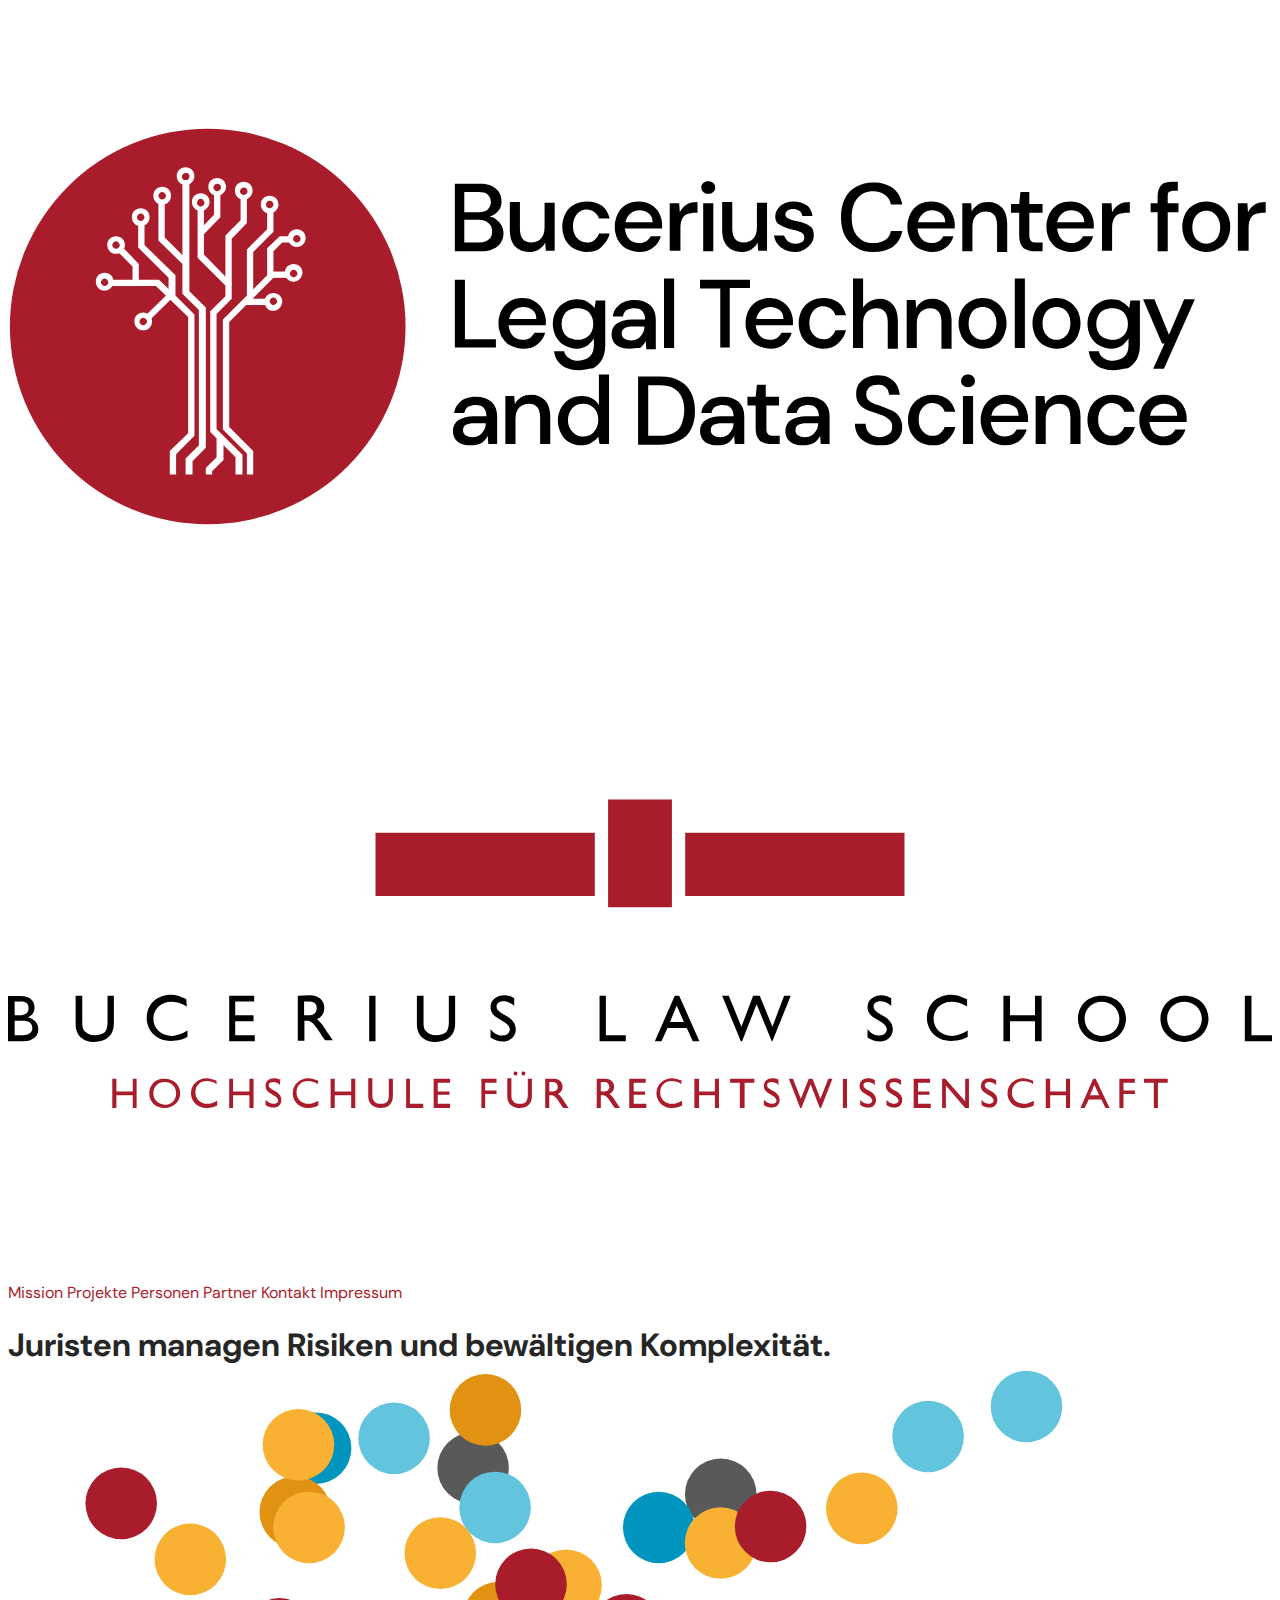
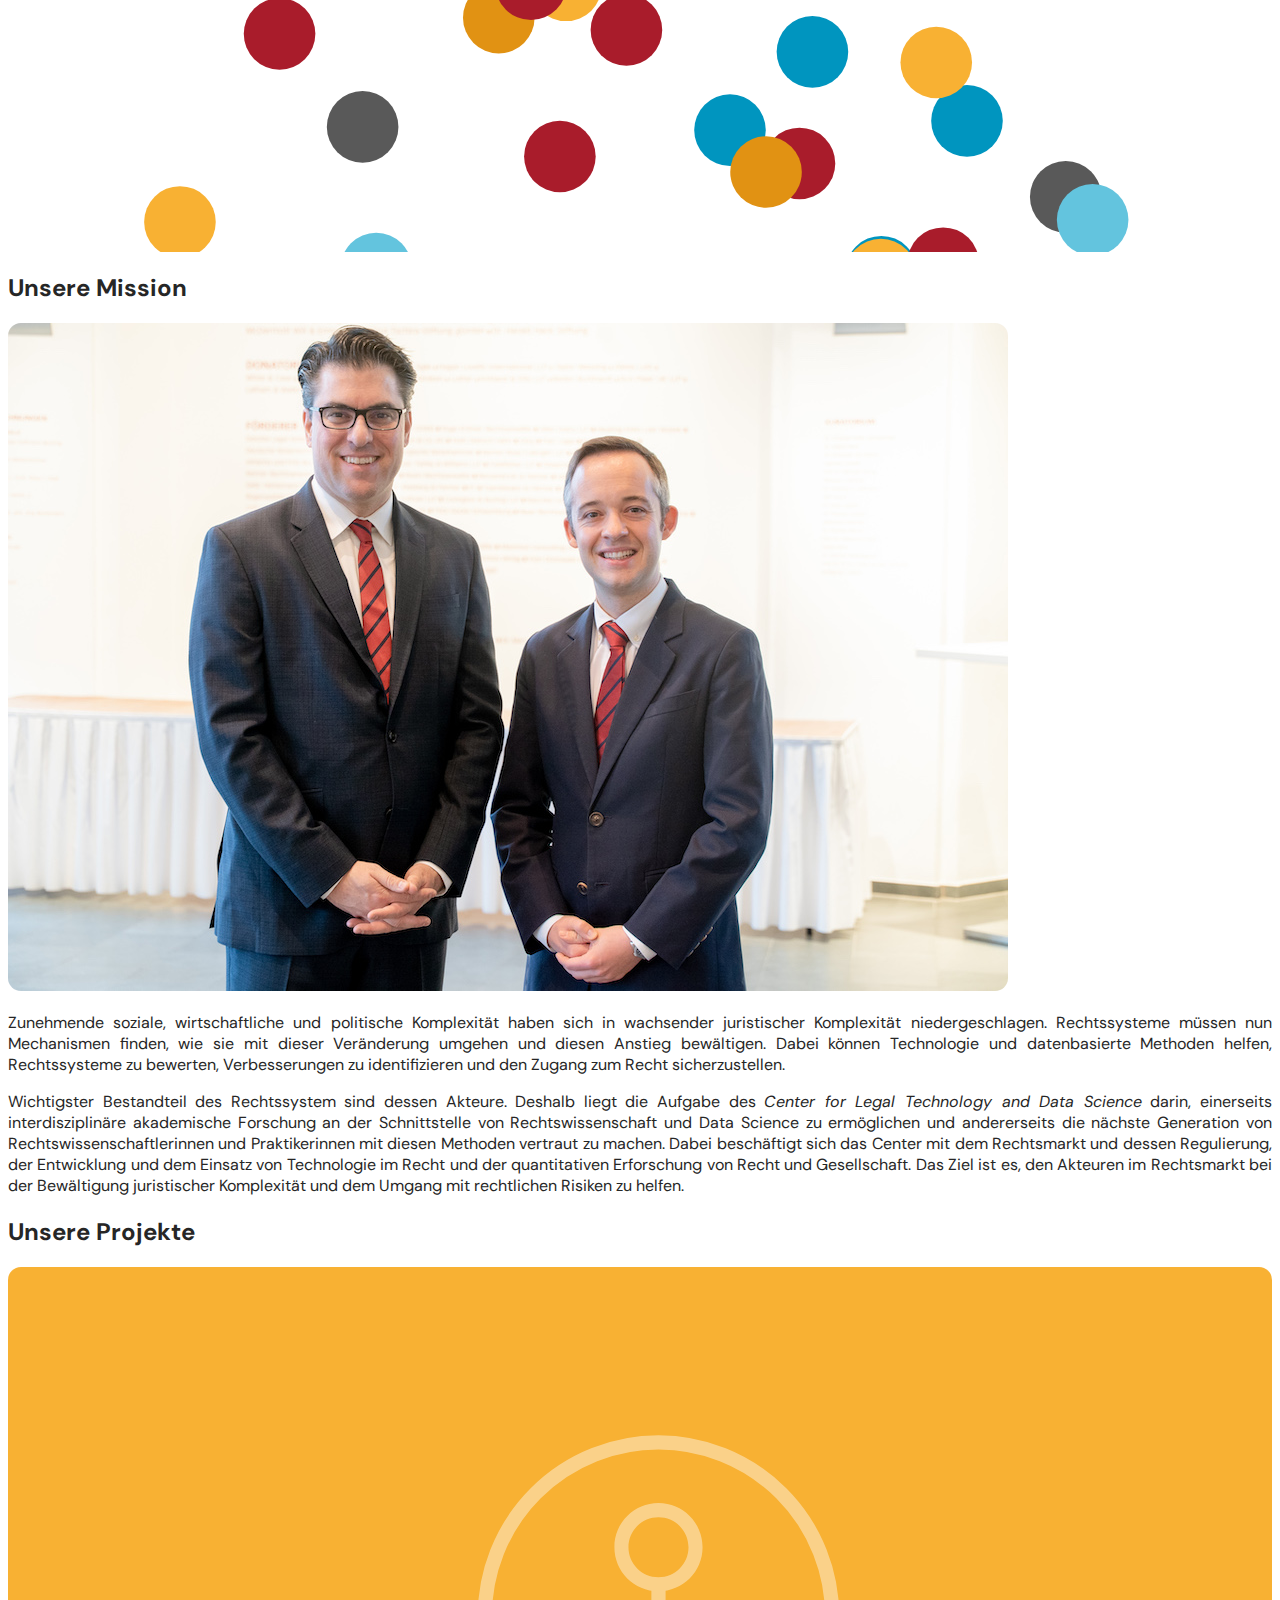
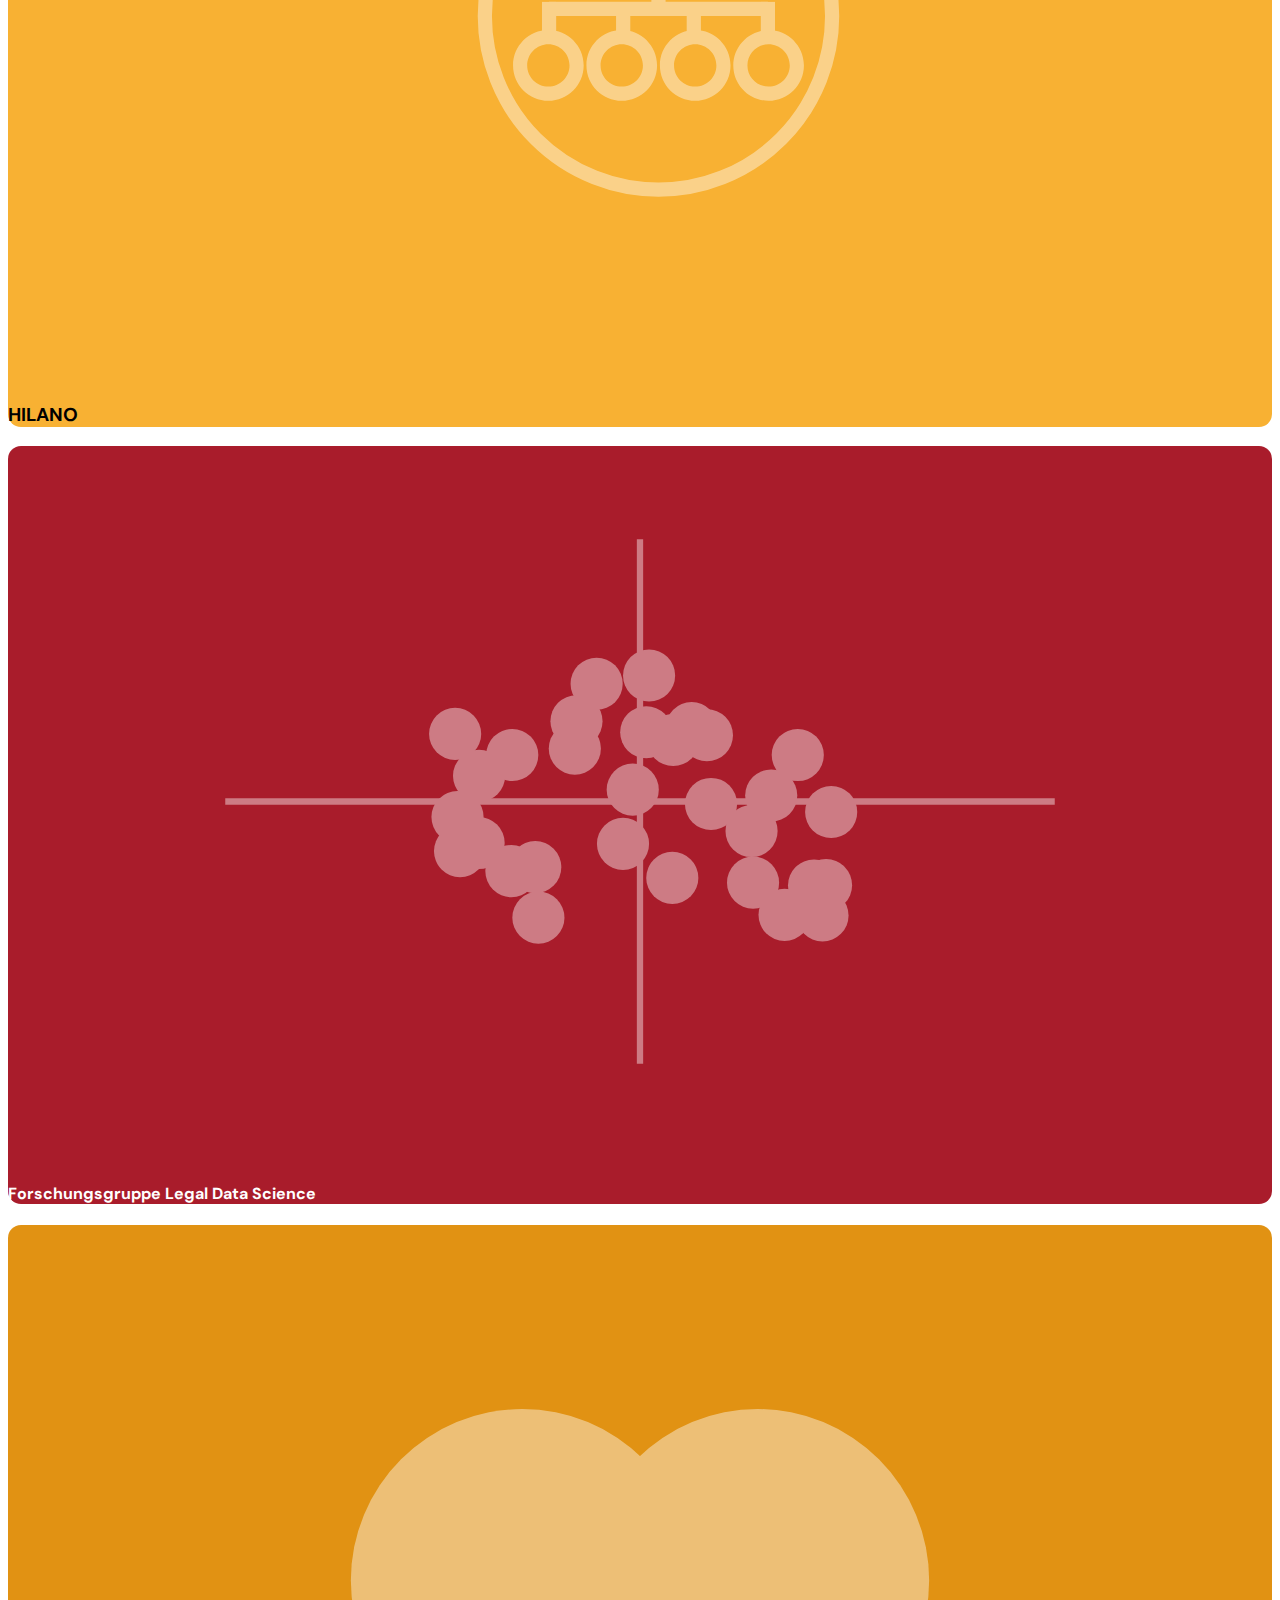
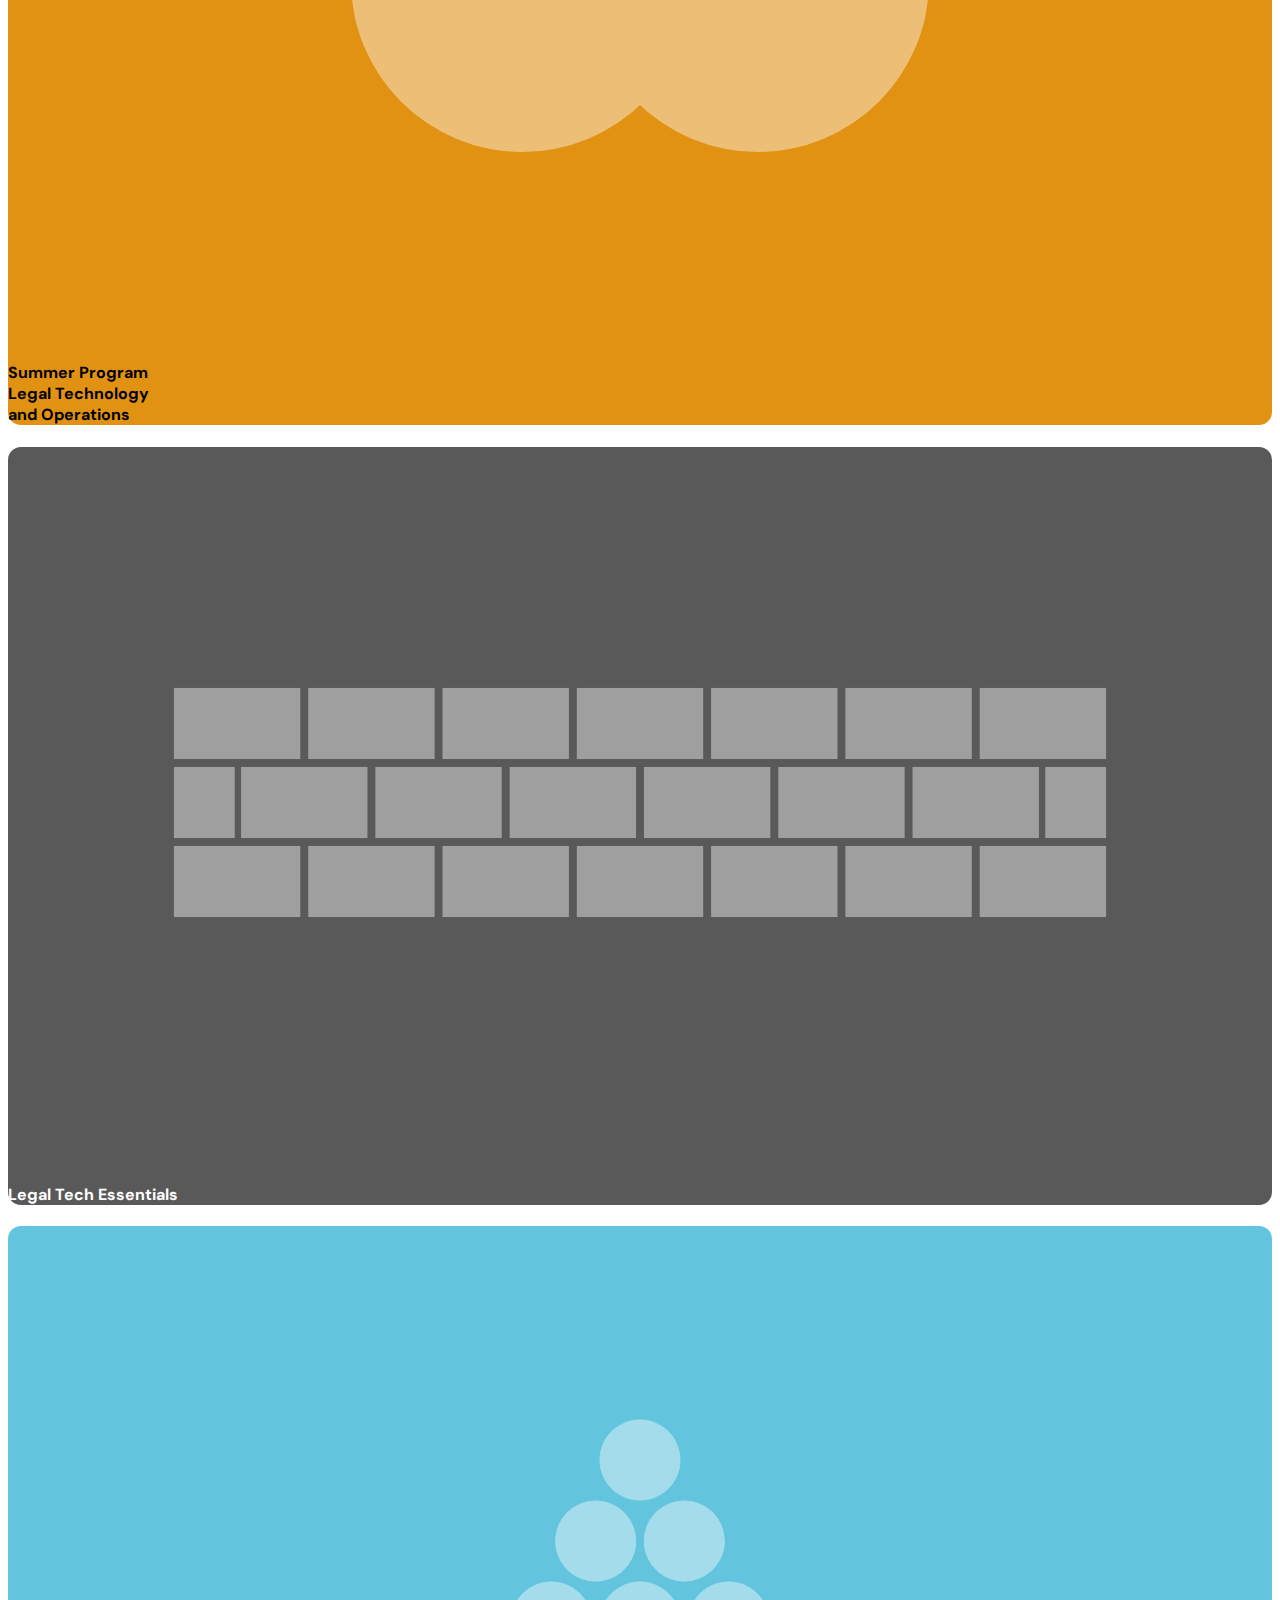
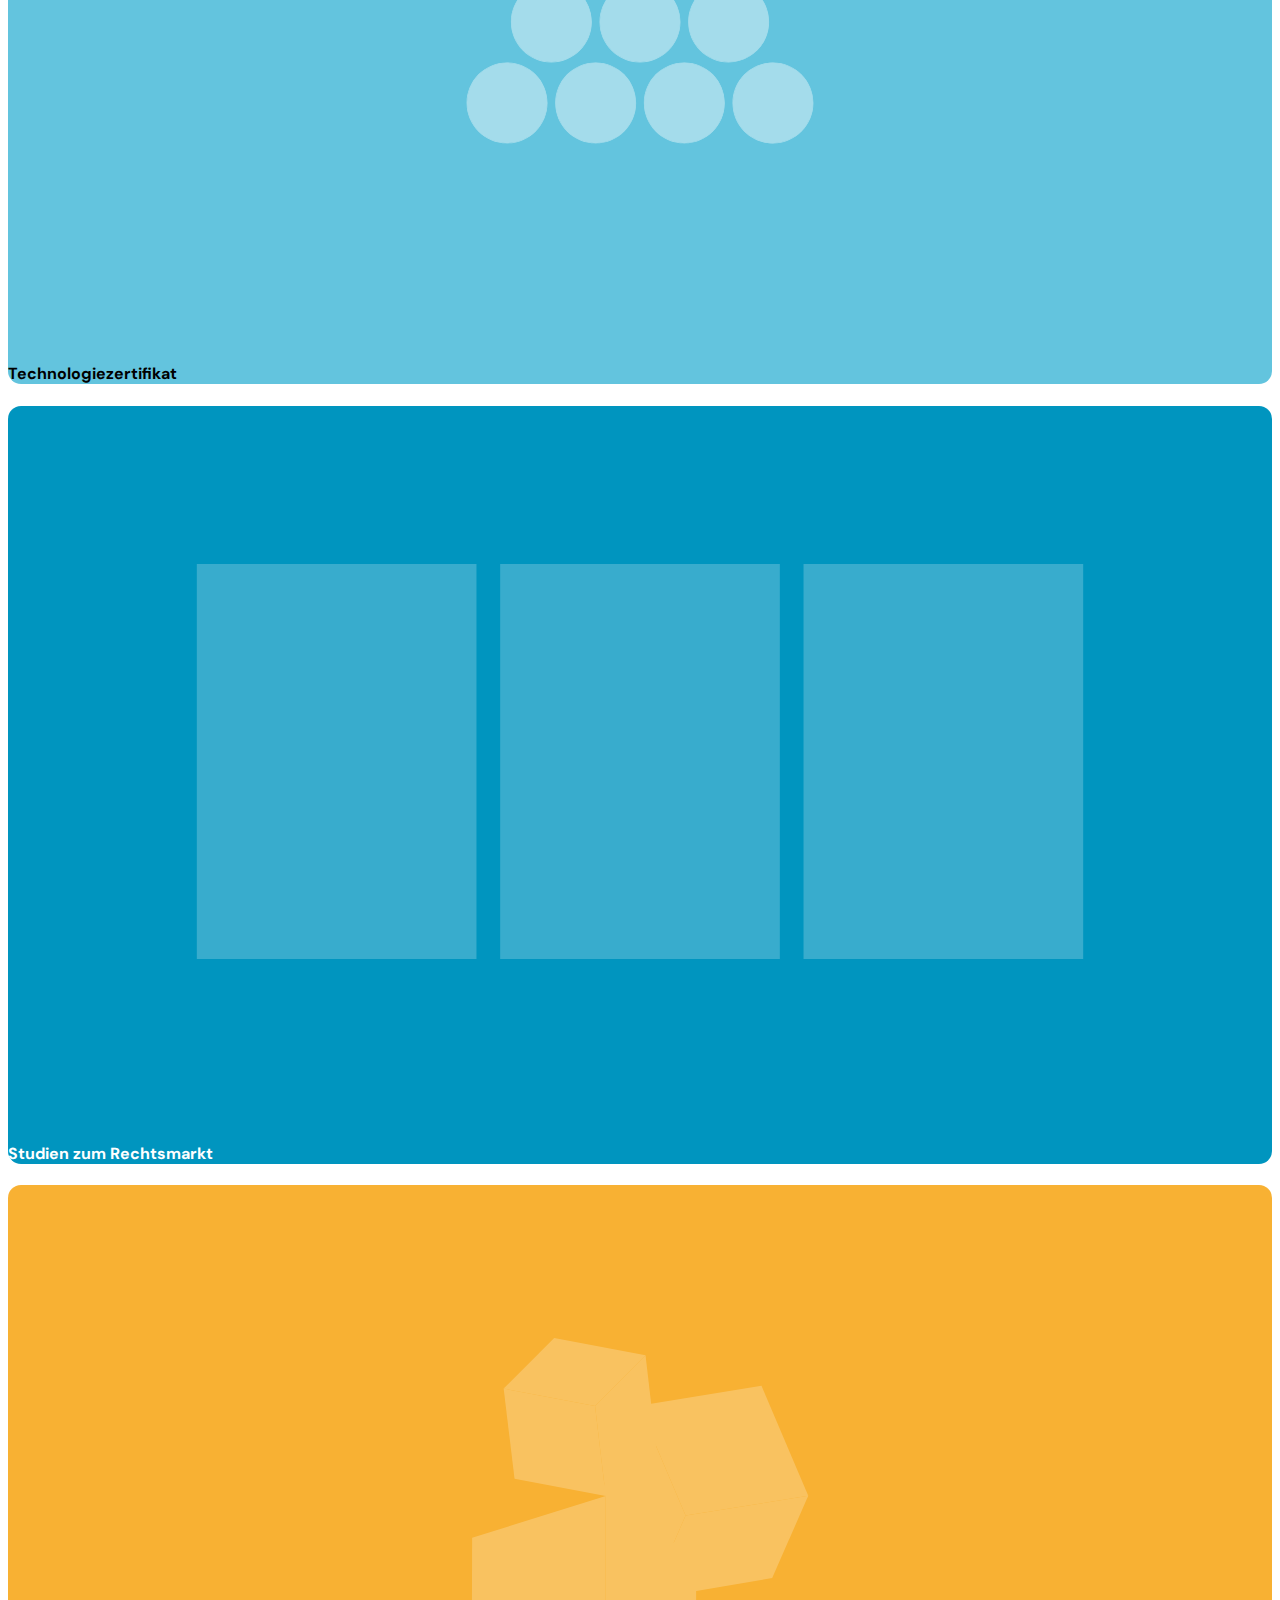
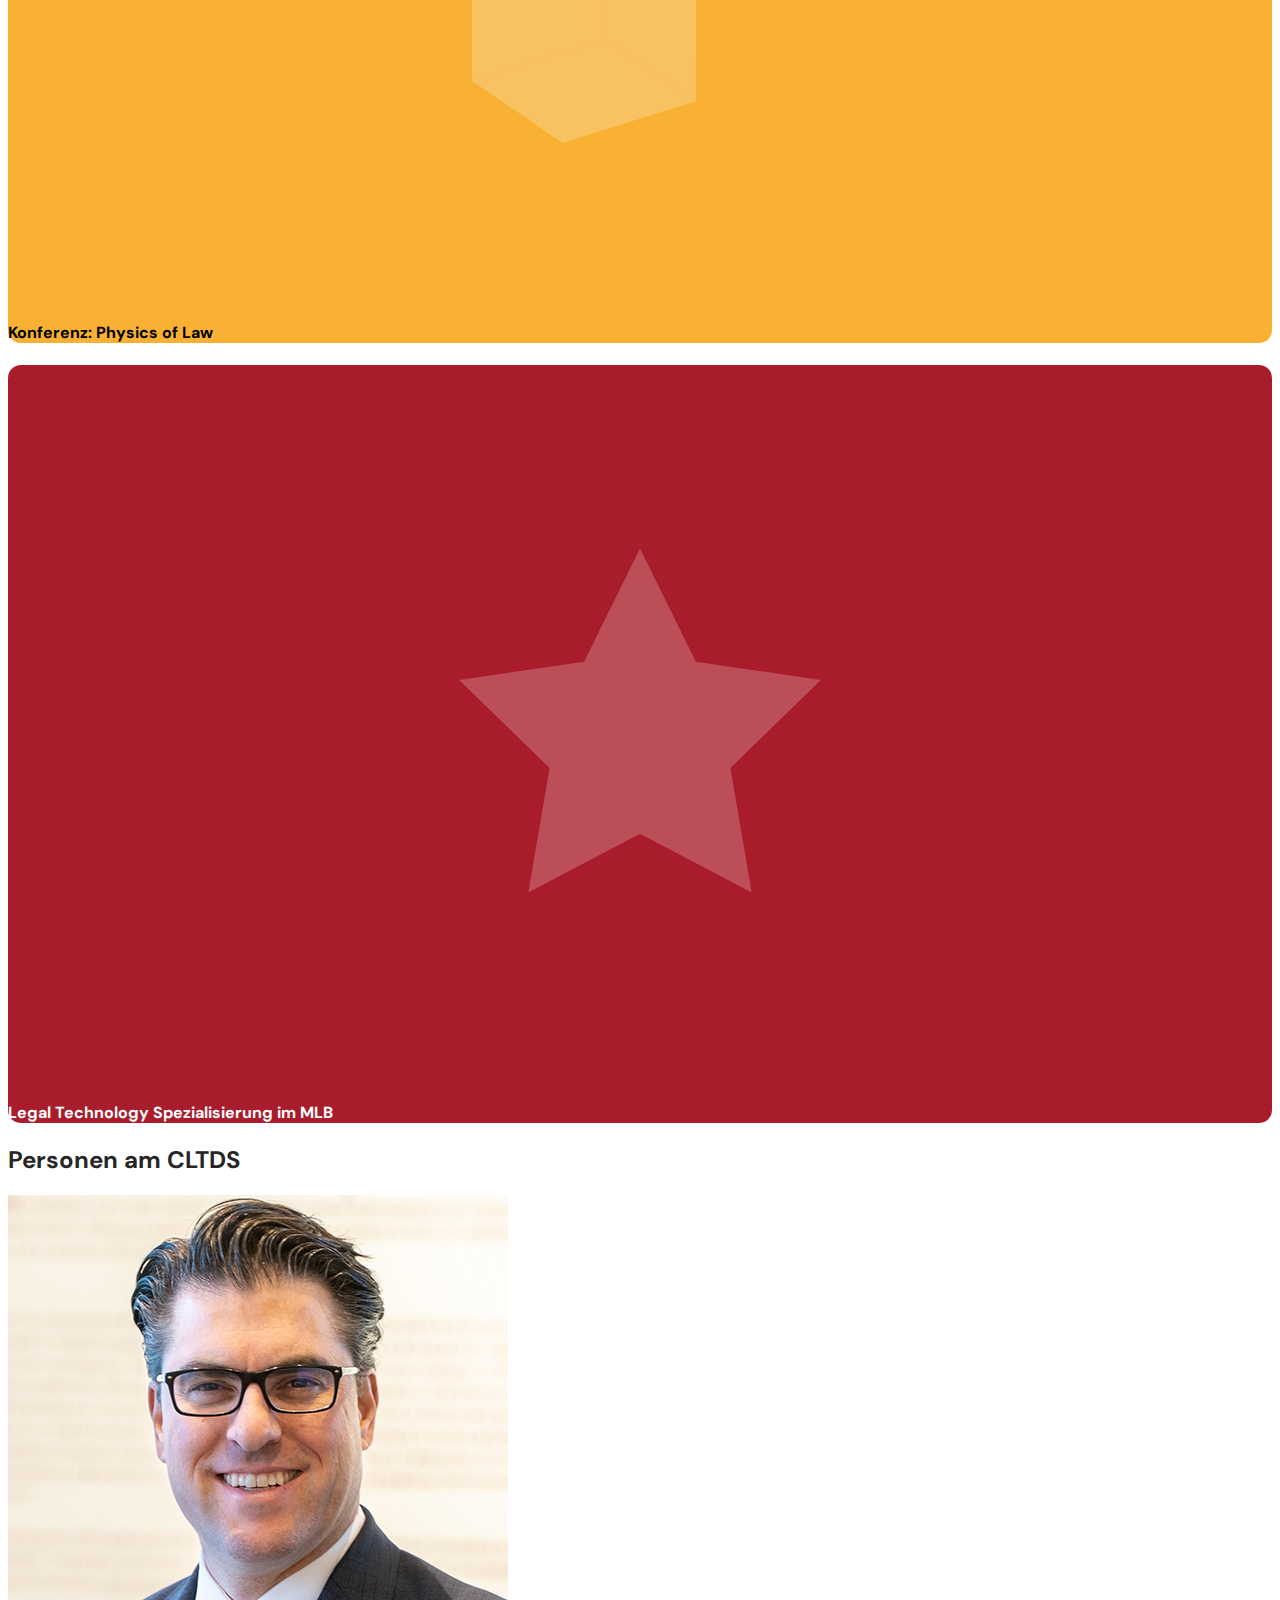
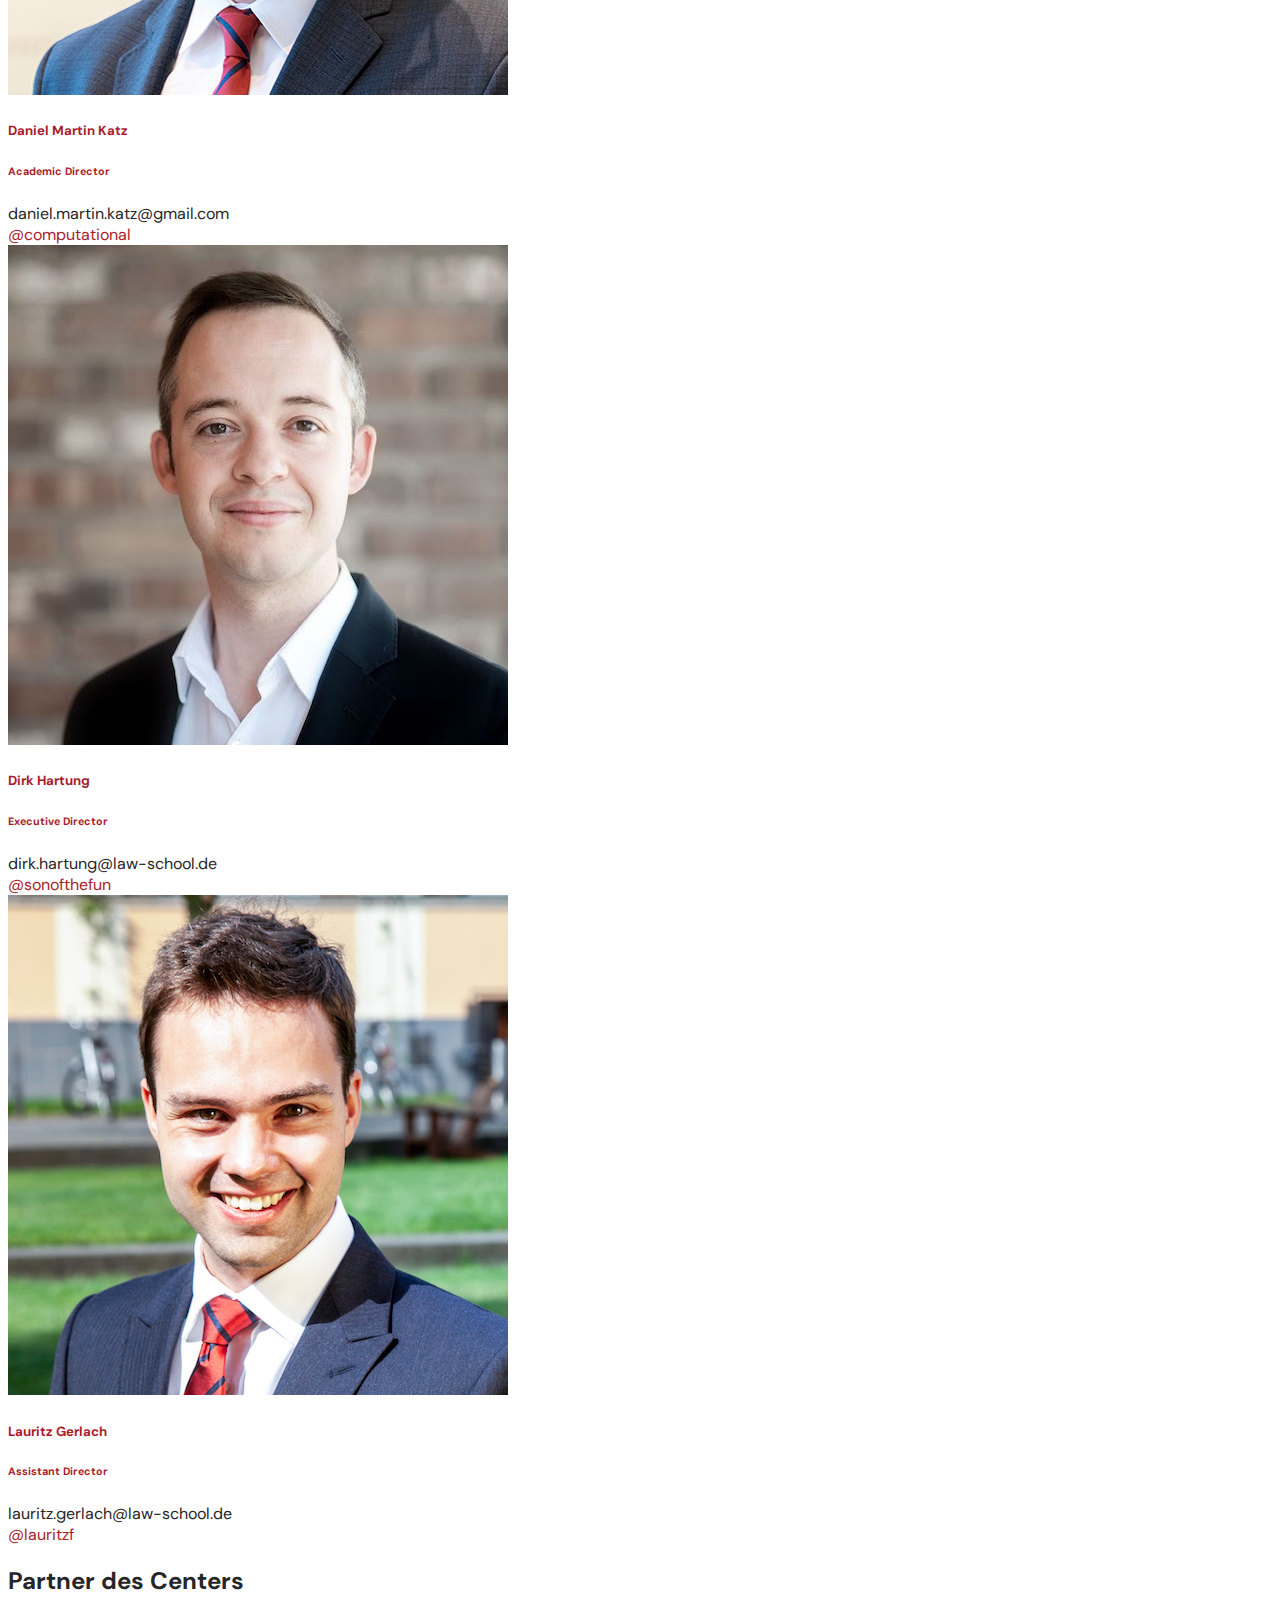
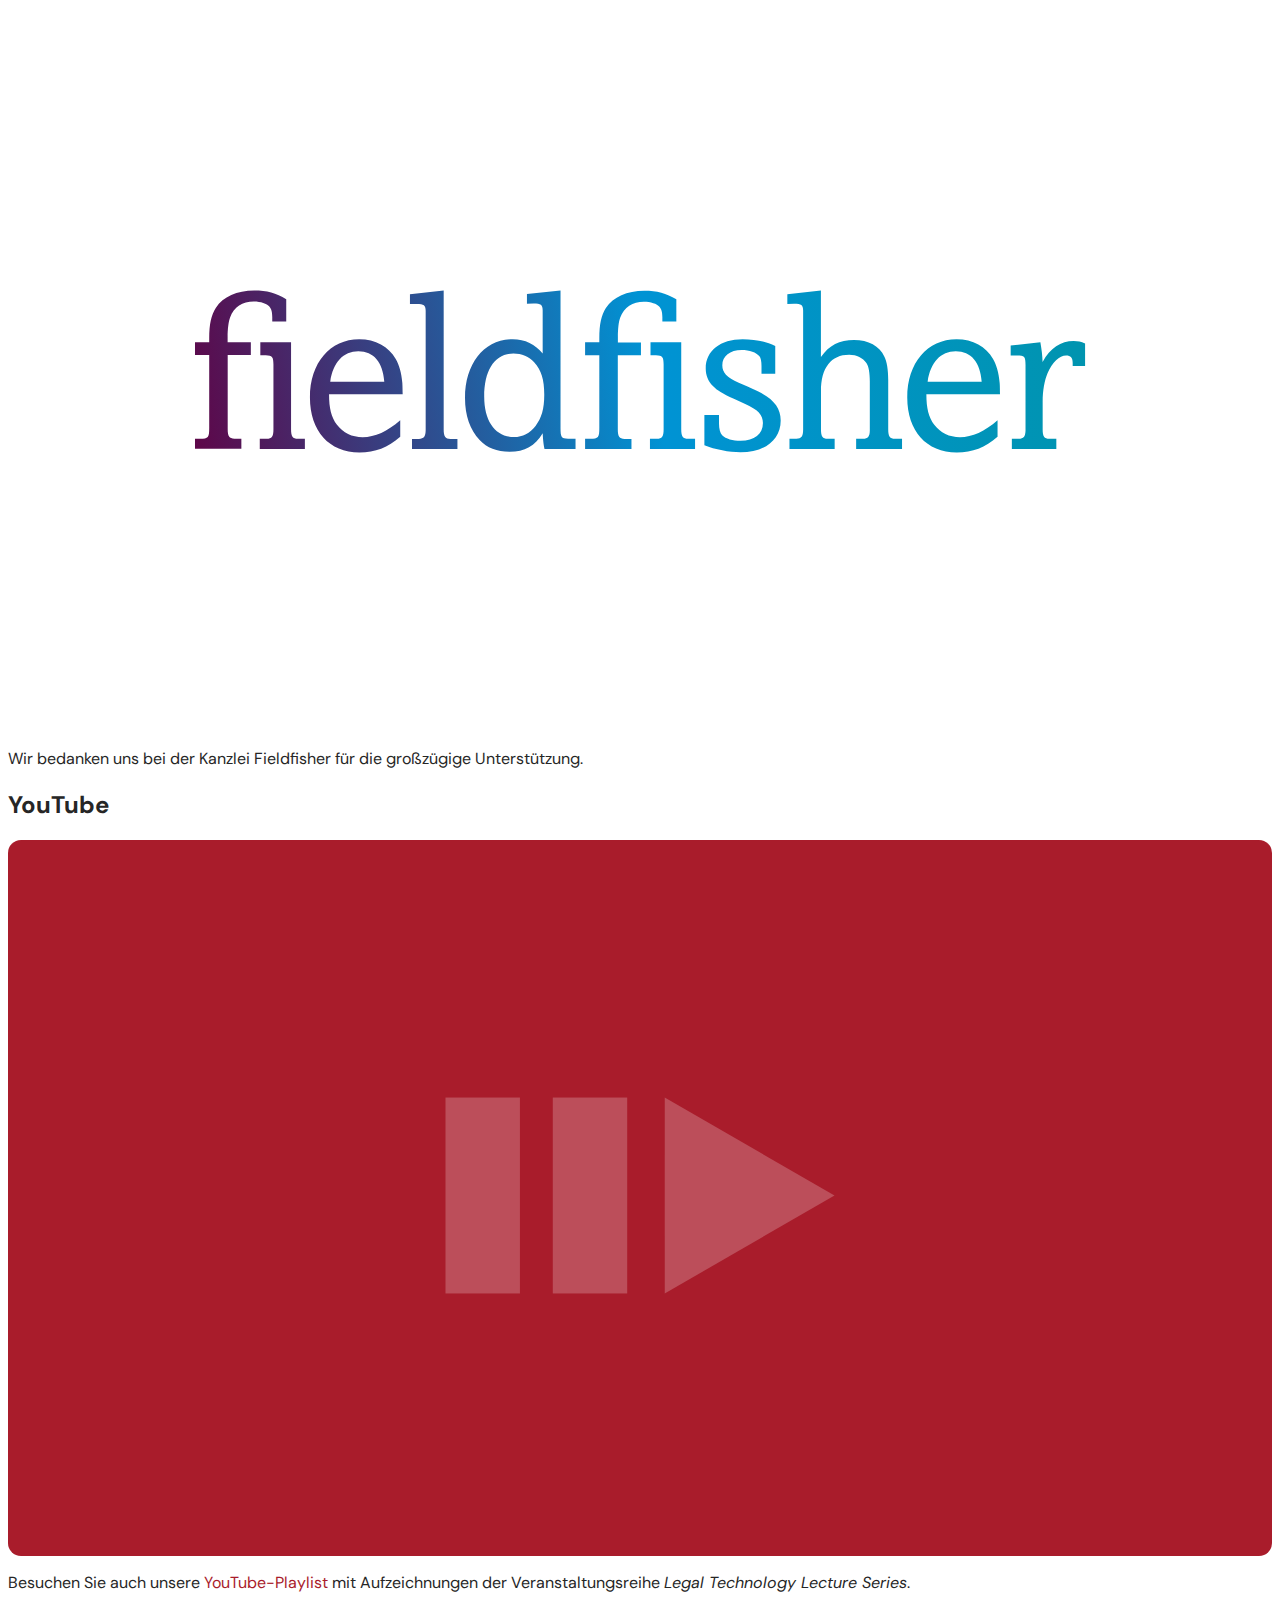
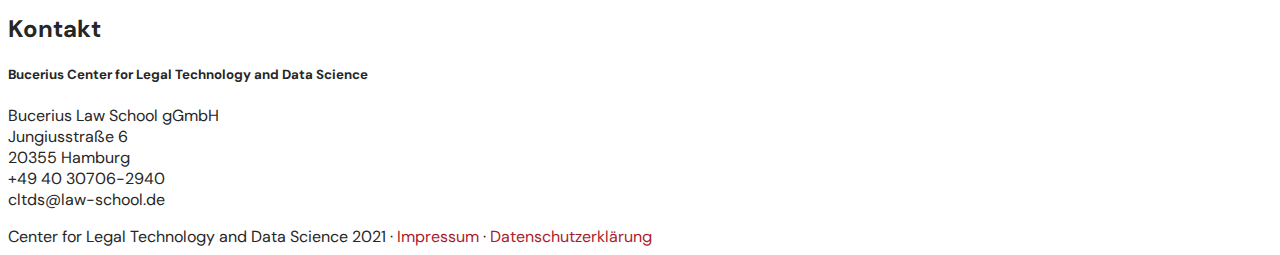
==== index.html @ e44668dc "Initial commit of website" ====
<!doctype html>
<html lang="de">
	<head>
		<!-- Required meta tags -->
		<meta charset="utf-8">
		<meta name="viewport" content="width=device-width, initial-scale=1">

		<!-- Bootstrap CSS -->
		<link href="https://cdn.jsdelivr.net/npm/bootstrap@5.0.0-beta1/dist/css/bootstrap.min.css" rel="stylesheet" integrity="sha384-giJF6kkoqNQ00vy+HMDP7azOuL0xtbfIcaT9wjKHr8RbDVddVHyTfAAsrekwKmP1" crossorigin="anonymous">
		<link rel="stylesheet" href="https://cdn.jsdelivr.net/npm/bootstrap-icons@1.3.0/font/bootstrap-icons.css">
		
		<!-- Google Fonts -->
		<link rel="preconnect" href="https://fonts.gstatic.com"> 
		<link href="https://fonts.googleapis.com/css2?family=DM+Sans:ital,wght@0,400;0,500;0,700;1,400&display=swap" rel="stylesheet">

		<!-- Bucerius CSS -->
		<link href="css/style.css" rel="stylesheet">
		<style type="text/css">
			.card
			{
				border:0px;
			}
		</style>

		<title>Bucerius Center for Legal Technology and Data Science</title>
	</head>
	<body>
	<div class="container">
		<div class="row">
			<div class="col-xl-2 col-md-3 col-4">
				<a href="index.html">
					<img src="svg/logo-text.svg" alt="CLTDS logo">
				</a>
			</div>
			<div class="col-xl-2 col-md-3 col-4">
				<a href="https://www.law-school.de" target="_blank">
					<img src="svg/bucerius.svg" alt="Bucerius Law School gGmbH logo">
				</a>
			</div>
			<div class="col-xl-8 col-md-6 col-12 mt-4">
				<nav class="nav justify-content-end">
					<a class="nav-link" href="#purpose">Mission</a>
					<a class="nav-link" href="#projects">Projekte</a>
					<a class="nav-link" href="#people">Personen</a>
					<a class="nav-link" href="#partner">Partner</a>
					<a class="nav-link" href="#pigeon-carrier">Kontakt</a>
					<a class="nav-link" href="https://www.law-school.de/rechtliches/impressum">Impressum</a>
				</nav>
			</div>
		</div>
		<div class="row" style="height:33em; background-size:cover; background-image: url(svg/random.svg); background-repeat:no-repeat;">
			<div class="col-4 align-self-center">
				<h1>Juristen managen Risiken und bew&auml;ltigen Komplexit&auml;t.</h1>
			</div>
		</div>
	</div>
	<!-- Problem-->
	<div class="container" id="purpose">
		<h2 class="mt-5 mb-3">Unsere Mission</h2>
		<div class="row">
			<div class="col-lg-5 col-xl-4">
				<img src="img/directors.jpg" class="img-fluid rounded-x" alt="Dan Katz und Dirk Hartung, 2019." title="Dan Katz und Dirk Hartung, 2019">
			</div>
			<div class="col-lg-7 col-xl-8 mt-4 mt-lg-0">
				<p>Zunehmende soziale, wirtschaftliche und politische Komplexität haben sich in wachsender juristischer Komplexität niedergeschlagen. Rechtssysteme müssen nun Mechanismen finden, wie sie mit dieser Veränderung umgehen und diesen Anstieg bewältigen. Dabei können Technologie und datenbasierte Methoden helfen, Rechtssysteme zu bewerten, Verbesserungen zu identifizieren und den Zugang zum Recht sicherzustellen.</p> 
				<p>Wichtigster Bestandteil des Rechtssystem sind dessen Akteure. Deshalb liegt die Aufgabe des <em>Center for Legal Technology and Data Science</em> darin, einerseits interdisziplinäre akademische Forschung an der Schnittstelle von Rechtswissenschaft und Data Science zu ermöglichen und andererseits die nächste Generation von Rechtswissenschaftlerinnen und Praktikerinnen mit diesen Methoden vertraut zu machen. Dabei beschäftigt sich das Center mit dem Rechtsmarkt und dessen Regulierung, der Entwicklung und dem Einsatz von Technologie im Recht und der quantitativen Erforschung von Recht und Gesellschaft. Das Ziel ist es, den Akteuren im Rechtsmarkt bei der Bewältigung juristischer Komplexität und dem Umgang mit rechtlichen Risiken zu helfen.</p>
			</div>
		</div>
	</div>
	<div class="container" id="projects">
		<h2 class="mt-5 mb-3">Unsere Projekte</h1>
		<div class="row row-cols-xl-4 row-cols-md-2 row-cols-1">
			<div class="col my-3">
				<a href="https://www.hilano.de/" target="_blank">
					<div class="card bg-bls-yellow rounded-x">
						<img class="card-img rounded-x" src="svg/hilano.svg" alt="HILANO" title="HILANO" style="opacity:42%;">
						<div class="card-img-overlay btext">
							<h3>HILANO</h3>
						</div>
					</div>
				</a>
			</div>
			<div class="col my-3">
				<a href="de/legal-data-science.html">
					<div class="card bg-bls-red rounded-x">
							<img class="card-img rounded-x" src="svg/legal-data-science.svg" alt="Legal Data Science" title="Legal Data Science" style="opacity:42%;">
						<div class="card-img-overlay wtext">
							<h4>Forschungs&shy;gruppe Legal Data Science</h4>
						</div>
					</div>
				</a>
			</div>
			<div class="col my-3">
				<a href="https://www.law-school.de/international/education/bucerius-summer-programs/legal-technology-and-operations" target="_blank">
					<div class="card bg-bls-dyellow rounded-x">
						<img class="card-img rounded-x" src="svg/bsplto.svg" alt="Summer Program Legal Technology and Operations" title="Summer Program Legal Technology and Operations" style="opacity:42%;">
						<div class="card-img-overlay btext">
							<h4>Summer Program <br>Legal Technology <br>and Operations</h4>
						</div>
					</div>
				</a>
			</div>
			<div class="col my-3">
				<a href="https://techsummer.law-school.de" target="_blank">
					<div class="card bg-bls-graphite rounded-x">
							<img class="card-img rounded-x" src="svg/blte.svg" alt="Legal Tech Essentials" title="Bucerius Legal Tech Essentials" style="opacity:42%;">
						<div class="card-img-overlay wtext">
						<h4>Legal Tech Essentials</h4>
						</div>
					</div>
				</a>
			</div>
			<div class="col my-3">
				<a href="https://www.law-school.de/studium/jurastudium/ueber-das-studium/zusatzzertifikate#c20150" target="_blank">
					<div class="card bg-bls-blue rounded-x">
							<img class="card-img rounded-x" src="svg/tech-certificate.svg" alt="Technologiezertifikat" title="Bucerius Technologiezertifikat" style="opacity:42%;">
						<div class="card-img-overlay btext">
							<h4>Technologie&shy;zertifikat</h4>
						</div>
					</div>
				</a>
			</div>
			<div class="col my-3">
				<a href="de/studies.html" target="_blank">
					<div class="card bg-bls-dblue rounded-x">
							<img class="card-img rounded-x" src="svg/studies.svg" alt="Studien zum Rechtsmarkt" title="Studien zum Rechtsmarkt" style="opacity:22%;">
						<div class="card-img-overlay wtext">
							<h4>Studien zum Rechtsmarkt</h4>
						</div>
					</div>
				</a>
			</div>
			<div class="col my-3">
				<a href="https://www.physicsoflaw.com" target="_blank">
					<div class="card bg-bls-yellow rounded-x">
							<img class="card-img rounded-x" src="svg/physics-of-law.svg" alt="Konferenz Physics of Law" title="Konferenz Physics of Law" style="opacity:22%;">
						<div class="card-img-overlay btext">
							<h4>Konferenz: Physics of Law</h4>
						</div>
					</div>
				</a>
			</div>
			<div class="col my-3">
				<a href="https://www.law-school.de/international/education/master-of-law-and-business/academics/specializations/legal-technology-and-operations" target="_blank">
					<div class="card bg-bls-red rounded-x">
							<img class="card-img rounded-x" src="svg/mlb-specialization.svg" alt="Spezialisierung im MLB" title="Spezialisierung im MLB" style="opacity:22%;">
						<div class="card-img-overlay wtext">
							<h4>Legal Technology Spezialisierung im MLB</h4>
						</div>
					</div>
				</a>
			</div>
		</div>
	</div>
	
	<!-- Team -->
	<div class="container" id="people">
		<h2 class="mt-5 mb-3">Personen am CLTDS</h2>
		<div class="row row-cols-md-3 row-cols-1 m-xl-5">
			<div class="col mb-3">
				
					<div class="card bg-light rounded-x h-100 m-xl-3 p-2">
						<a href="de/people/dan.html">
							<img src="img/dan-katz.jpg" class="card-img-top rounded-circle img-fluid" alt="Daniel Martin Katz">
						</a>
						<div class="card-body">
							<a href="de/people/dan.html">
								<h5 class="card-title">Daniel Martin Katz</h5>
								<h6 class="text-muted">Academic Director</h6>
							</a>
							&#x64;&#x61;&#x6E;&#x69;&#x65;<!--&#x40;-->&#x6C;&#x2E;&#x6D;&#x61;<!--.com-->&#x72;&#x74;&#x69;<!--&#x40;-->&#x6E;&#x2E;&#x6B;&#x61;&#x74;&#x7A;&#x40;<wbr><!--.com-->&#x67;<!--&#x40;-->&#x6D;&#x61;&#x69;&#x6C;&#x2E;&#x63;<!--&#x40;-->&#x6F;&#x6D;<br>
							<a href="https://twitter.com/computational">@computational</a>
						</div>
					</div>
			</div>
			<div class="col mb-3">
					<div class="card bg-light rounded-x h-100 m-xl-3 p-2">
						<a href="de/people/dirk.html">
							<img src="img/dirk-hartung.jpg" class="card-img-top rounded-circle img-fluid" alt="Dirk Hartung">
						</a>
						<div class="card-body">
							<a href="de/people/dirk.html">
								<h5 class="card-title">Dirk Hartung</h5>
								<h6 class="text-muted">Executive Director</h6>
							</a>
							&#x64;&#x69;<!--&#x40;-->&#x72;&#x6B;&#x2E;&#x68;&#x61;&#x72;&#x74;&#x75;&#x6E;&#x67;&#x40;&#x6C;<!--.com-->&#x61;&#x77;<!--&#x40;-->&#x2D;&#x73;&#x63;&#x68;&#x6F;&#x6F;<!--&#x40;-->&#x6C;&#x2E;&#x64;&#x65;<br>
							<a href="https://twitter.com/sonofthefun">@sonofthefun</a>
						</div>
					</div>
			</div>
			<div class="col mb-3">
				
					<div class="card bg-light rounded-x h-100 m-xl-3 p-2">
						<a href="de/people/lauritz.html">
						<img src="img/lauritz-gerlach.jpg" class="card-img-top rounded-circle img-fluid" alt="Lauritz Gerlach">
						</a>
						<div class="card-body">
							<a href="de/people/lauritz.html">
								<h5 class="card-title">Lauritz Gerlach</h5>
								<h6 class="text-muted">Assistant Director</h6>	
							</a>
							<span class="">&#x6C;&#x61;<!--&#x40;-->&#x75;&#x72;&#x69;&#x74;&#x7A;&#x2E;&#x67;&#x65;&#x72;&#x6C;&#x61;&#x63;&#x68;&#x40;<!--.com-->&#x6C;&#x61;&#x77;&#x2D;<!--.com-->&#x73;&#x63;&#x68;&#x6F;&#x6F;&#x6C;&#x2E;<!--&#x40;-->&#x64;&#x65;</span><br>
							<a href="https://twitter.com/lauritzf">@lauritzf</a>
						</div>
					</div>
			</div>
		</div>	
		<div class="container my-5 h-100" id="partners">
			<div class="row">
				<div class="col-lg-6 col-12 h-100">
					<h2 class="mt-5 mb-3">Partner des Centers</h2>
					<a href="https://fieldfisher.com/" target="_blank">
						<div class="card"><img class="card-img rounded-x img-fluid" src="svg/fieldfisher.svg" alt="Fieldfisher">
						</div>
					</a>
					<p class="mt-3">Wir bedanken uns bei der Kanzlei Fieldfisher f&uuml;r die gro&szlig;z&uuml;gige Unterst&uuml;tzung.</p>
				</div>
				<div class="col-lg-6 col-12 h-100">
					<h2 class="mt-5 mb-3">YouTube</h2>
					<div class="card bg-bls-red rounded-x">
							<img class="card-img rounded-x" src="svg/lectures.svg" alt="Legal Technology Lecture Series" title="Legal Technology Lecture Series" style="opacity:22%;">
					</div>
					<p class="mt-3">Besuchen Sie auch unsere <a href="https://www.youtube.com/watch?v=nBeL6MBzSY8&list=PLPJgLCEwWmcPVEIVQadSn973cl4Dlo4eO&index=1" target="_blank">YouTube-Playlist</a> mit Aufzeichnungen der Veranstaltungsreihe <em>Legal Technology Lecture Series</em>.
				</div>
			</div>
		</div>
		<div class="container my-5 h-100" id="pigeon-carrier">
			<h2 class="mt-5 mb-5">Kontakt</h2>
			<h5>Bucerius Center for Legal Technology and Data Science</h5>
			<p>Bucerius Law School gGmbH<br>
			Jungiusstra&szlig;e 6<br>20355 Hamburg<br>
			+49 40 30706-2940<br>
			&#x63;&#x6C;&#x74;<!--&#x40;-->&#x64;&#x73;&#x40;<!--&#x40;-->&#x6C;&#x61;&#x77;&#x2D;&#x73;&#x63;&#x68;&#x6F;&#x6F;&#x6C;&#x2E;<!--&#x40;-->&#x64;&#x65;
		</div>
</div>
		<div class="footer container my-5 text-center" id="imprint">
			Center for Legal Technology and Data Science 2021 · 
			<a href="https://www.law-school.de/rechtliches/impressum" target="">Impressum</a> · <a href="https://www.law-school.de/datenschutzerklaerung">Datenschutzerkl&auml;rung</a>
		</div>
		
		<!-- Bootstrap JS -->
		<script src="https://cdn.jsdelivr.net/npm/bootstrap@5.0.0-beta1/dist/js/bootstrap.bundle.min.js" integrity="sha384-ygbV9kiqUc6oa4msXn9868pTtWMgiQaeYH7/t7LECLbyPA2x65Kgf80OJFdroafW" crossorigin="anonymous"></script>
	</body>
</html>
---- css/style.css ----
body {
	font-family: "DM Sans", sans-serif;
	font-feature-settings: "ss03";
	color:#262626;
}

p	{
	text-align:justify;
}

a	{
	text-decoration:none;
	color:#a91c2b;
}
a:hover	{
	color:#cd5d7d;
}

.card-text	{
	text-align:left;
}

.rounded-x {
	border-radius: 13px;	
}

.card {
	border:0px;
}

.bg-bls-red {
	background-color: #a91c2b;
}
.bg-bls-red:hover {
	opacity:90%;
	transition:0.2s;
}

.bg-bls-yellow {
	background-color: #f8b133;
}
.bg-bls-yellow:hover {
	opacity:90%;
	transition:0.2s;
}

.bg-bls-dyellow {
	background-color: #e19213;
}
.bg-bls-dyellow:hover {
	opacity:90%;
	transition:0.2s;
}

.bg-bls-dblue {
	background-color: #0095bf;
}
.bg-bls-dblue:hover {
	opacity:90%;
	transition:0.2s;
}

.bg-bls-blue {
	background-color: #63c4de;
}
.bg-bls-blue:hover {
	opacity:90%;
	transition:0.2s;
}

.bg-bls-graphite {
	background-color: #595959;
}
.bg-bls-graphite:hover {
	opacity:90%;
	transition:0.2s;
}

.btn-primary {
	background-color: #a91c2b;
	border:0px;
}
.btn-primary:hover {
	background-color: #cd5d7d;
	border:0px;
}

.dtext {
	color:#595959;
}

.btext {
	color:#000000;
}

.wtext {
	color:#ffffff;
}

.card-title {
	hyphens: manual;
}

.card-footer {
	border: 0px;
}

.card:hover {
	opacity:90%;
	transition:0.2s;
}

.btn-circle.btn-sm { 
            width: 30px; 
            height: 30px; 
            padding: 6px 0px; 
            border-radius: 15px; 
            font-size: 8px; 
            text-align: center; 
        } 
.btn-circle.btn-md { 
            width: 50px; 
            height: 50px; 
            padding: 7px 10px; 
            border-radius: 25px; 
            font-size: 10px; 
            text-align: center; 
        } 
.btn-circle.btn-xl { 
            width: 70px; 
            height: 70px; 
            padding: 10px 16px; 
            border-radius: 35px; 
            font-size: 12px; 
            text-align: center; 
        }
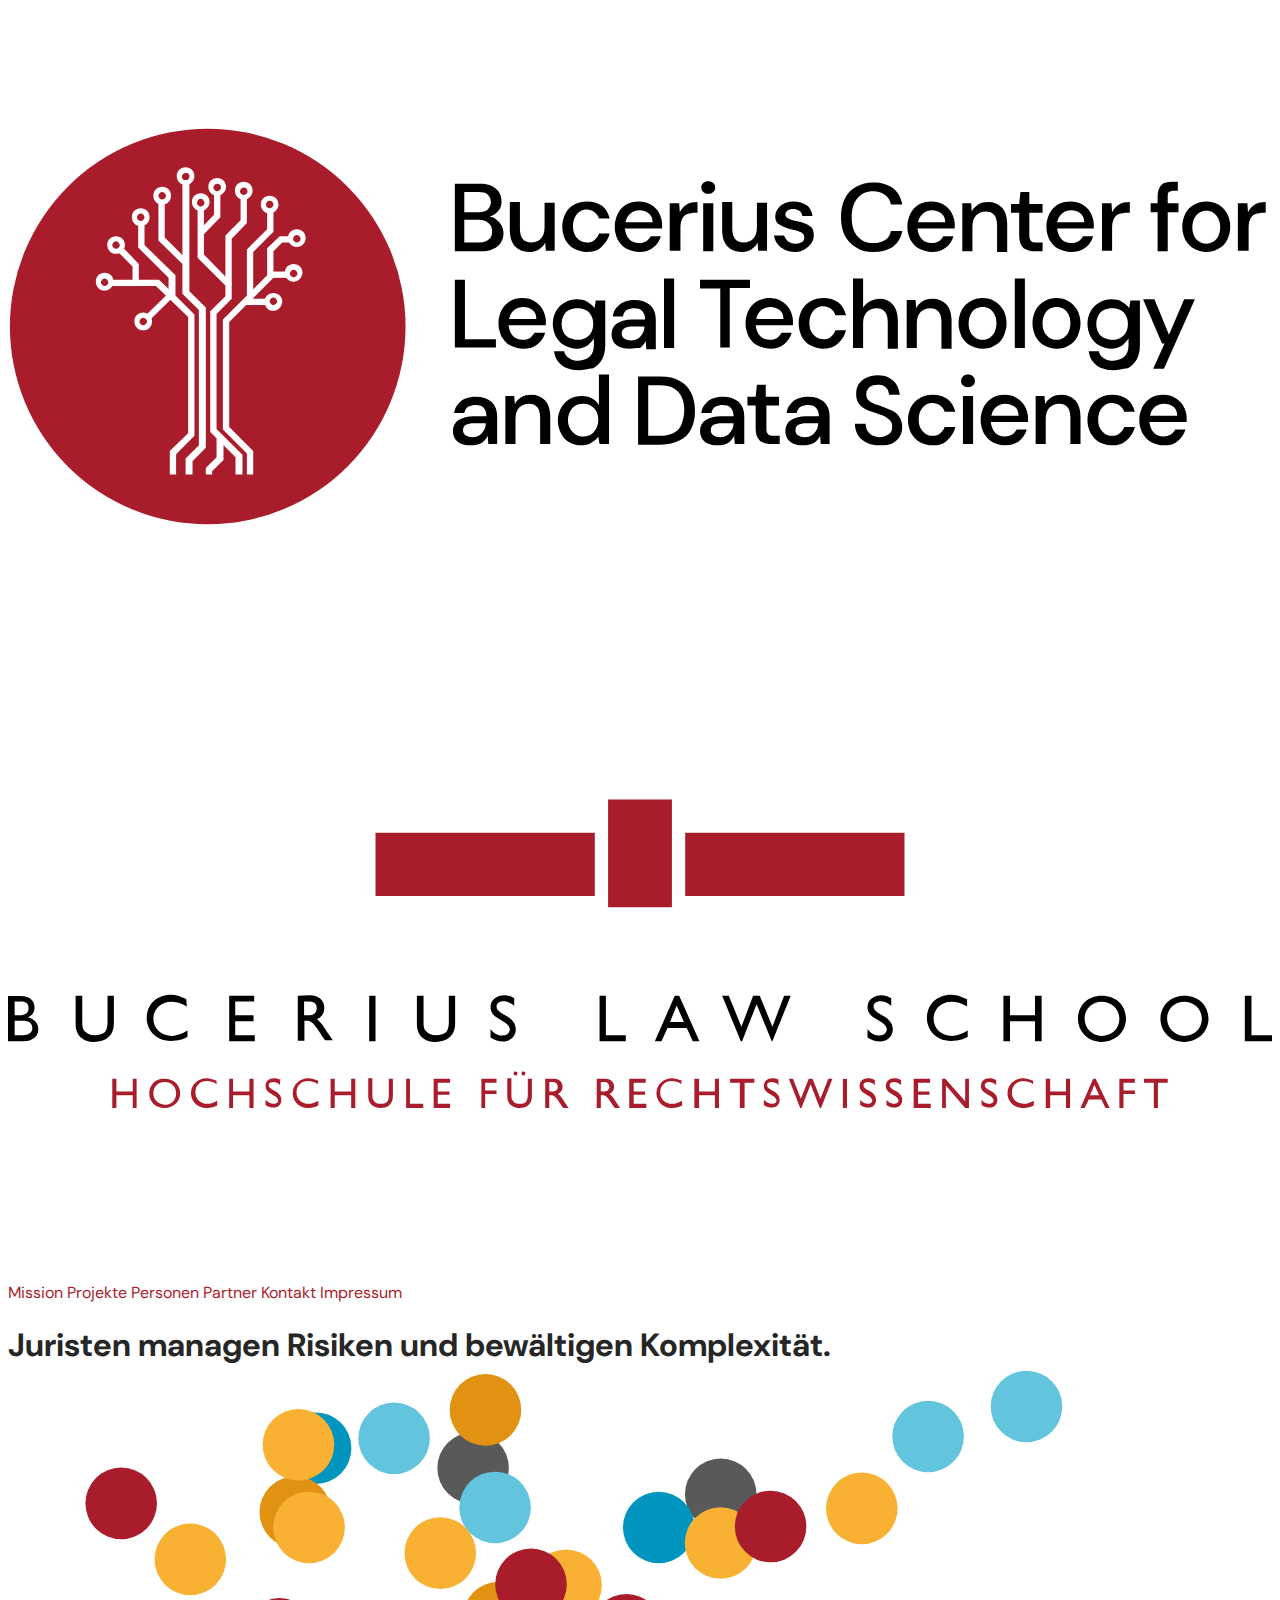
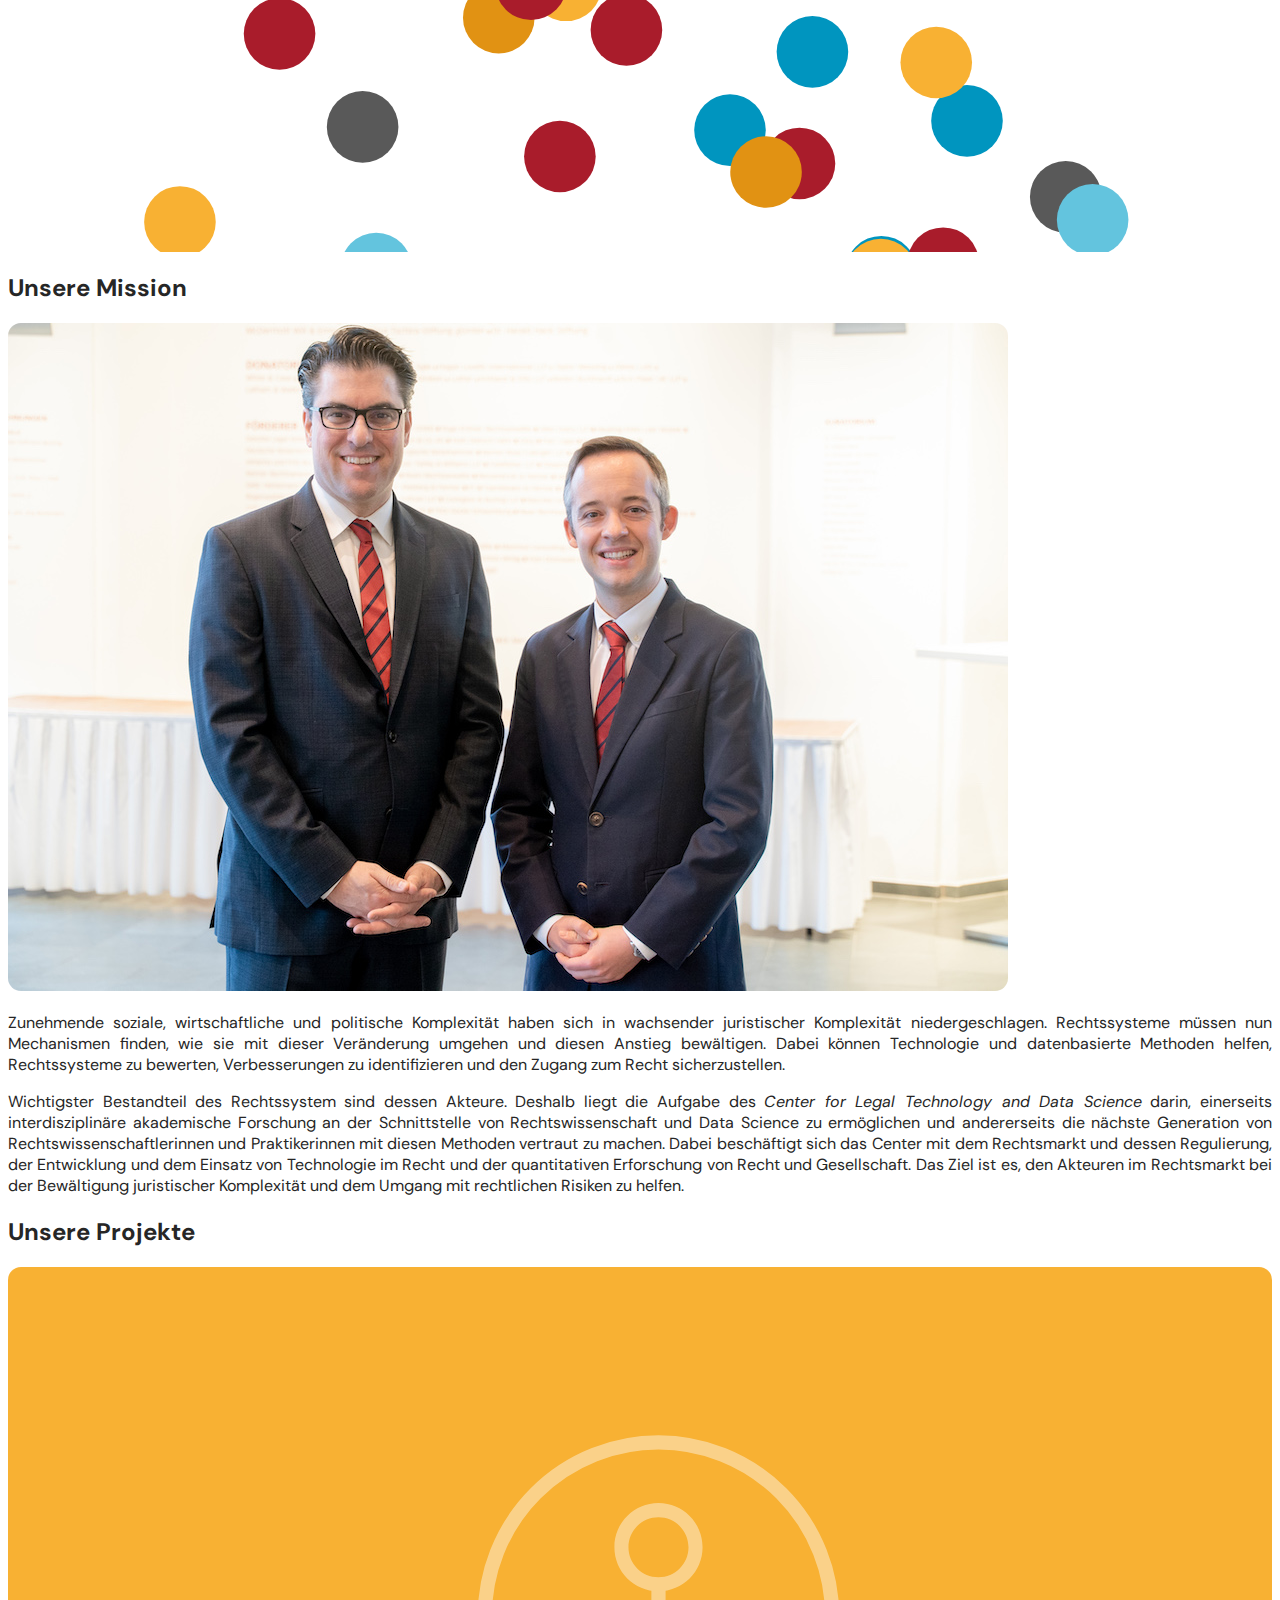
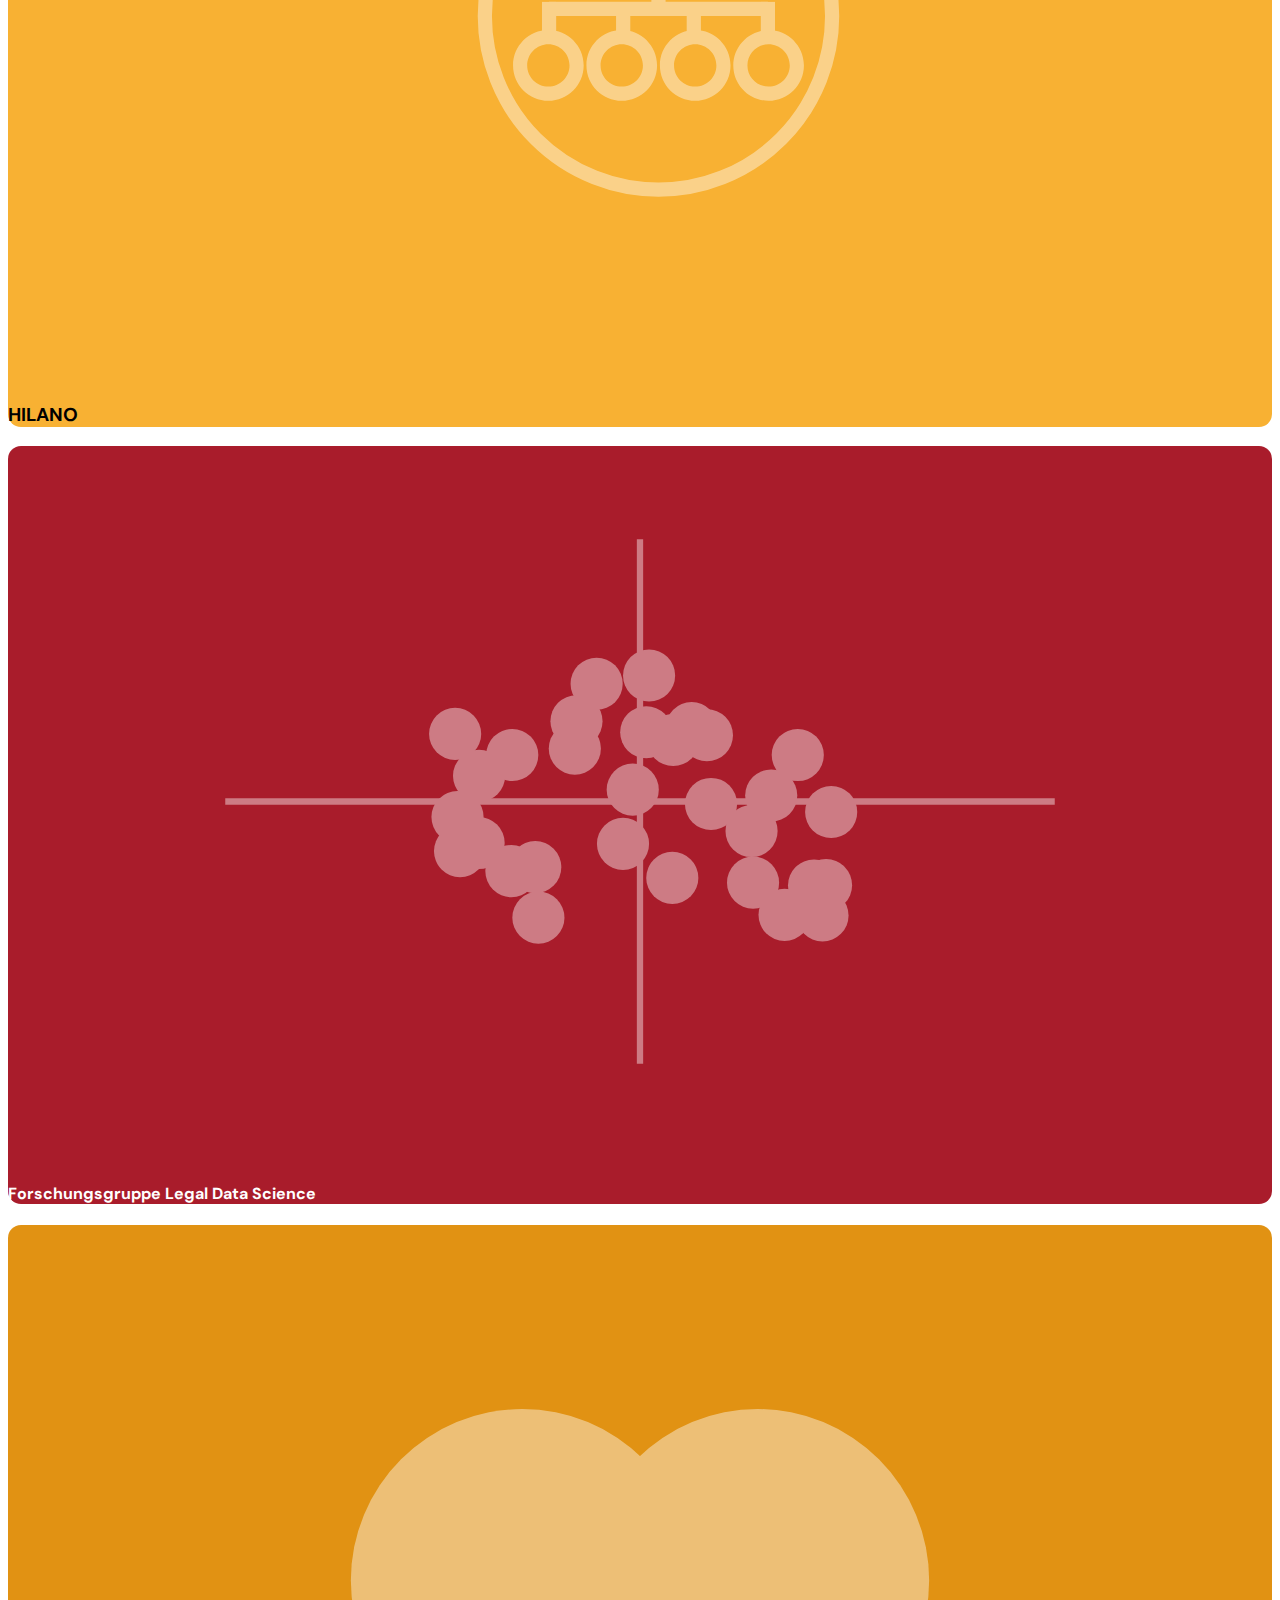
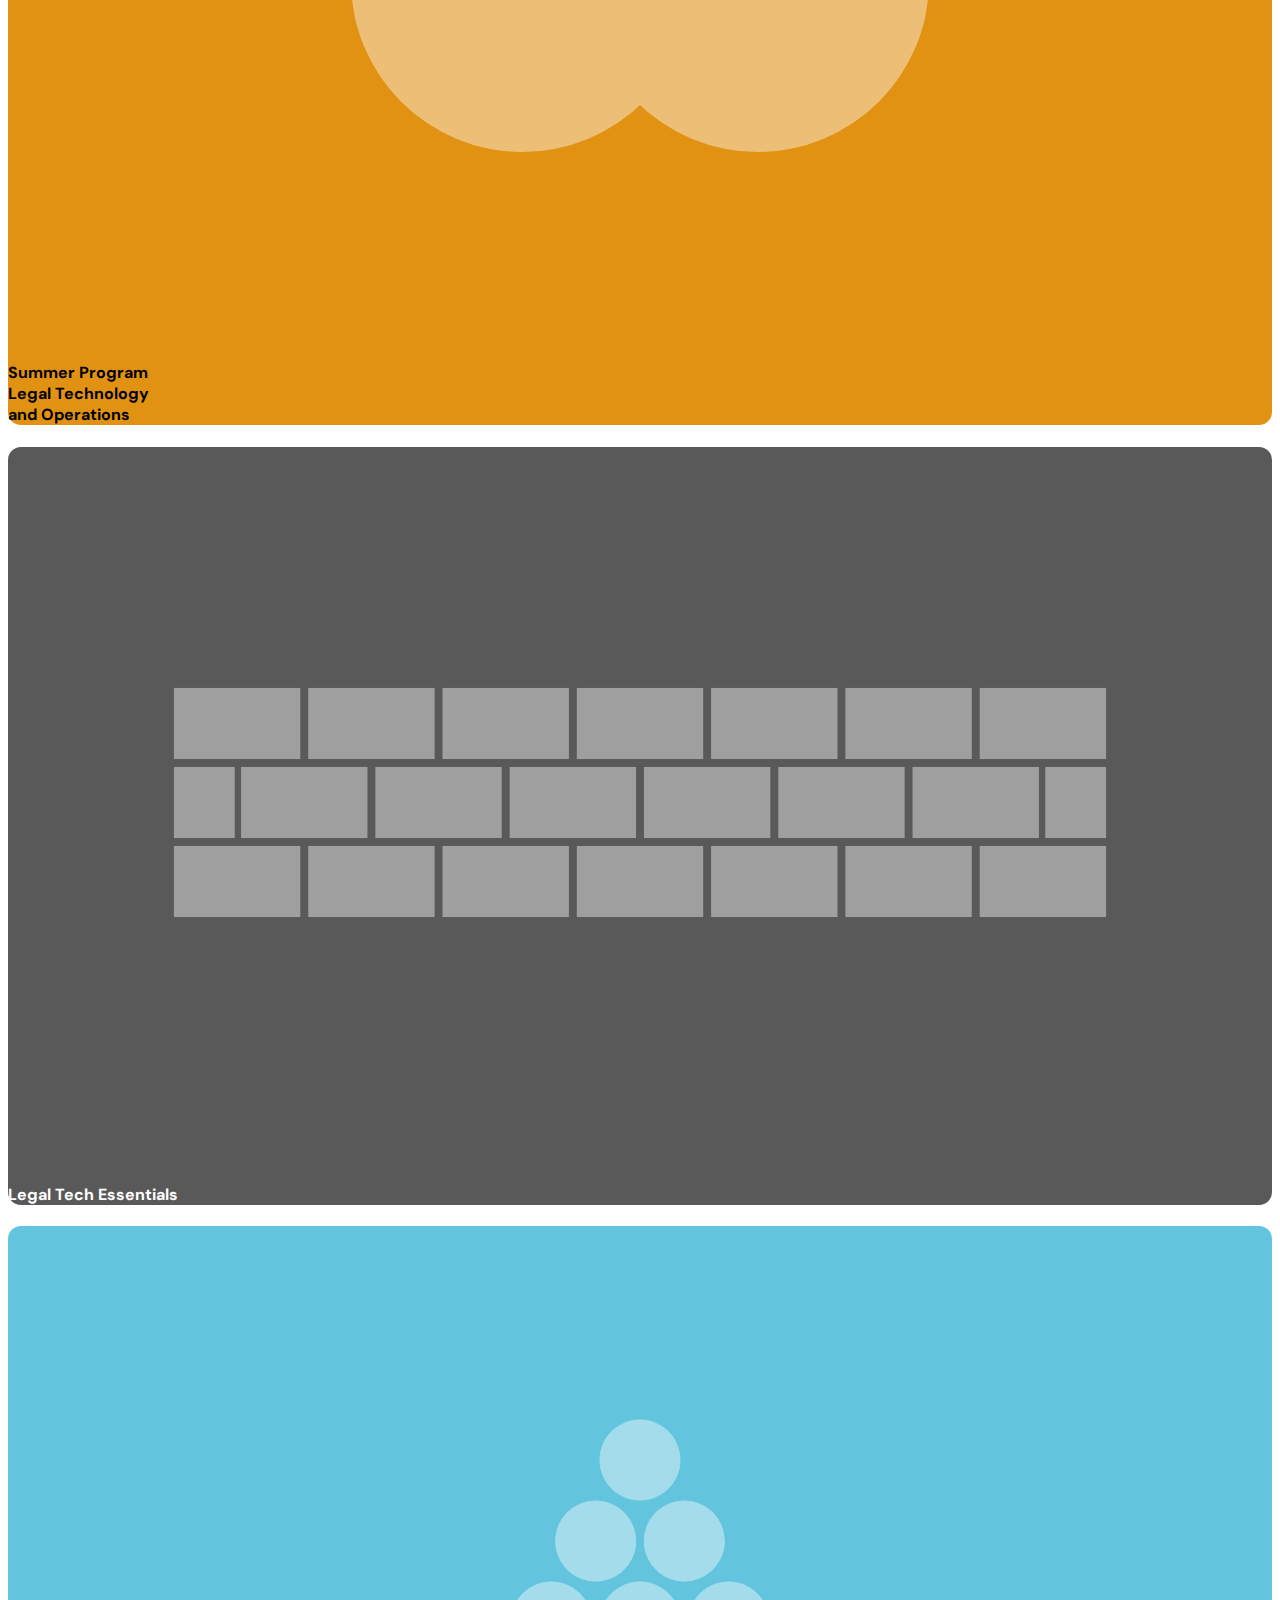
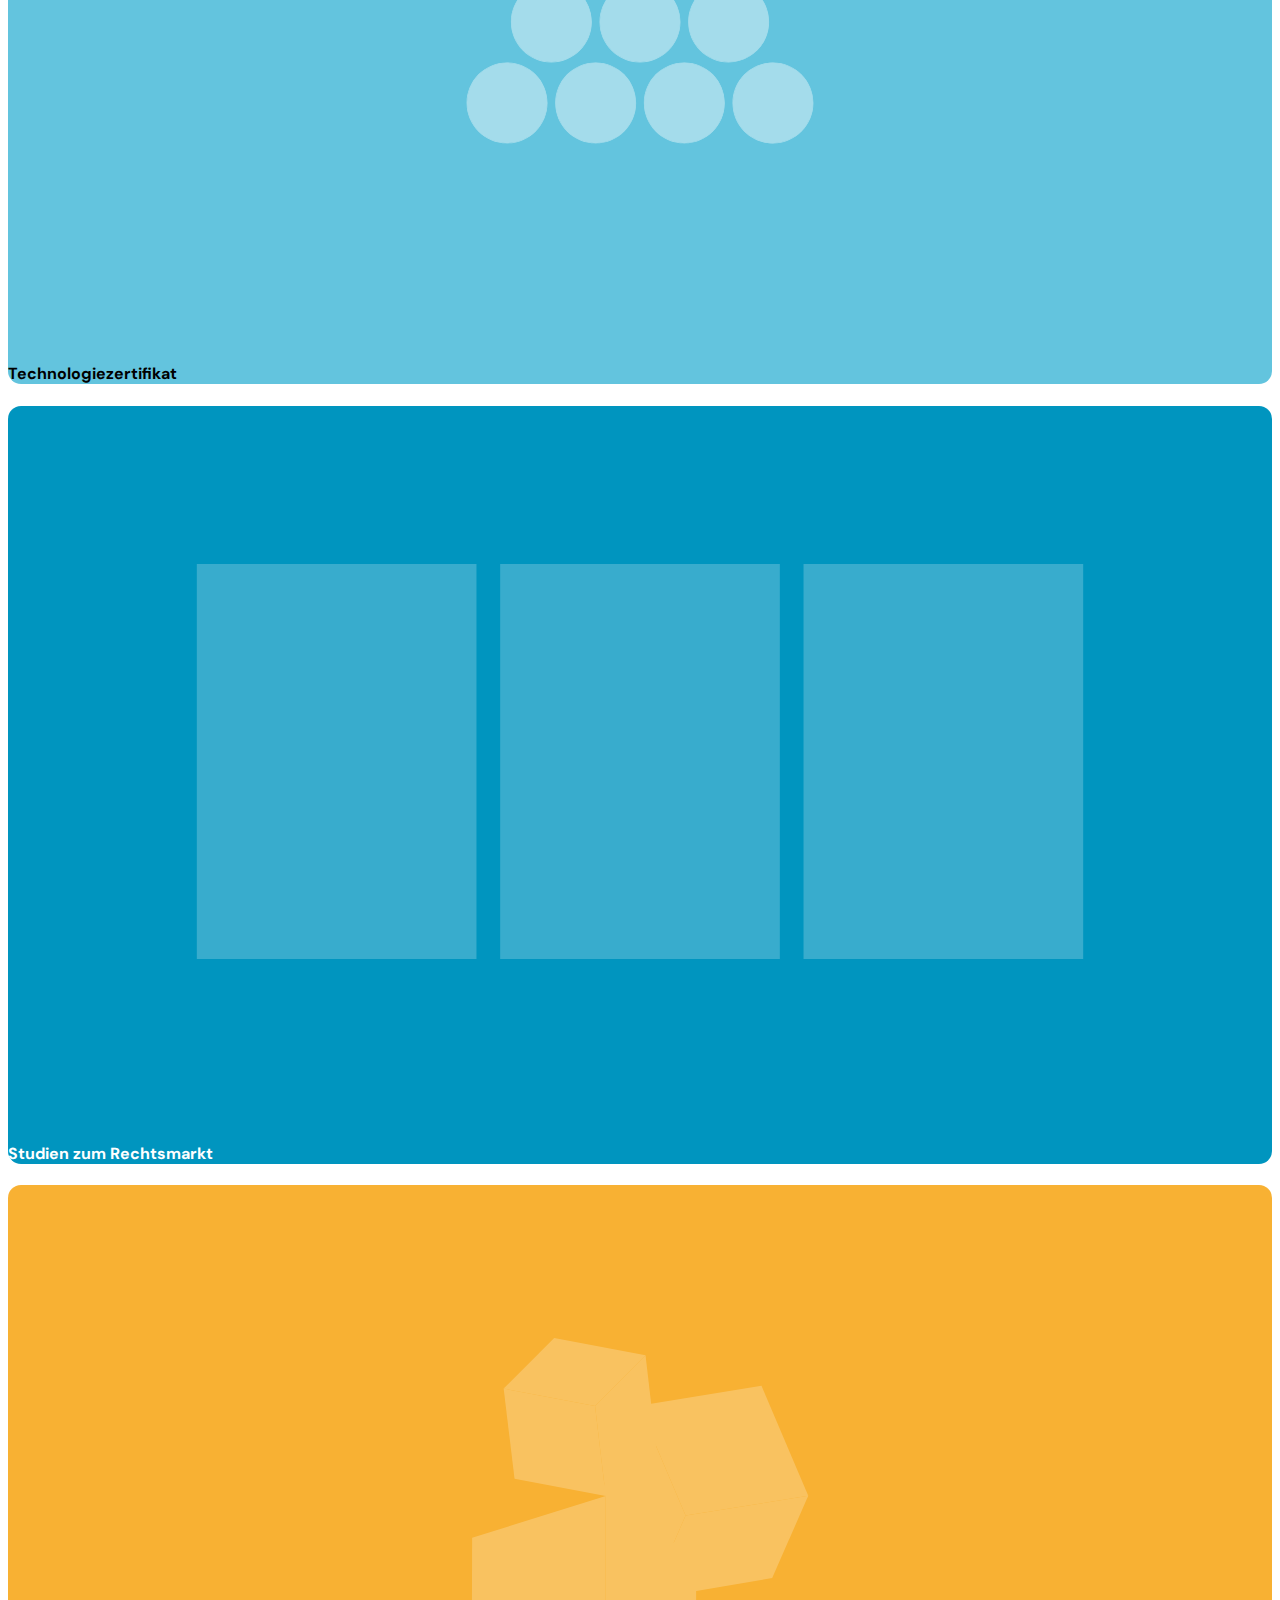
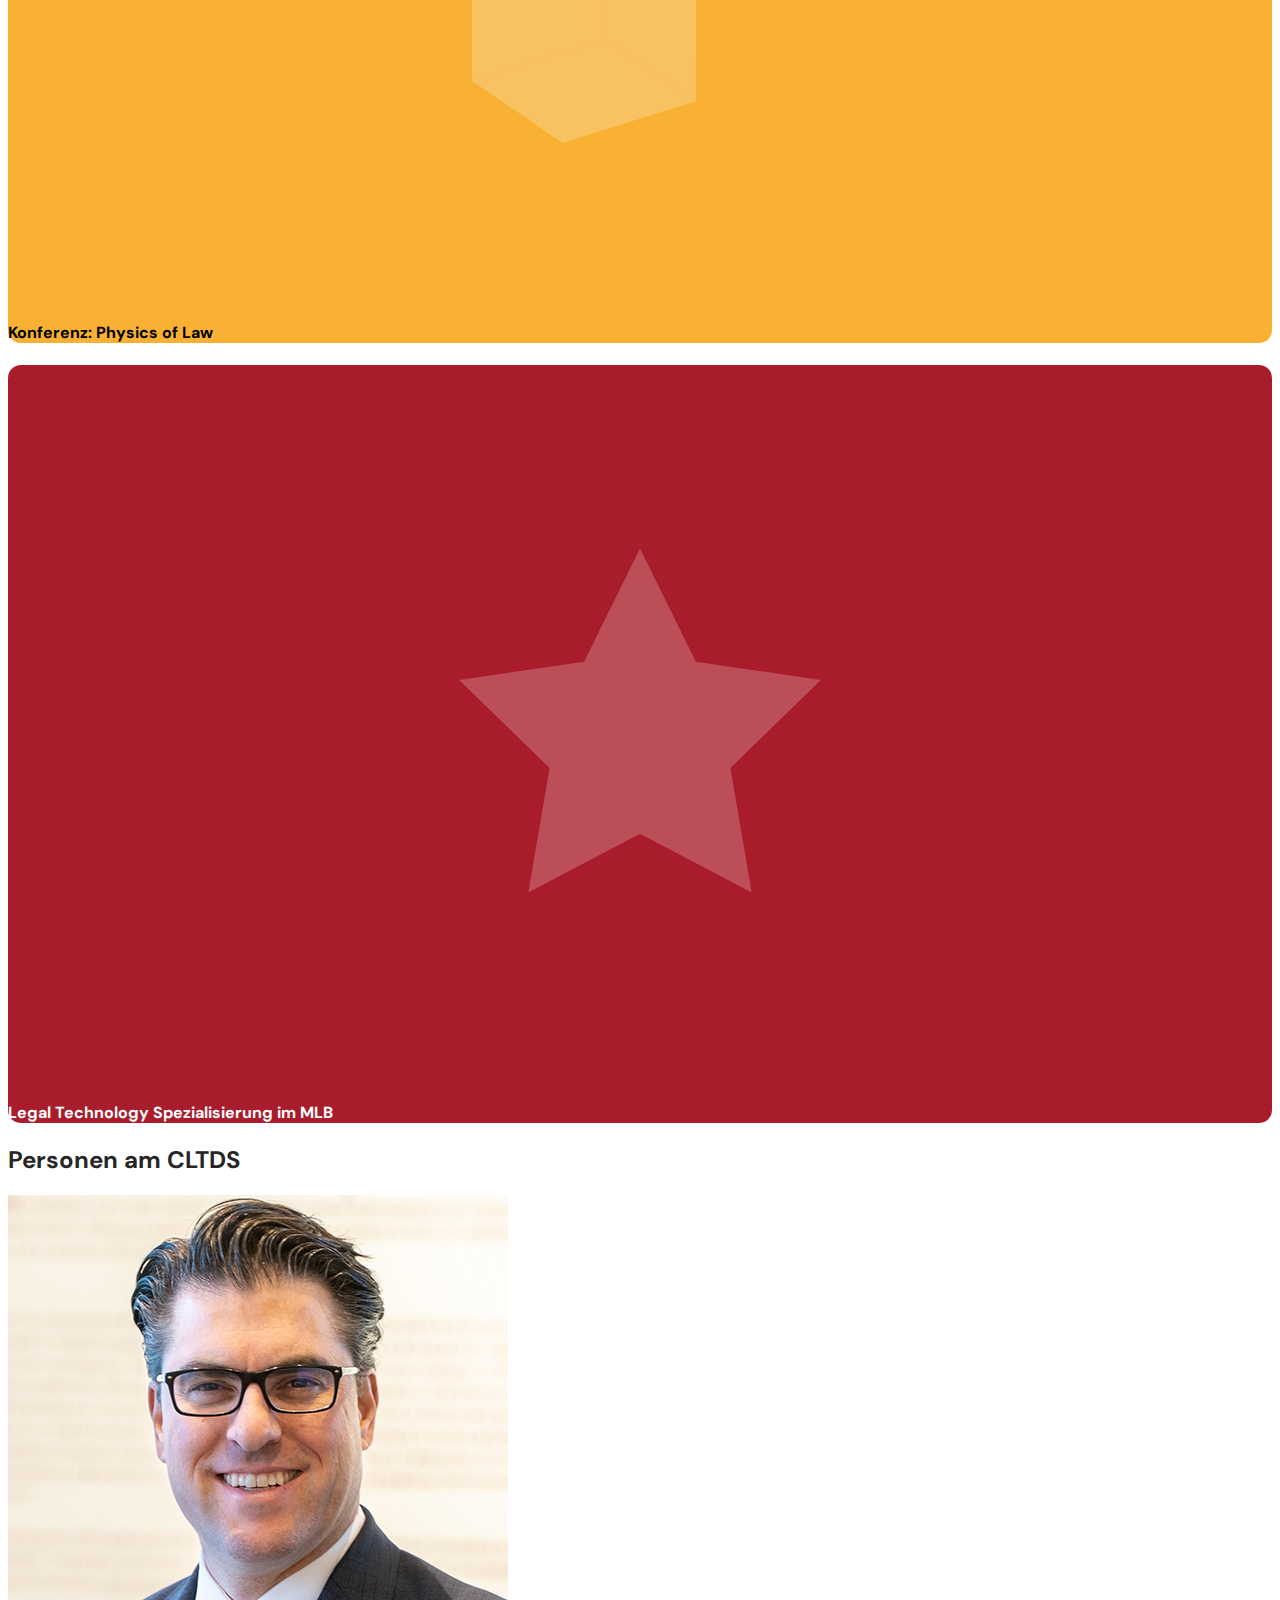
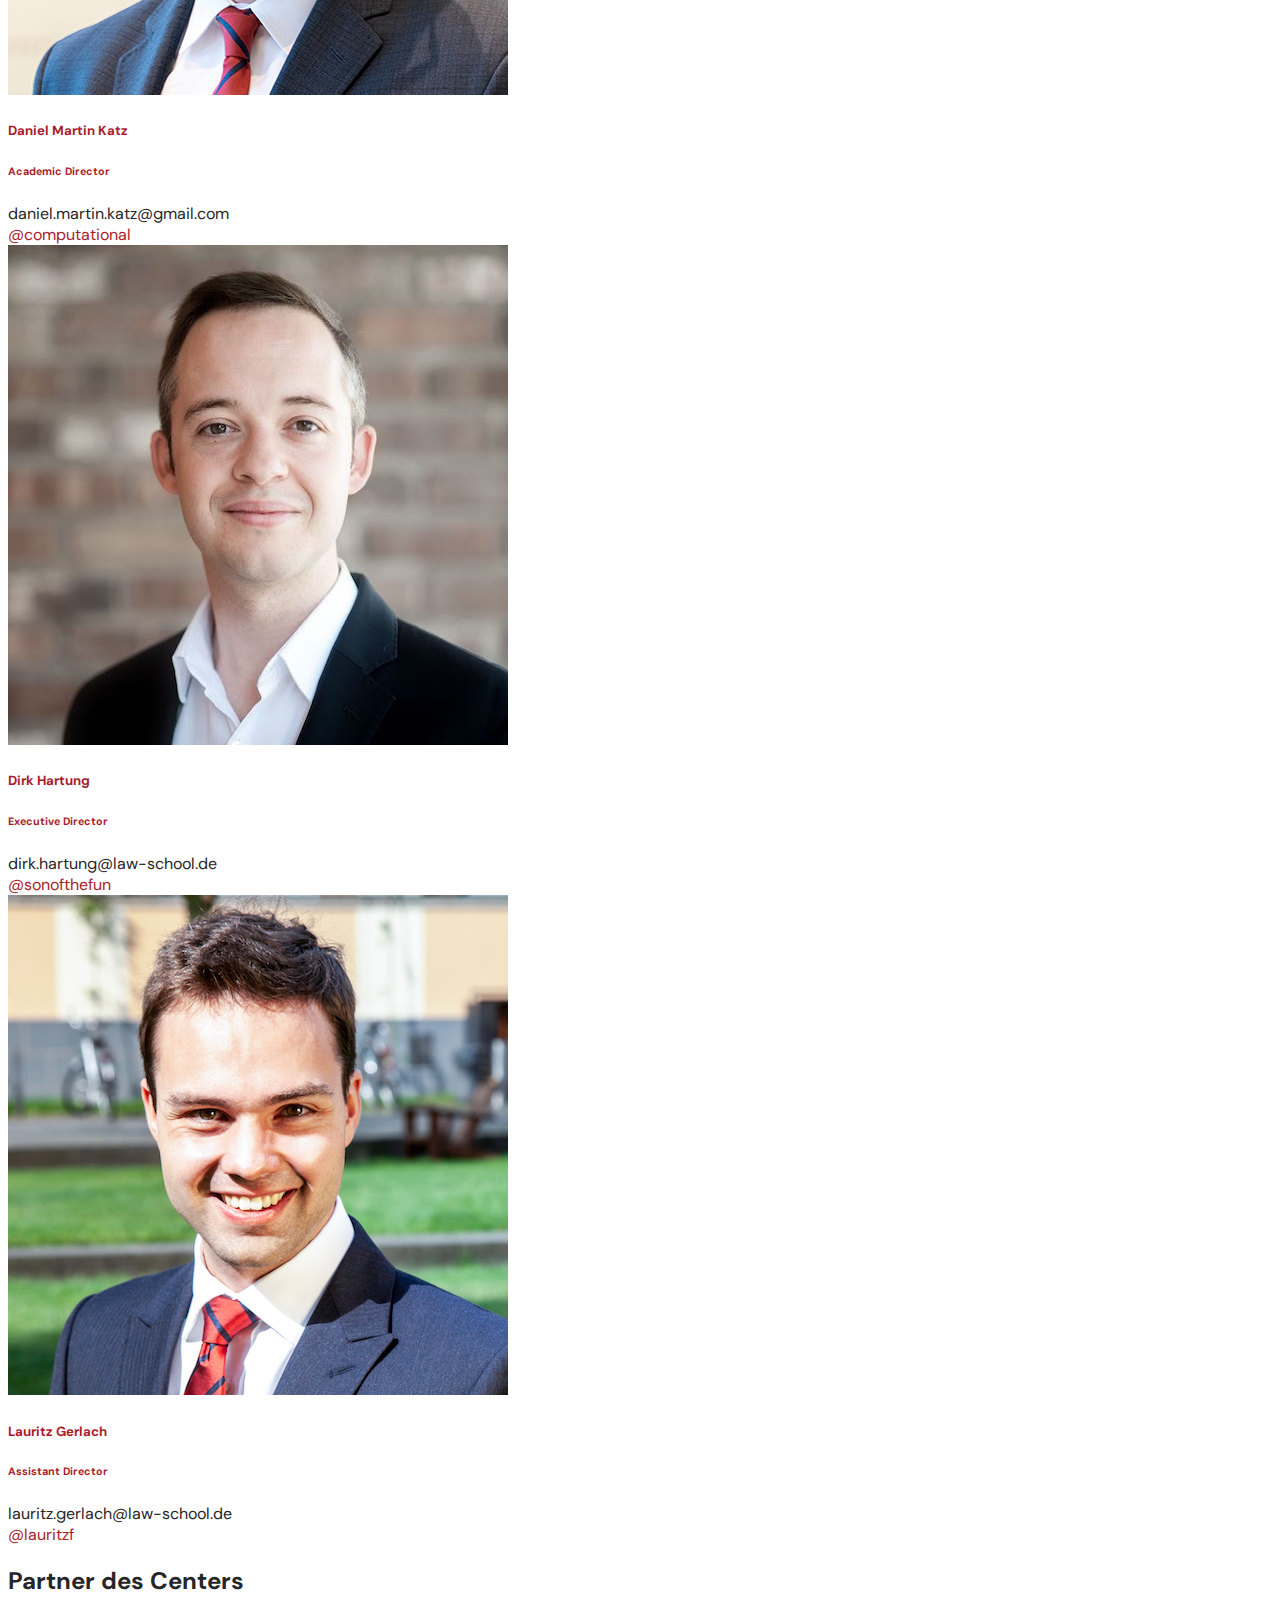
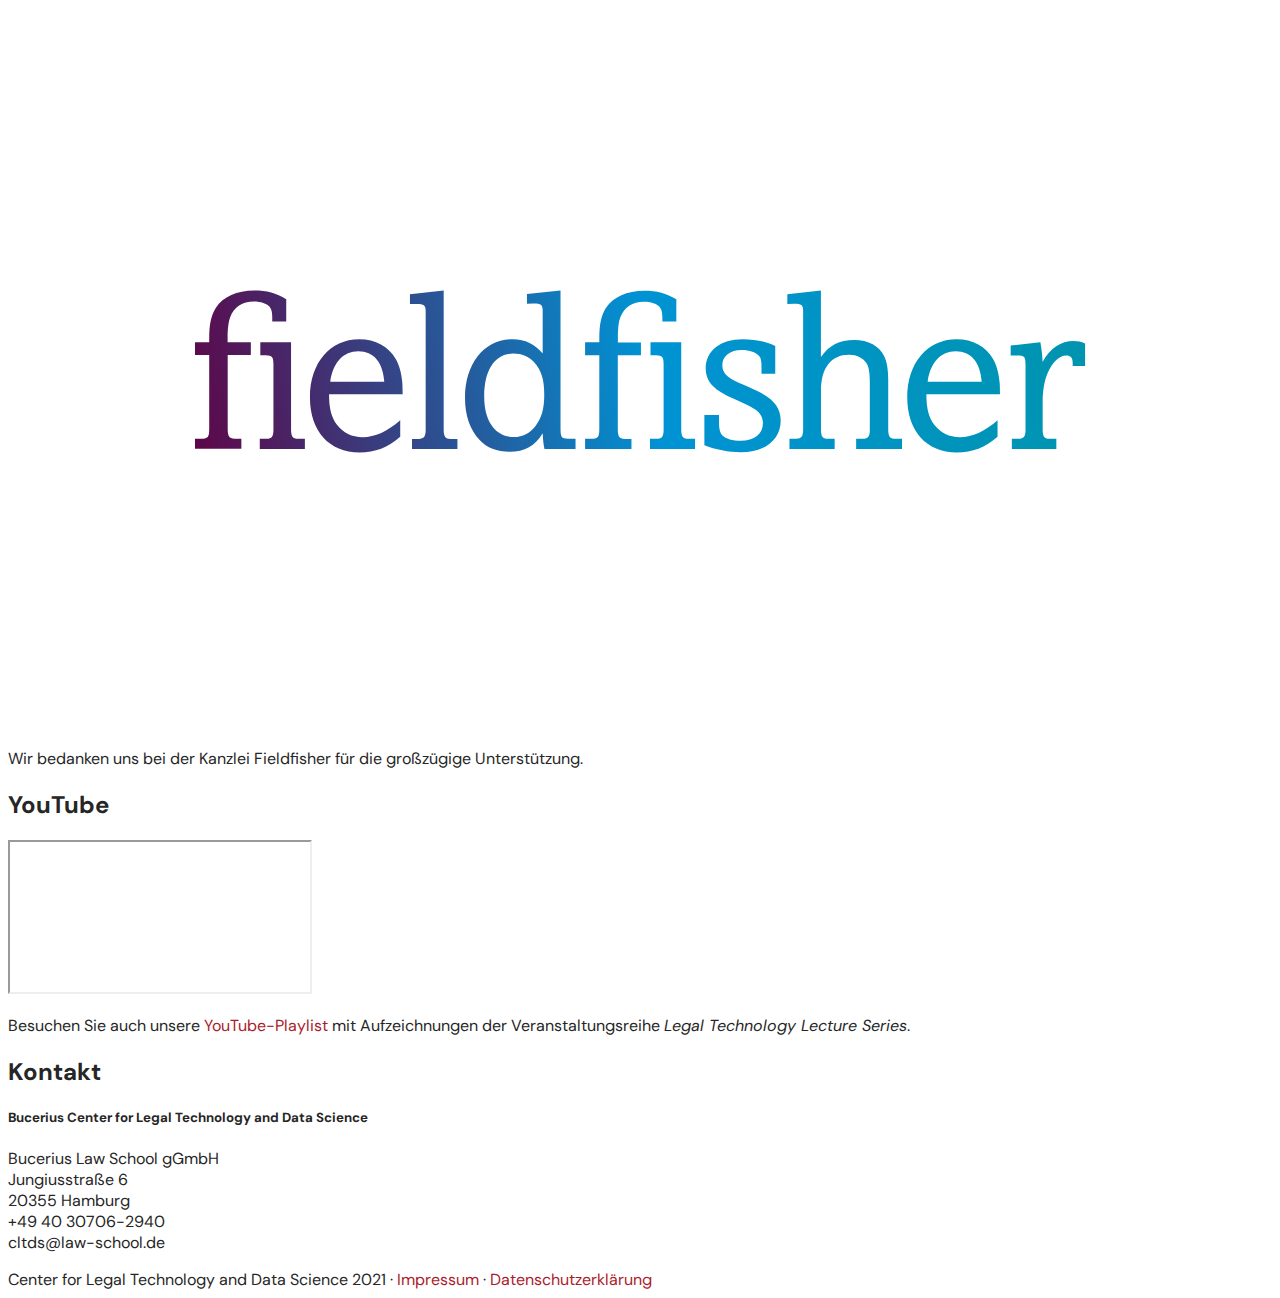
==== commit 3e01301d: "Minor cosmetic changes" ====
--- a/index.html
+++ b/index.html
@@ -161,7 +161,7 @@
 				
 					<div class="card bg-light rounded-x h-100 m-xl-3 p-2">
 						<a href="de/people/dan.html">
-							<img src="img/dan-katz.jpg" class="card-img-top rounded-circle img-fluid" alt="Daniel Martin Katz">
+							<img src="img/dan-katz.jpg" class="card-img-top rounded-circle p-2" alt="Daniel Martin Katz">
 						</a>
 						<div class="card-body">
 							<a href="de/people/dan.html">
@@ -176,7 +176,7 @@
 			<div class="col mb-3">
 					<div class="card bg-light rounded-x h-100 m-xl-3 p-2">
 						<a href="de/people/dirk.html">
-							<img src="img/dirk-hartung.jpg" class="card-img-top rounded-circle img-fluid" alt="Dirk Hartung">
+							<img src="img/dirk-hartung.jpg" class="card-img-top rounded-circle p-2" alt="Dirk Hartung">
 						</a>
 						<div class="card-body">
 							<a href="de/people/dirk.html">
@@ -192,7 +192,7 @@
 				
 					<div class="card bg-light rounded-x h-100 m-xl-3 p-2">
 						<a href="de/people/lauritz.html">
-						<img src="img/lauritz-gerlach.jpg" class="card-img-top rounded-circle img-fluid" alt="Lauritz Gerlach">
+						<img src="img/lauritz-gerlach.jpg" class="card-img-top rounded-circle p-2" alt="Lauritz Gerlach">
 						</a>
 						<div class="card-body">
 							<a href="de/people/lauritz.html">
@@ -210,15 +210,17 @@
 				<div class="col-lg-6 col-12 h-100">
 					<h2 class="mt-5 mb-3">Partner des Centers</h2>
 					<a href="https://fieldfisher.com/" target="_blank">
-						<div class="card"><img class="card-img rounded-x img-fluid" src="svg/fieldfisher.svg" alt="Fieldfisher">
+						<div class="card bg-light rounded-x"><img class="card-img rounded-x img-fluid" src="svg/fieldfisher.svg" alt="Fieldfisher">
 						</div>
 					</a>
 					<p class="mt-3">Wir bedanken uns bei der Kanzlei Fieldfisher f&uuml;r die gro&szlig;z&uuml;gige Unterst&uuml;tzung.</p>
 				</div>
-				<div class="col-lg-6 col-12 h-100">
+				<div class="col-lg-6 col-12 h-100" style="">
 					<h2 class="mt-5 mb-3">YouTube</h2>
-					<div class="card bg-bls-red rounded-x">
-							<img class="card-img rounded-x" src="svg/lectures.svg" alt="Legal Technology Lecture Series" title="Legal Technology Lecture Series" style="opacity:22%;">
+					<div class="card">
+							<div class="ratio ratio-16x9" style="">
+								<iframe src="https://www.youtube-nocookie.com/embed/nBeL6MBzSY8" allow="accelerometer; autoplay; clipboard-write; encrypted-media; gyroscope; picture-in-picture" allowfullscreen></iframe>
+							</div>
 					</div>
 					<p class="mt-3">Besuchen Sie auch unsere <a href="https://www.youtube.com/watch?v=nBeL6MBzSY8&list=PLPJgLCEwWmcPVEIVQadSn973cl4Dlo4eO&index=1" target="_blank">YouTube-Playlist</a> mit Aufzeichnungen der Veranstaltungsreihe <em>Legal Technology Lecture Series</em>.
 				</div>
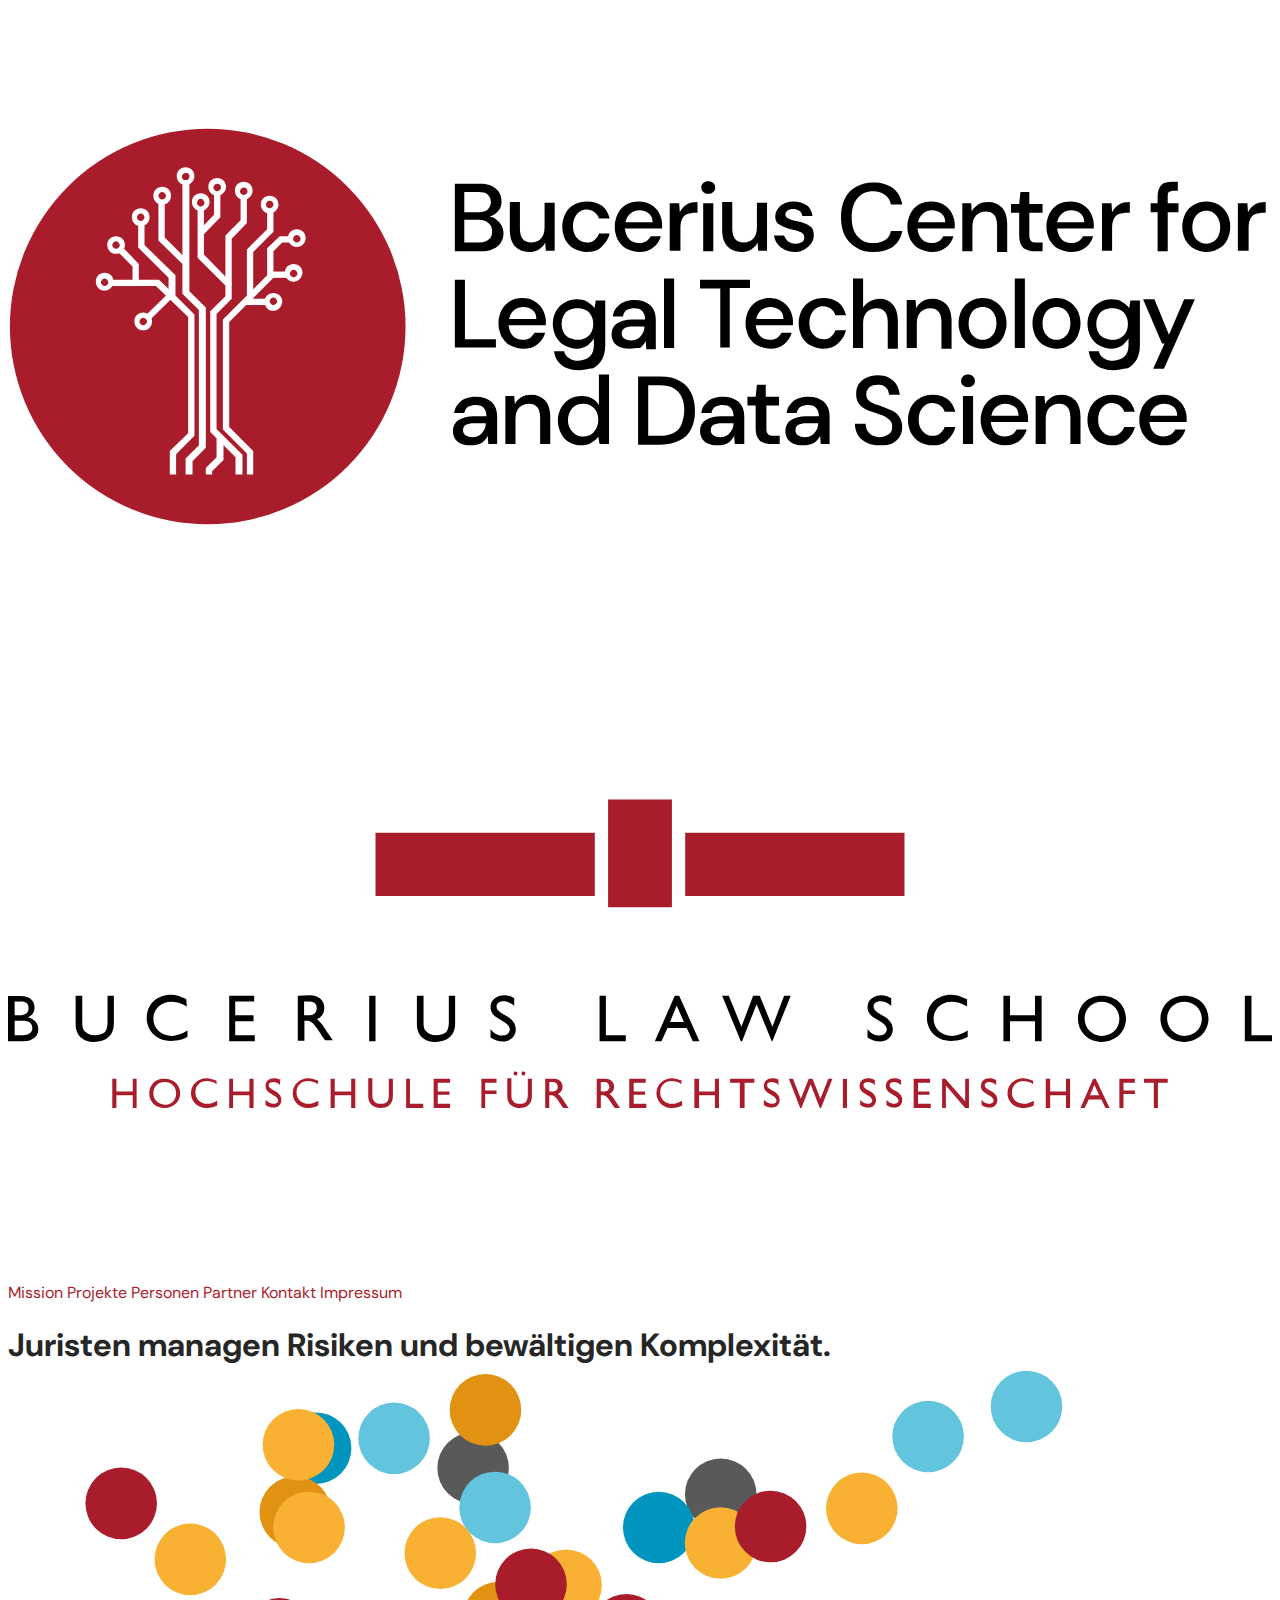
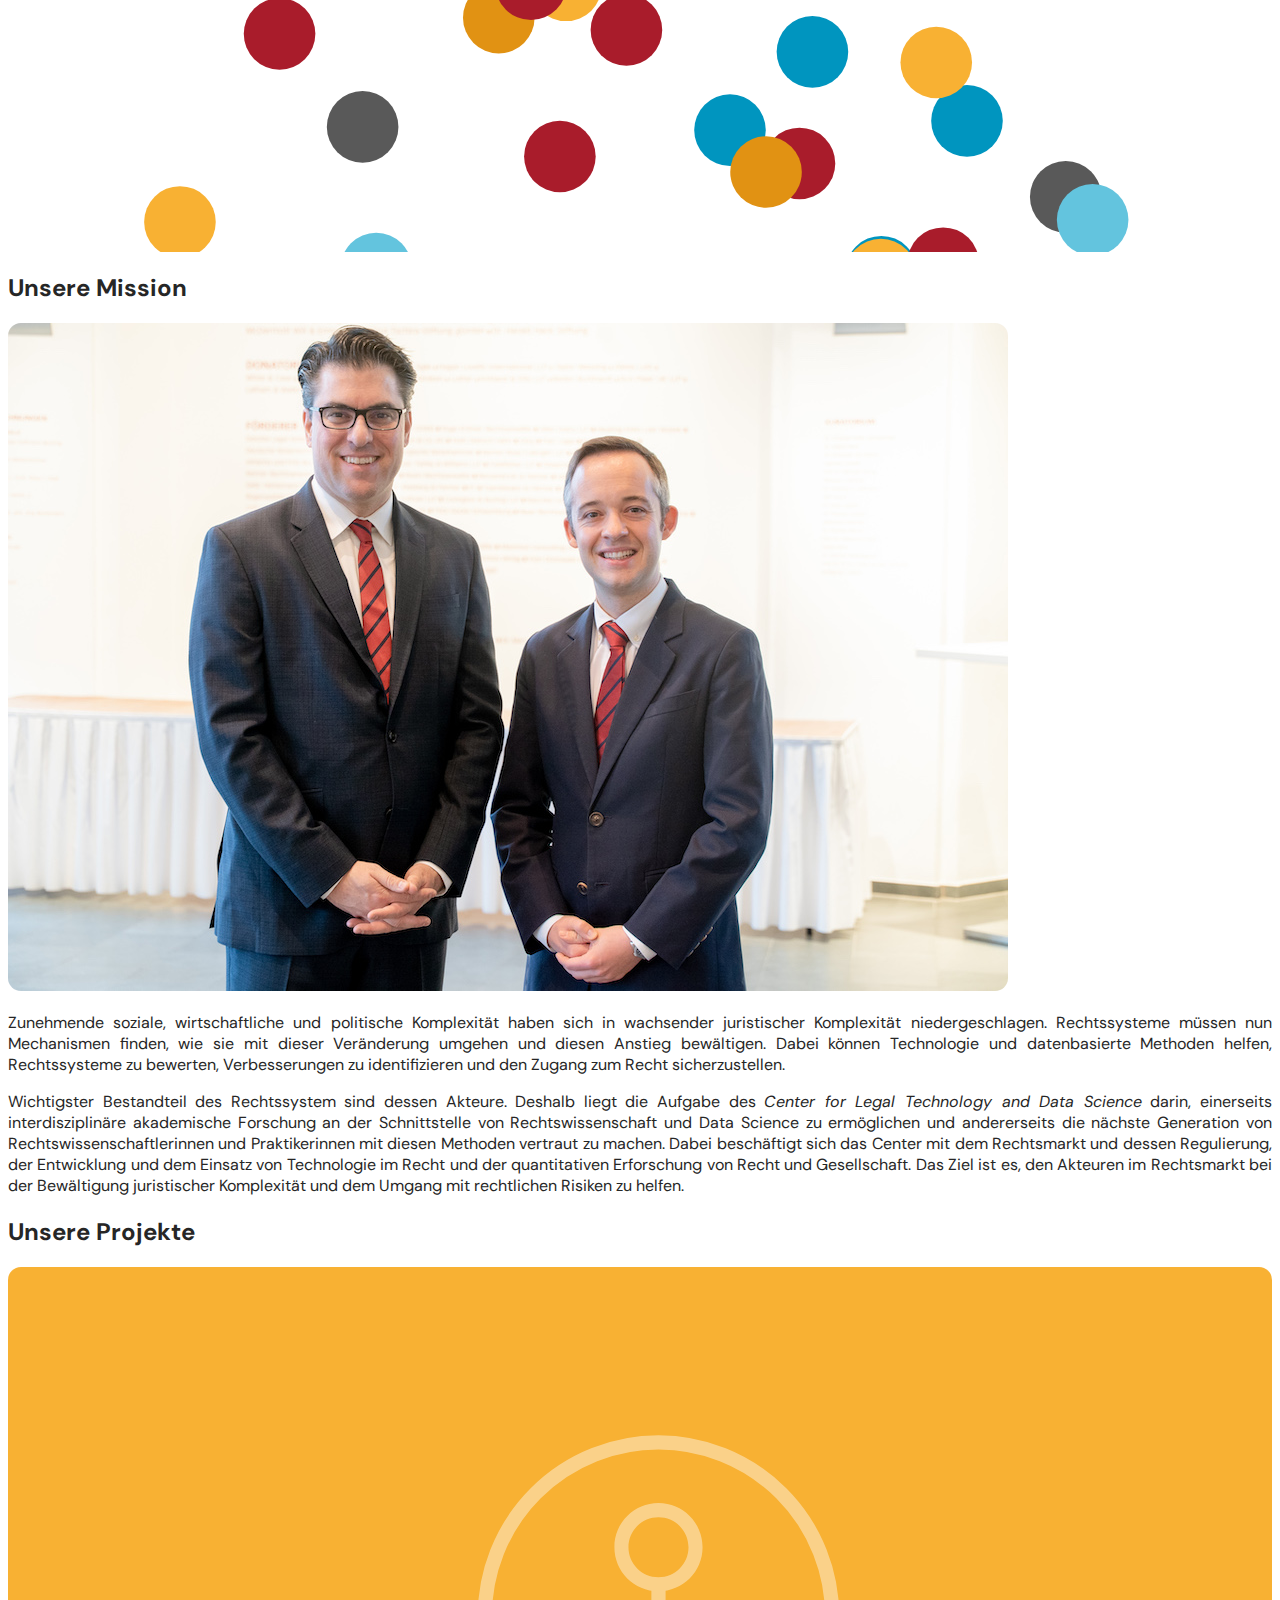
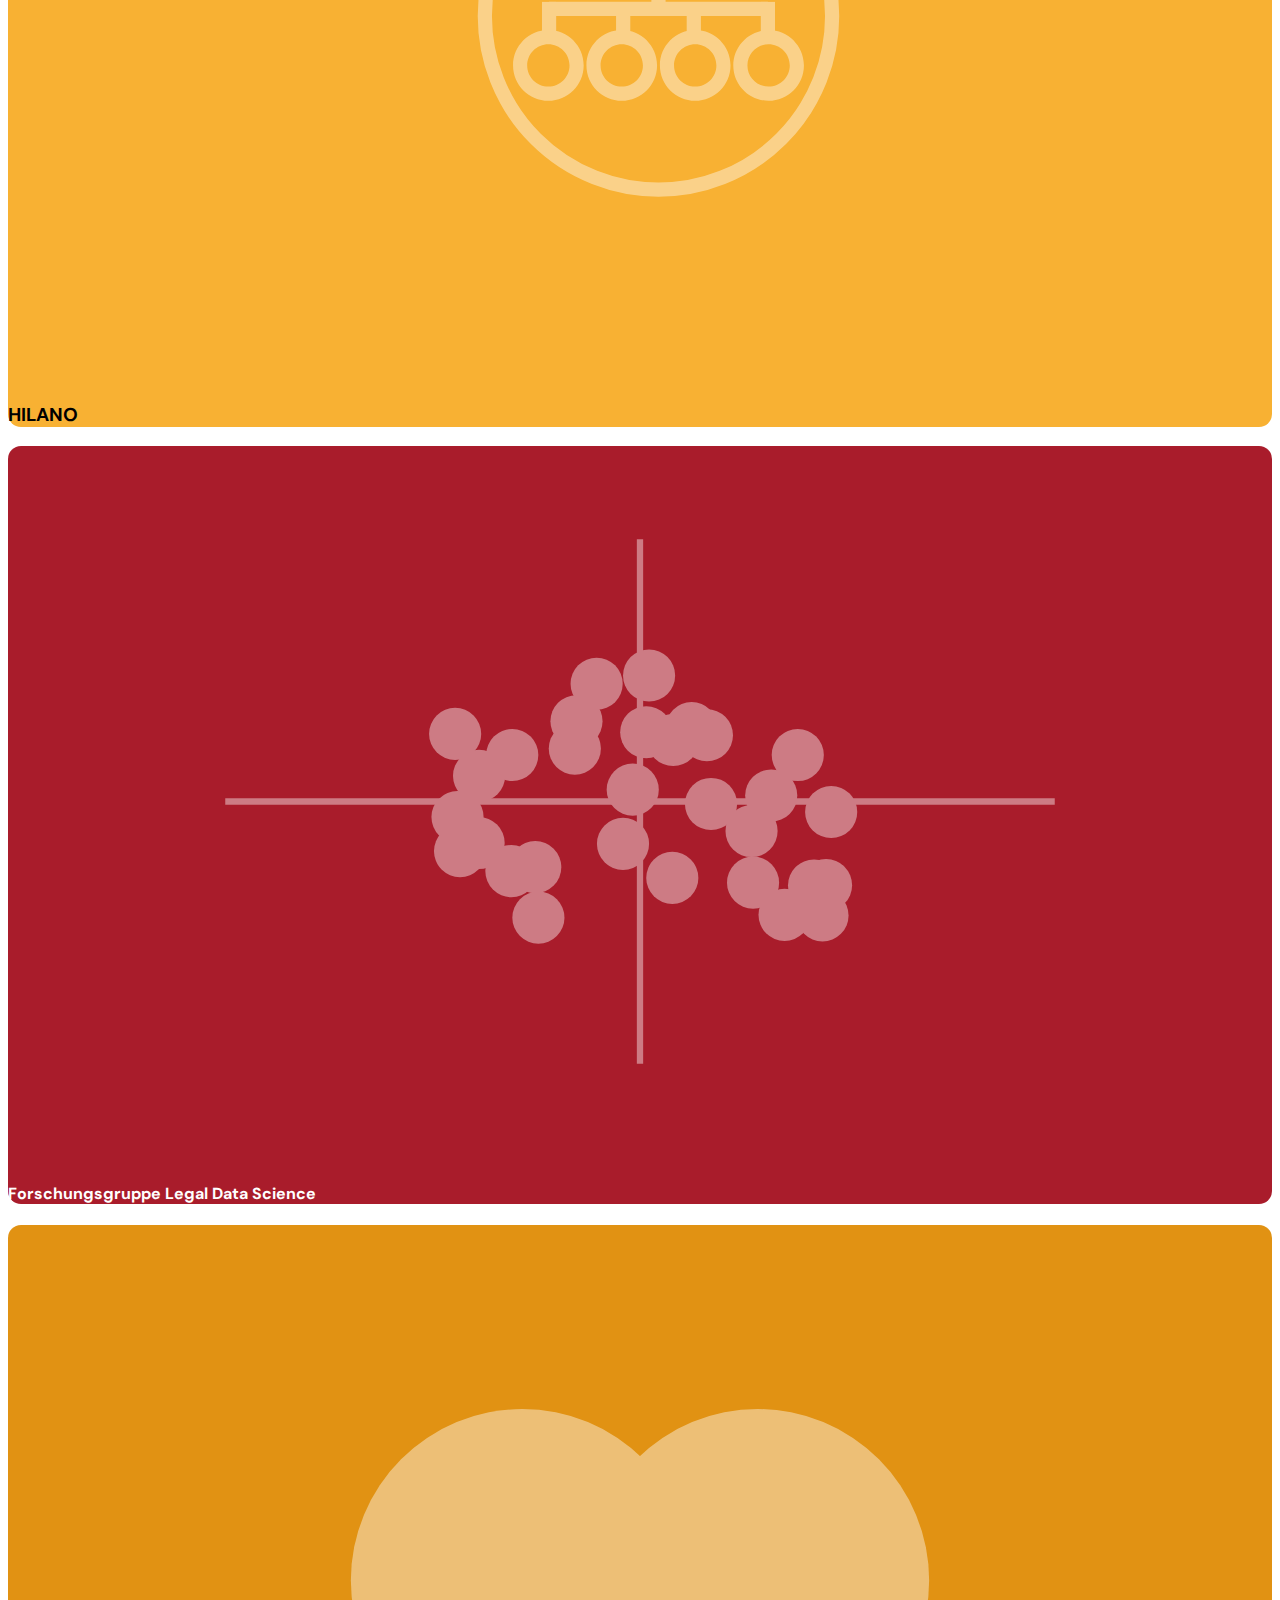
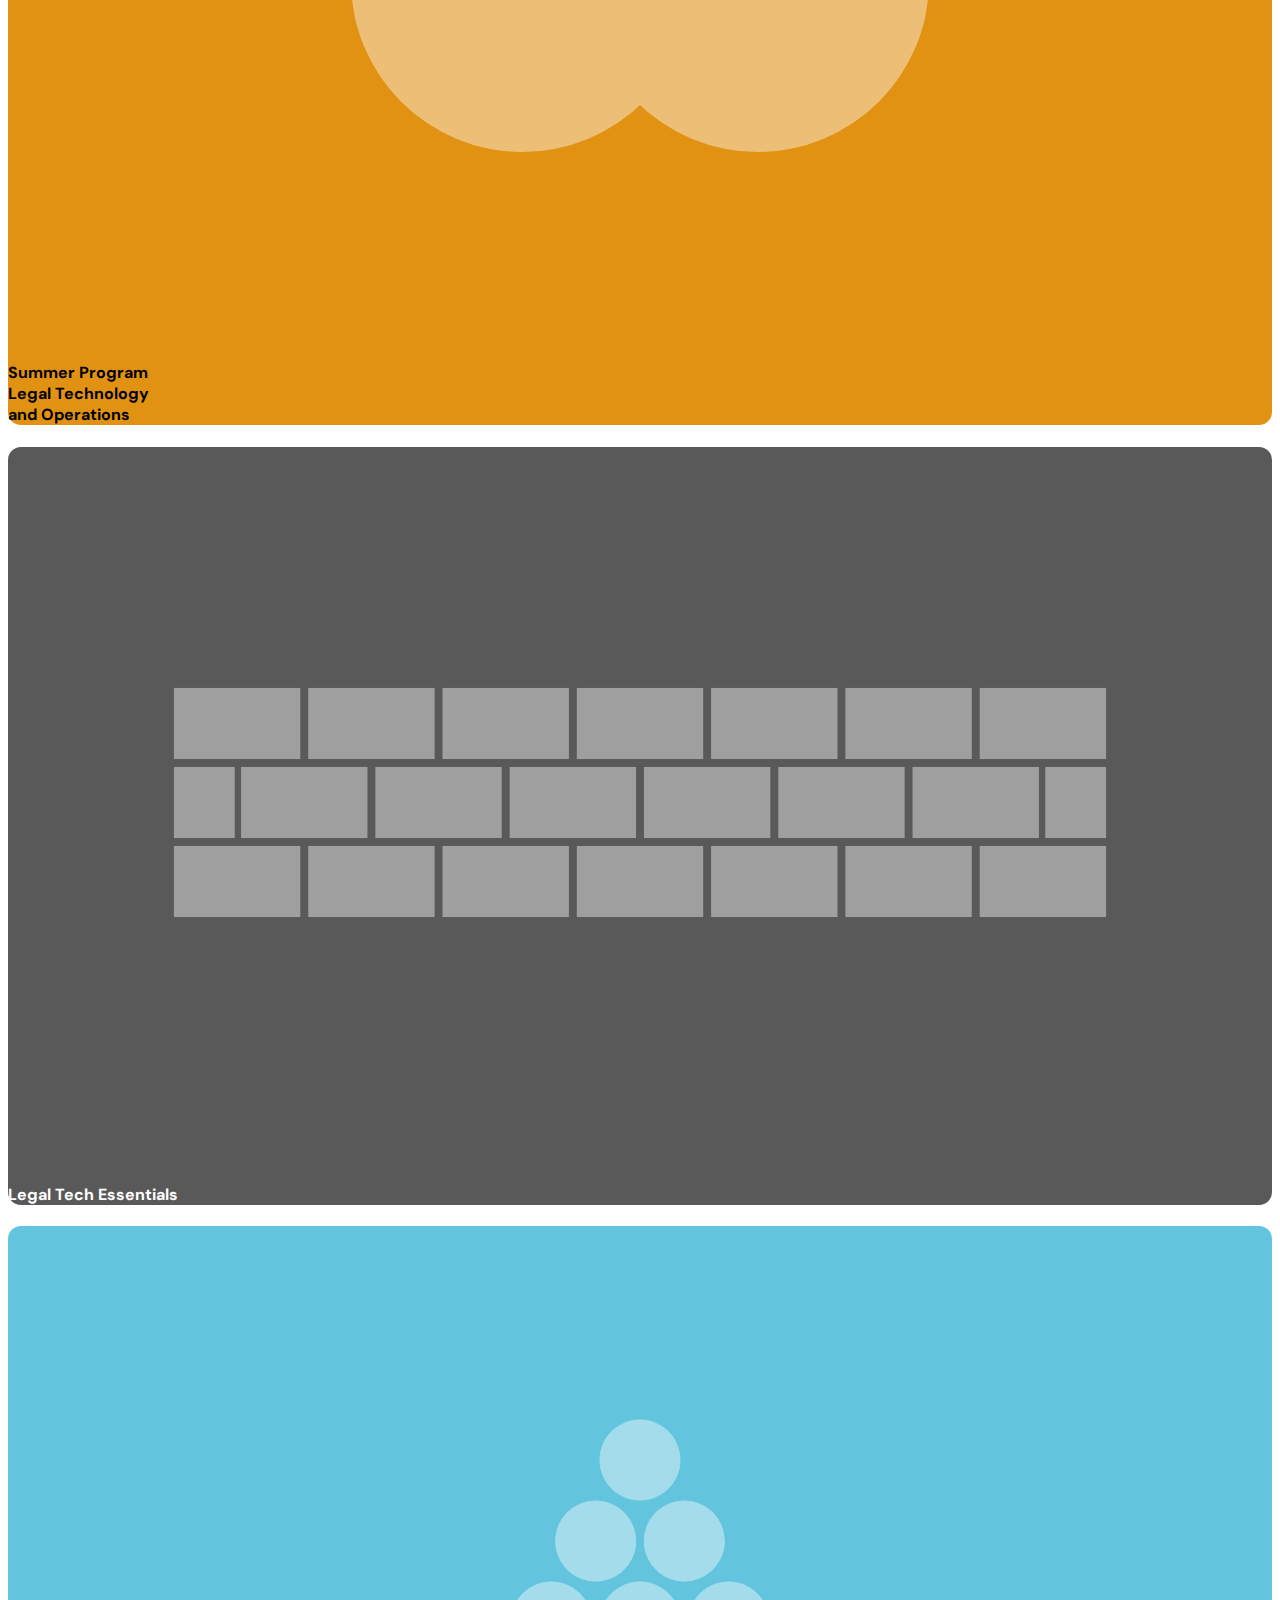
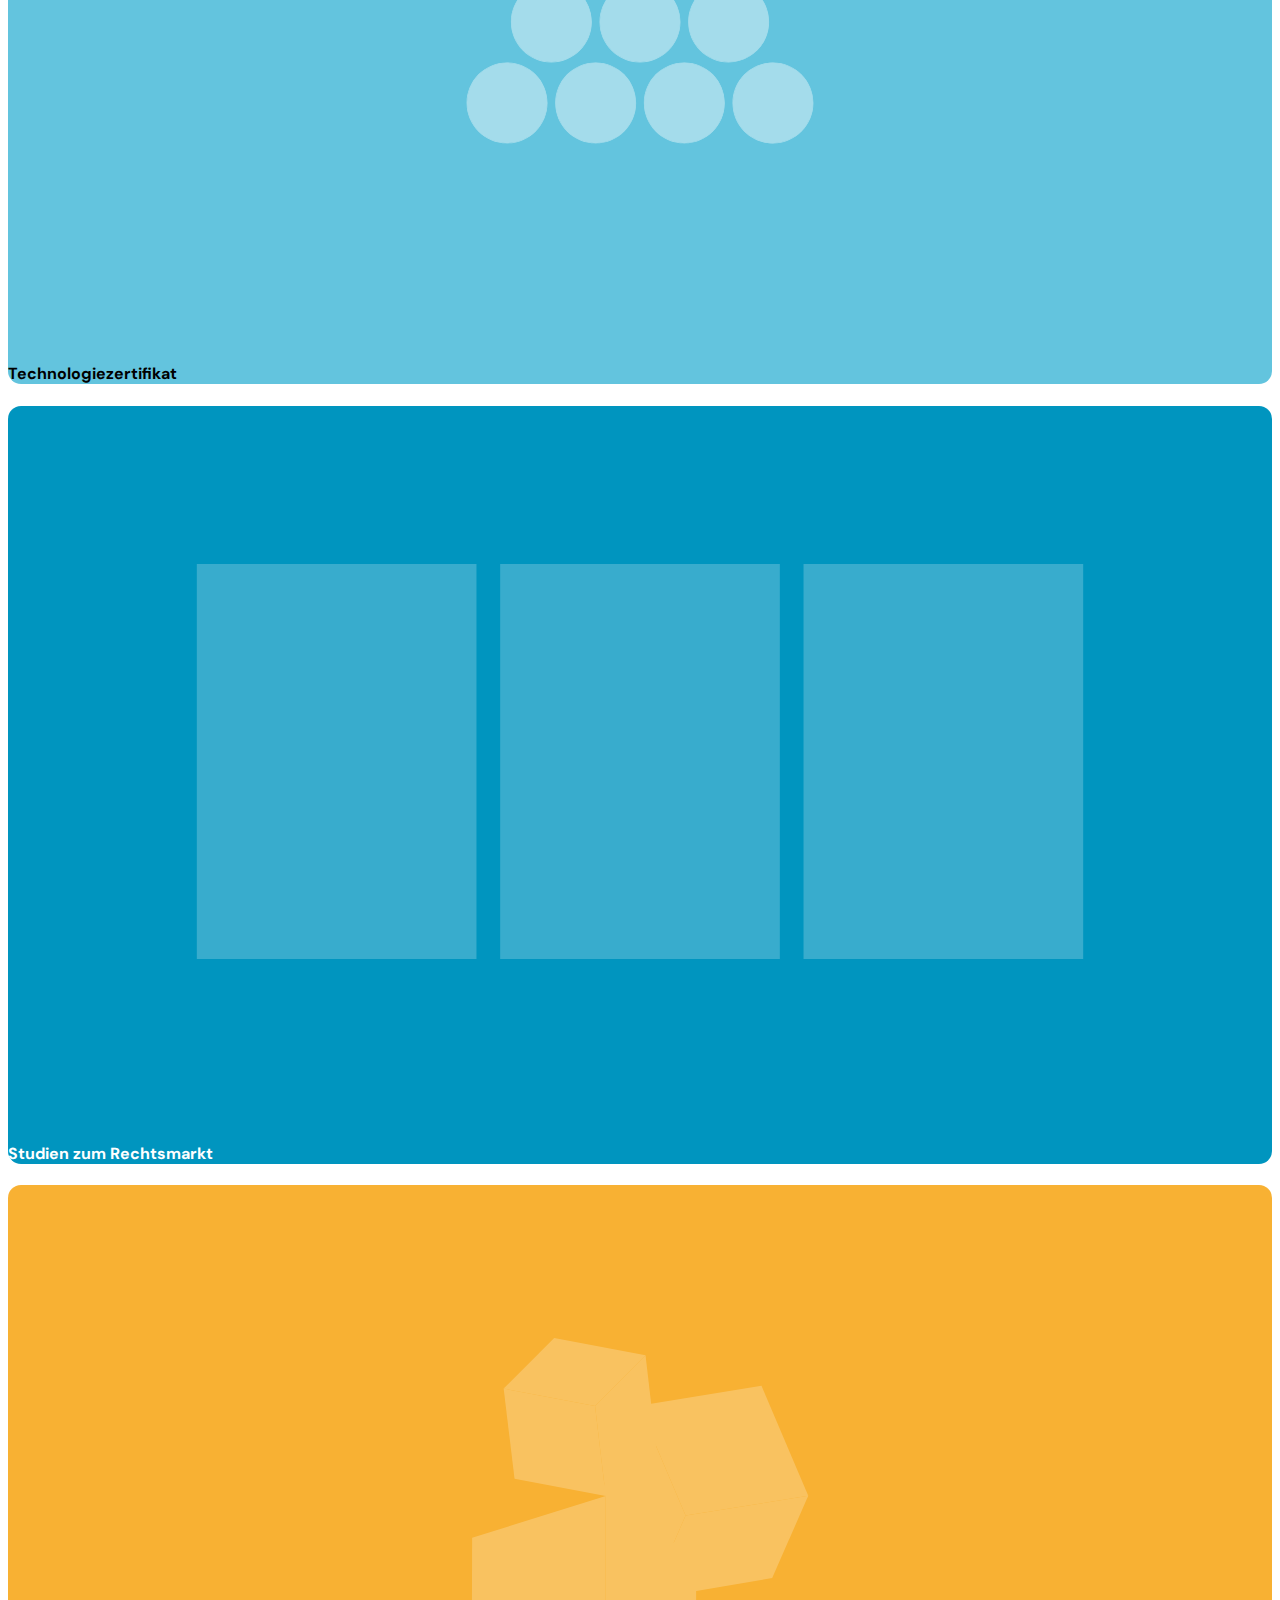
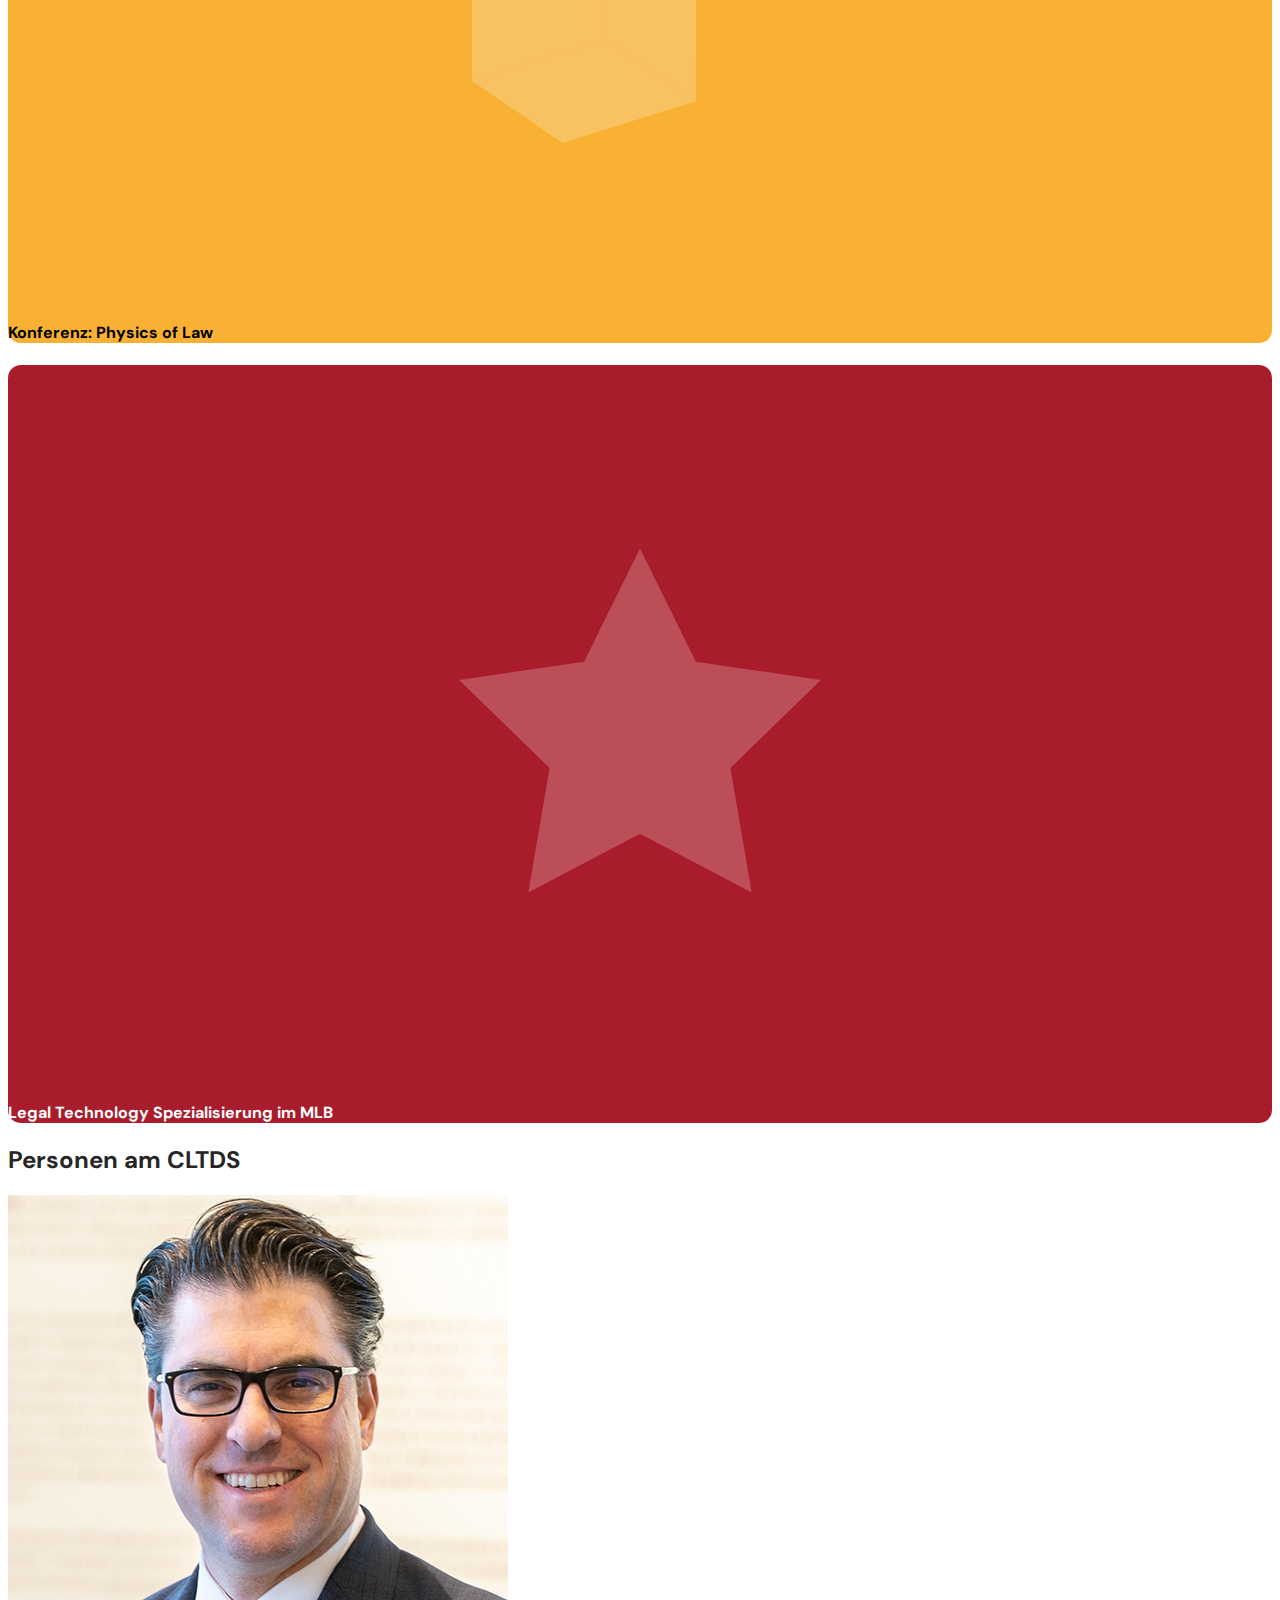
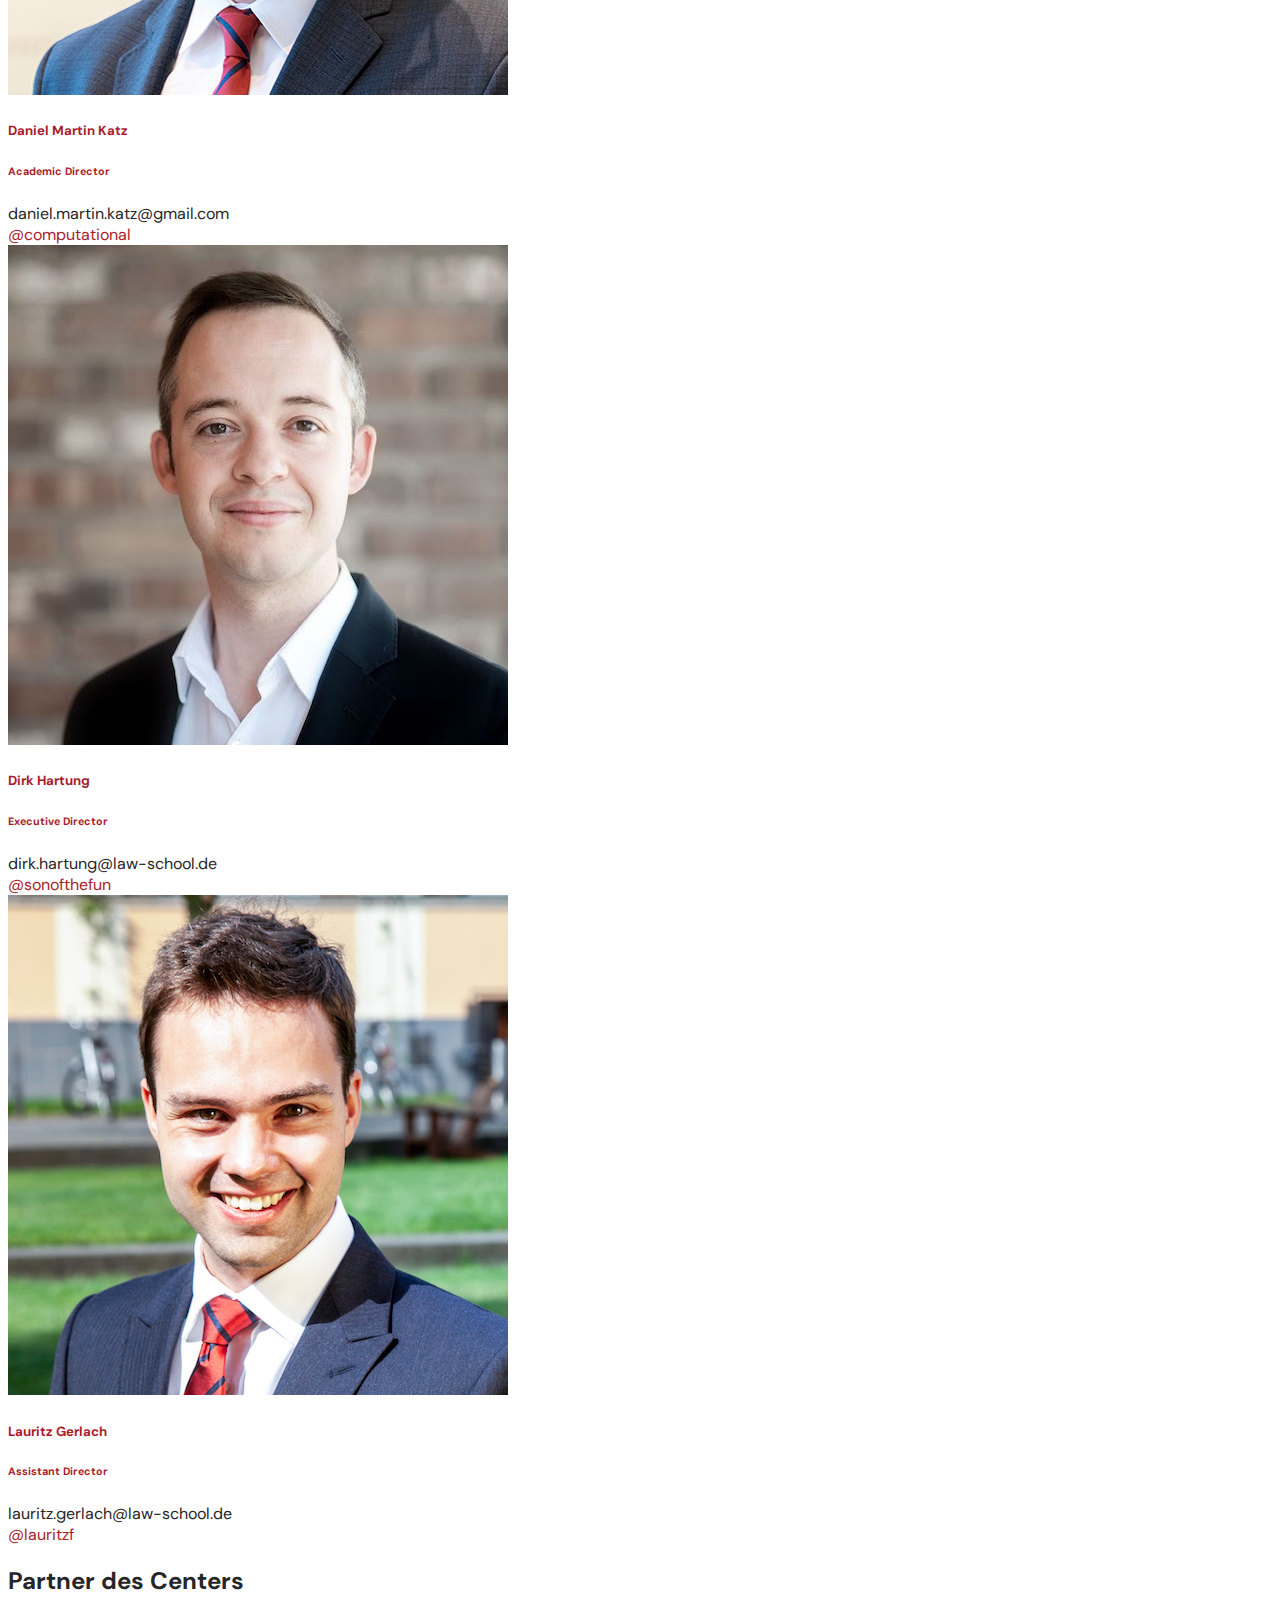
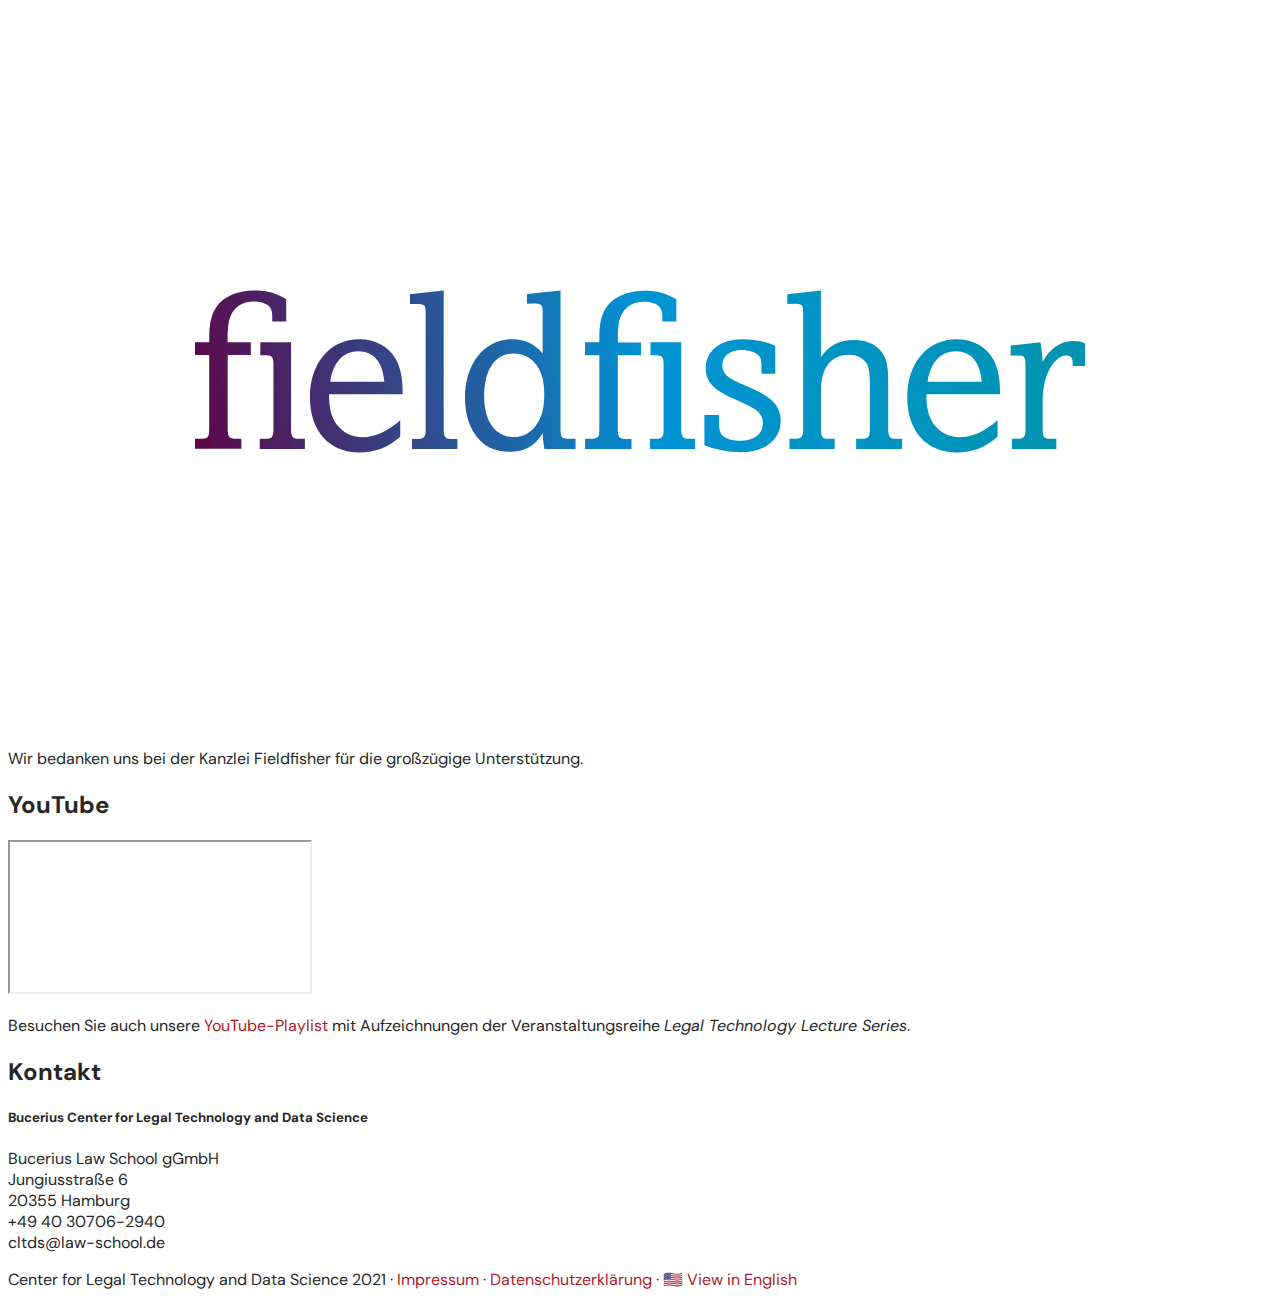
==== commit d61c3867: "link deleted as instructed by accounting" ====
--- a/index.html
+++ b/index.html
@@ -42,7 +42,7 @@
 					<a class="nav-link" href="#purpose">Mission</a>
 					<a class="nav-link" href="#projects">Projekte</a>
 					<a class="nav-link" href="#people">Personen</a>
-					<a class="nav-link" href="#partner">Partner</a>
+					<a class="nav-link" href="#partners">Partner</a>
 					<a class="nav-link" href="#pigeon-carrier">Kontakt</a>
 					<a class="nav-link" href="https://www.law-school.de/rechtliches/impressum">Impressum</a>
 				</nav>
@@ -209,7 +209,6 @@
 			<div class="row">
 				<div class="col-lg-6 col-12 h-100">
 					<h2 class="mt-5 mb-3">Partner des Centers</h2>
-					<a href="https://fieldfisher.com/" target="_blank">
 						<div class="card bg-light rounded-x"><img class="card-img rounded-x img-fluid" src="svg/fieldfisher.svg" alt="Fieldfisher">
 						</div>
 					</a>
@@ -237,7 +236,7 @@
 </div>
 		<div class="footer container my-5 text-center" id="imprint">
 			Center for Legal Technology and Data Science 2021 · 
-			<a href="https://www.law-school.de/rechtliches/impressum" target="">Impressum</a> · <a href="https://www.law-school.de/datenschutzerklaerung">Datenschutzerkl&auml;rung</a>
+			<a href="https://www.law-school.de/rechtliches/impressum" target="">Impressum</a> · <a href="https://www.law-school.de/datenschutzerklaerung">Datenschutzerkl&auml;rung</a> · <a href="en/index.html">🇺🇸&nbsp;View in English</a>
 		</div>
 		
 		<!-- Bootstrap JS -->
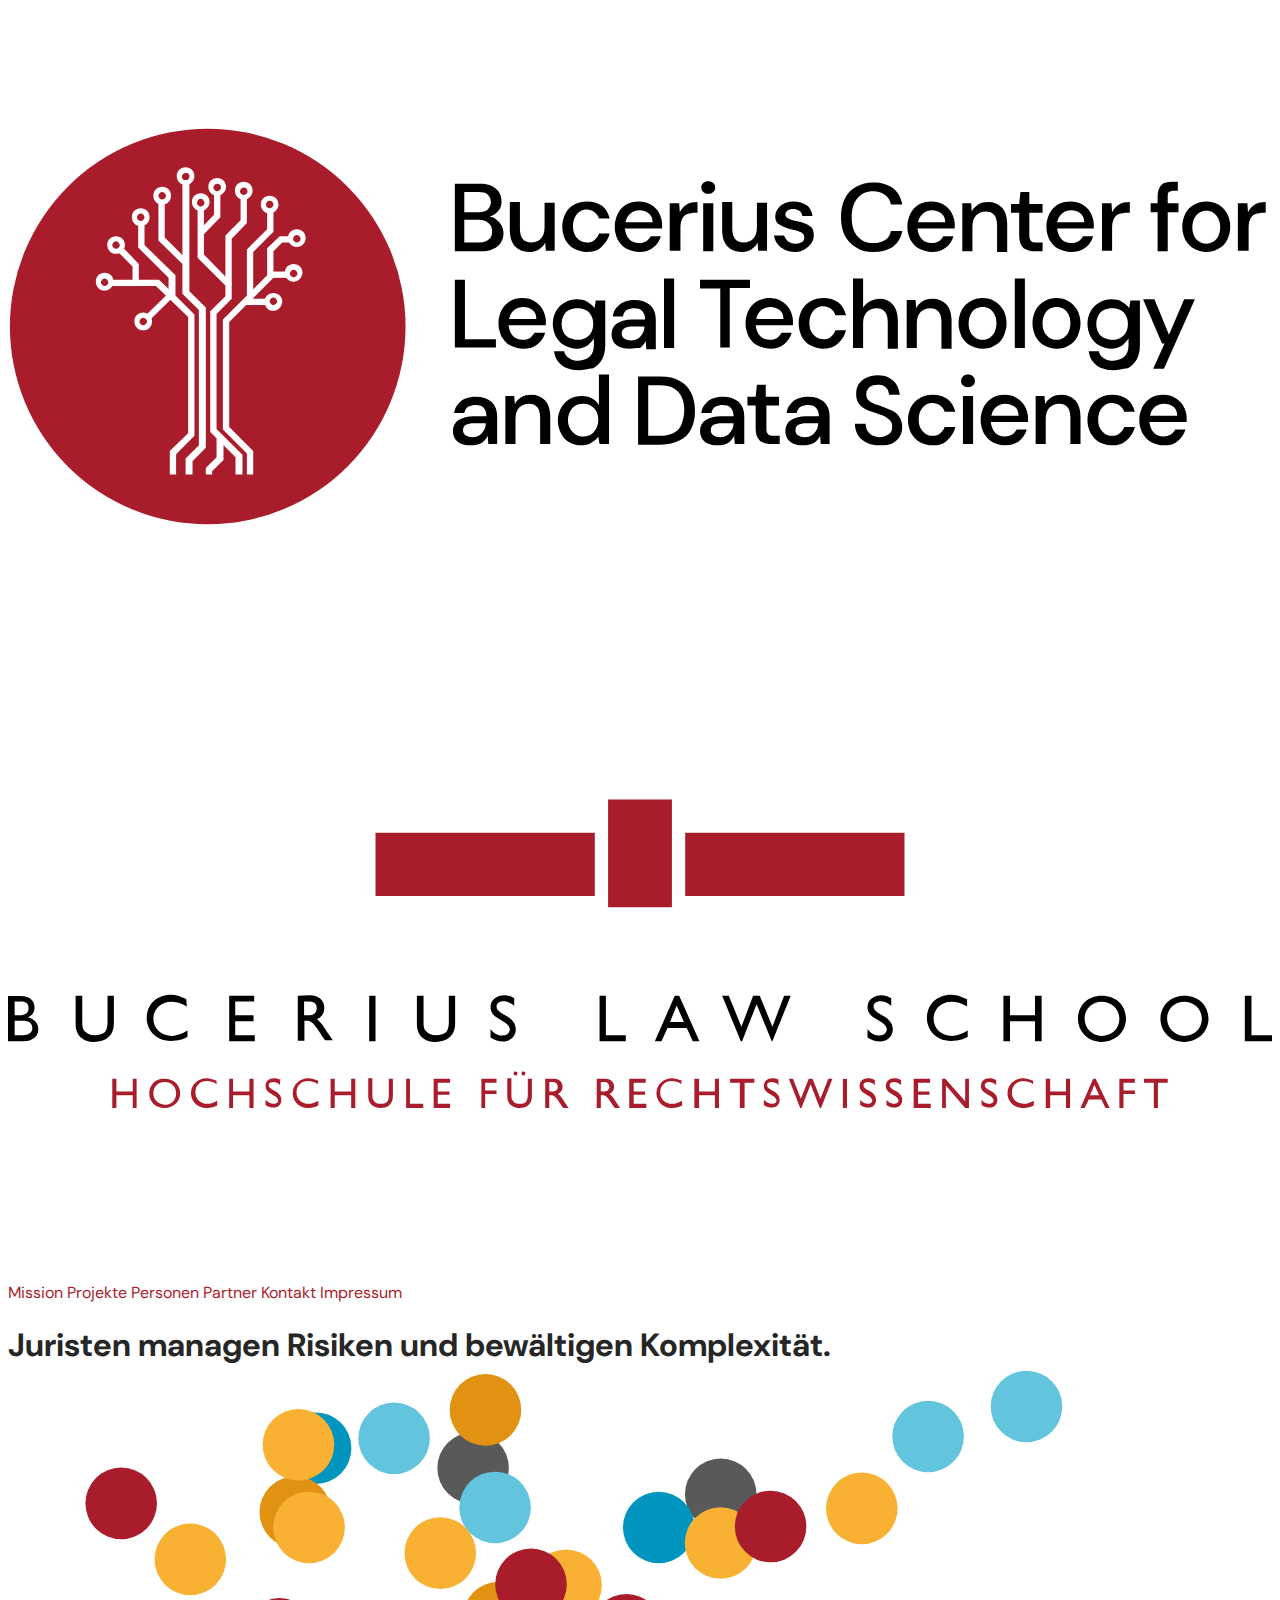
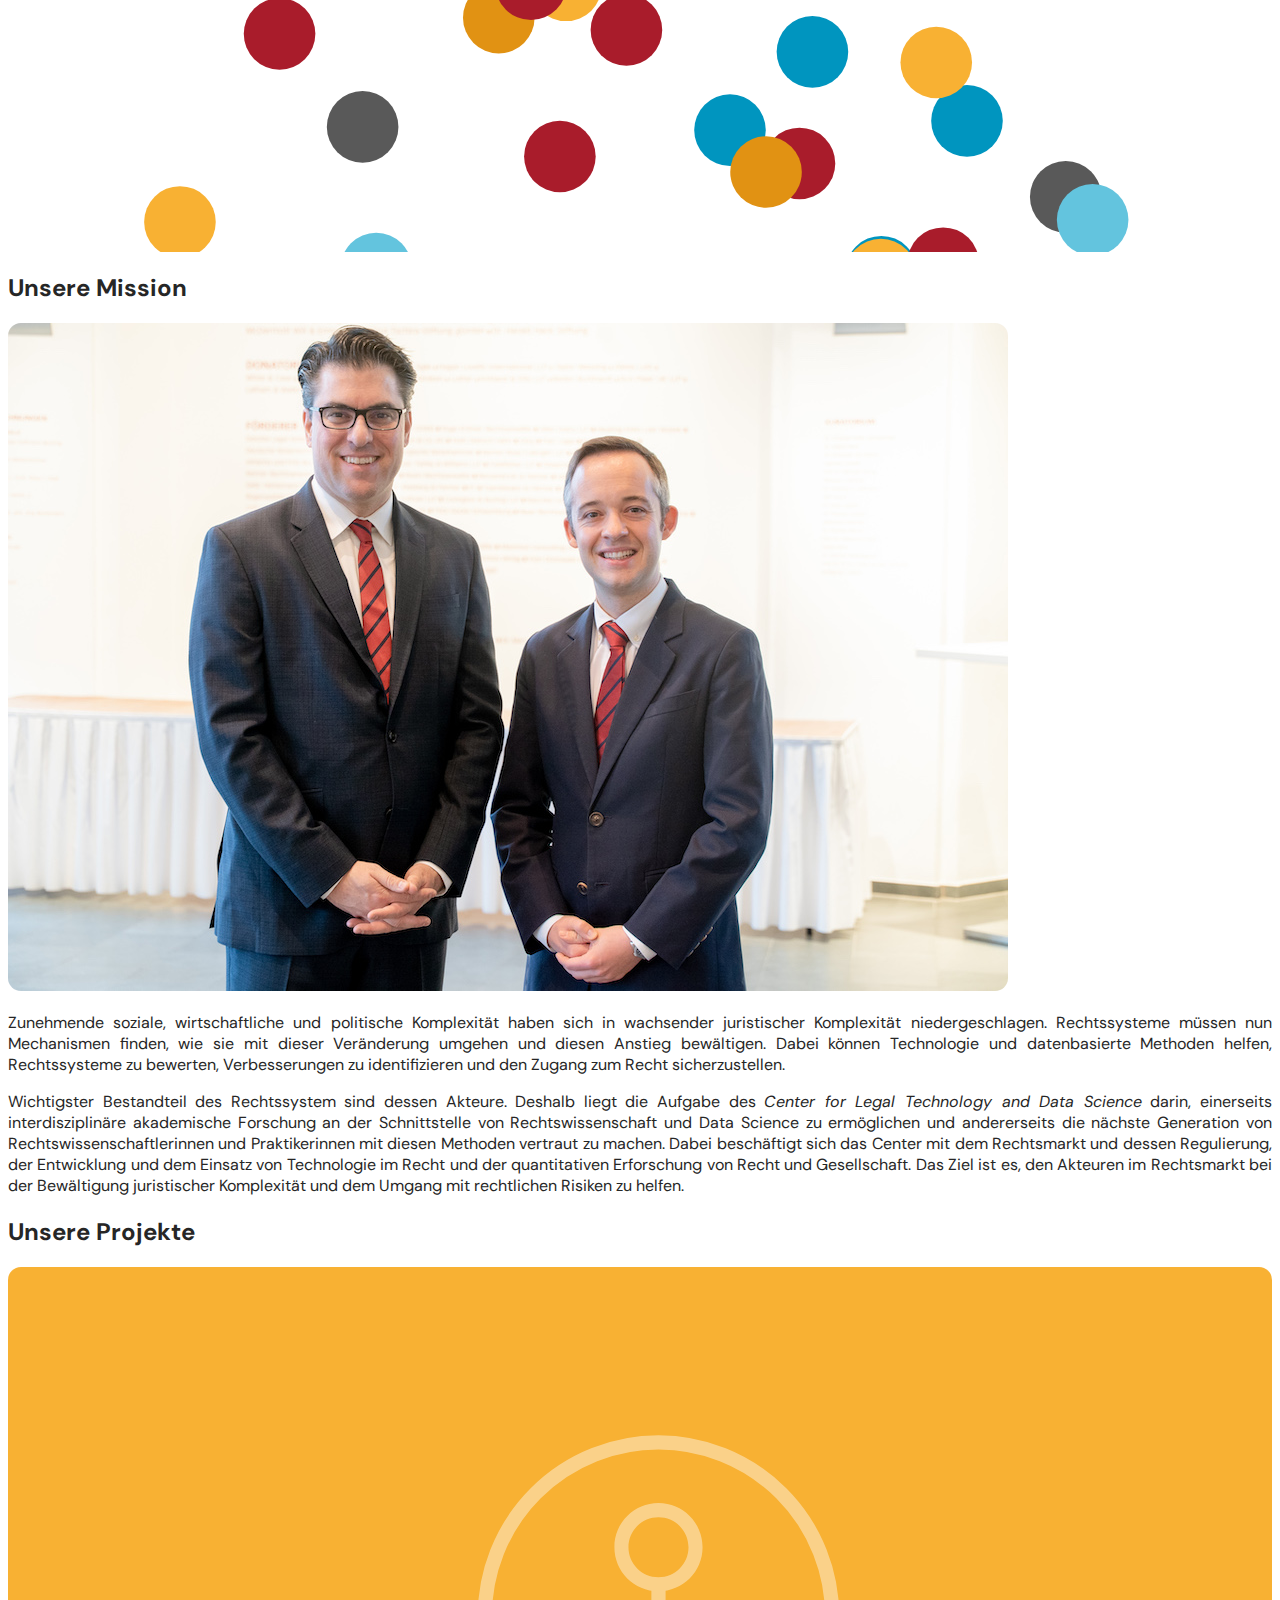
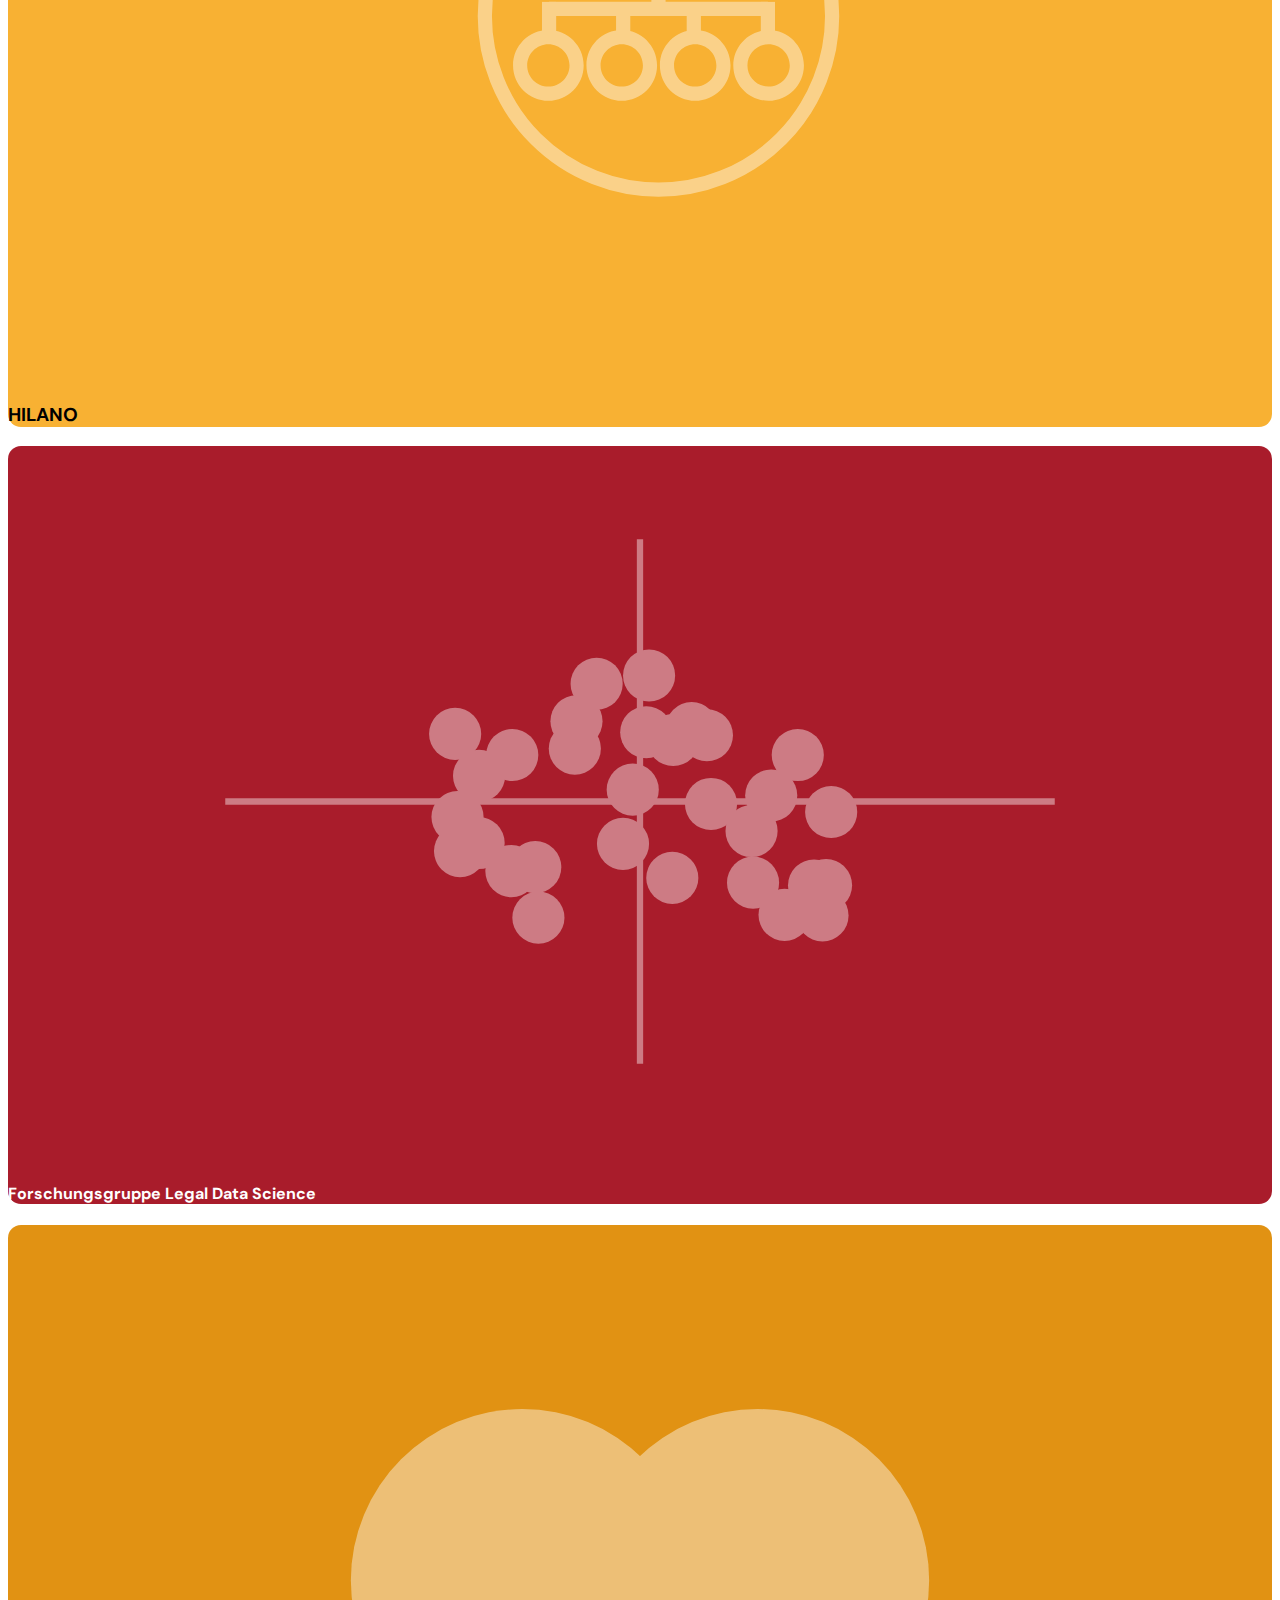
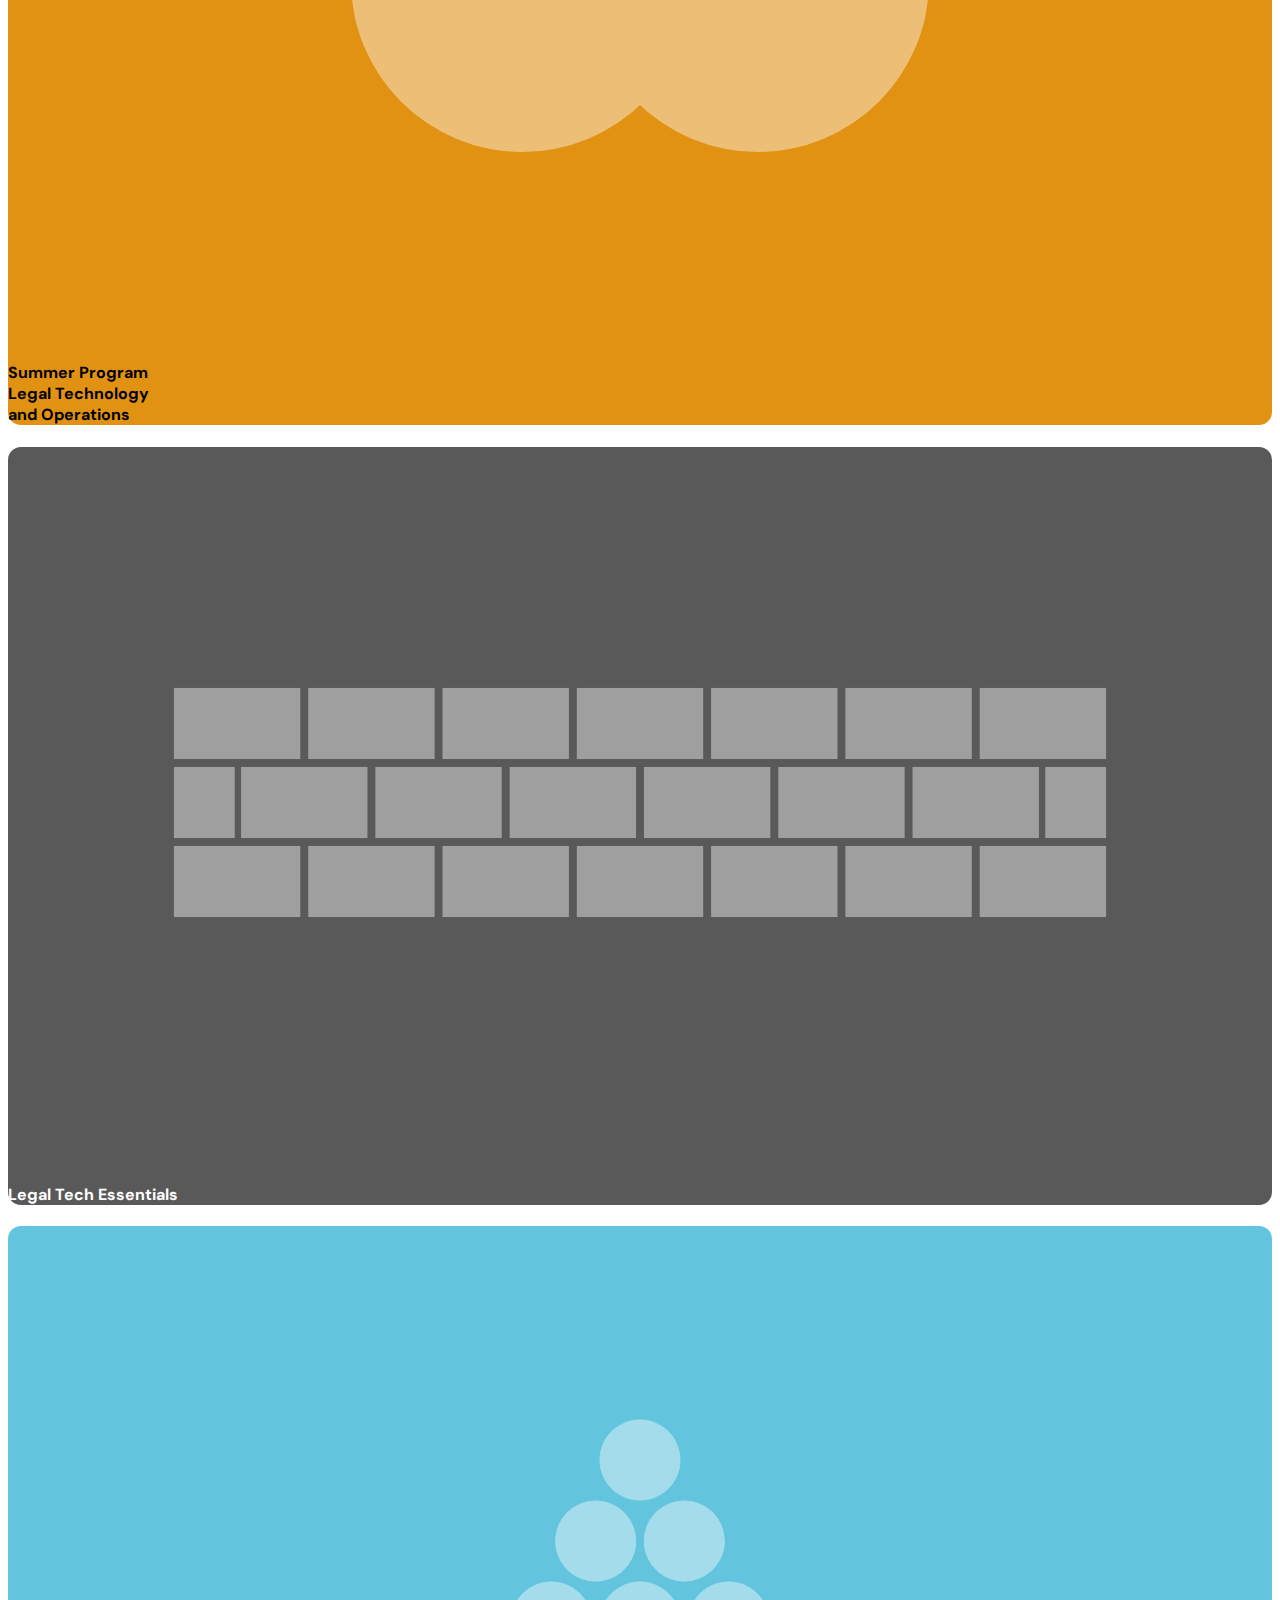
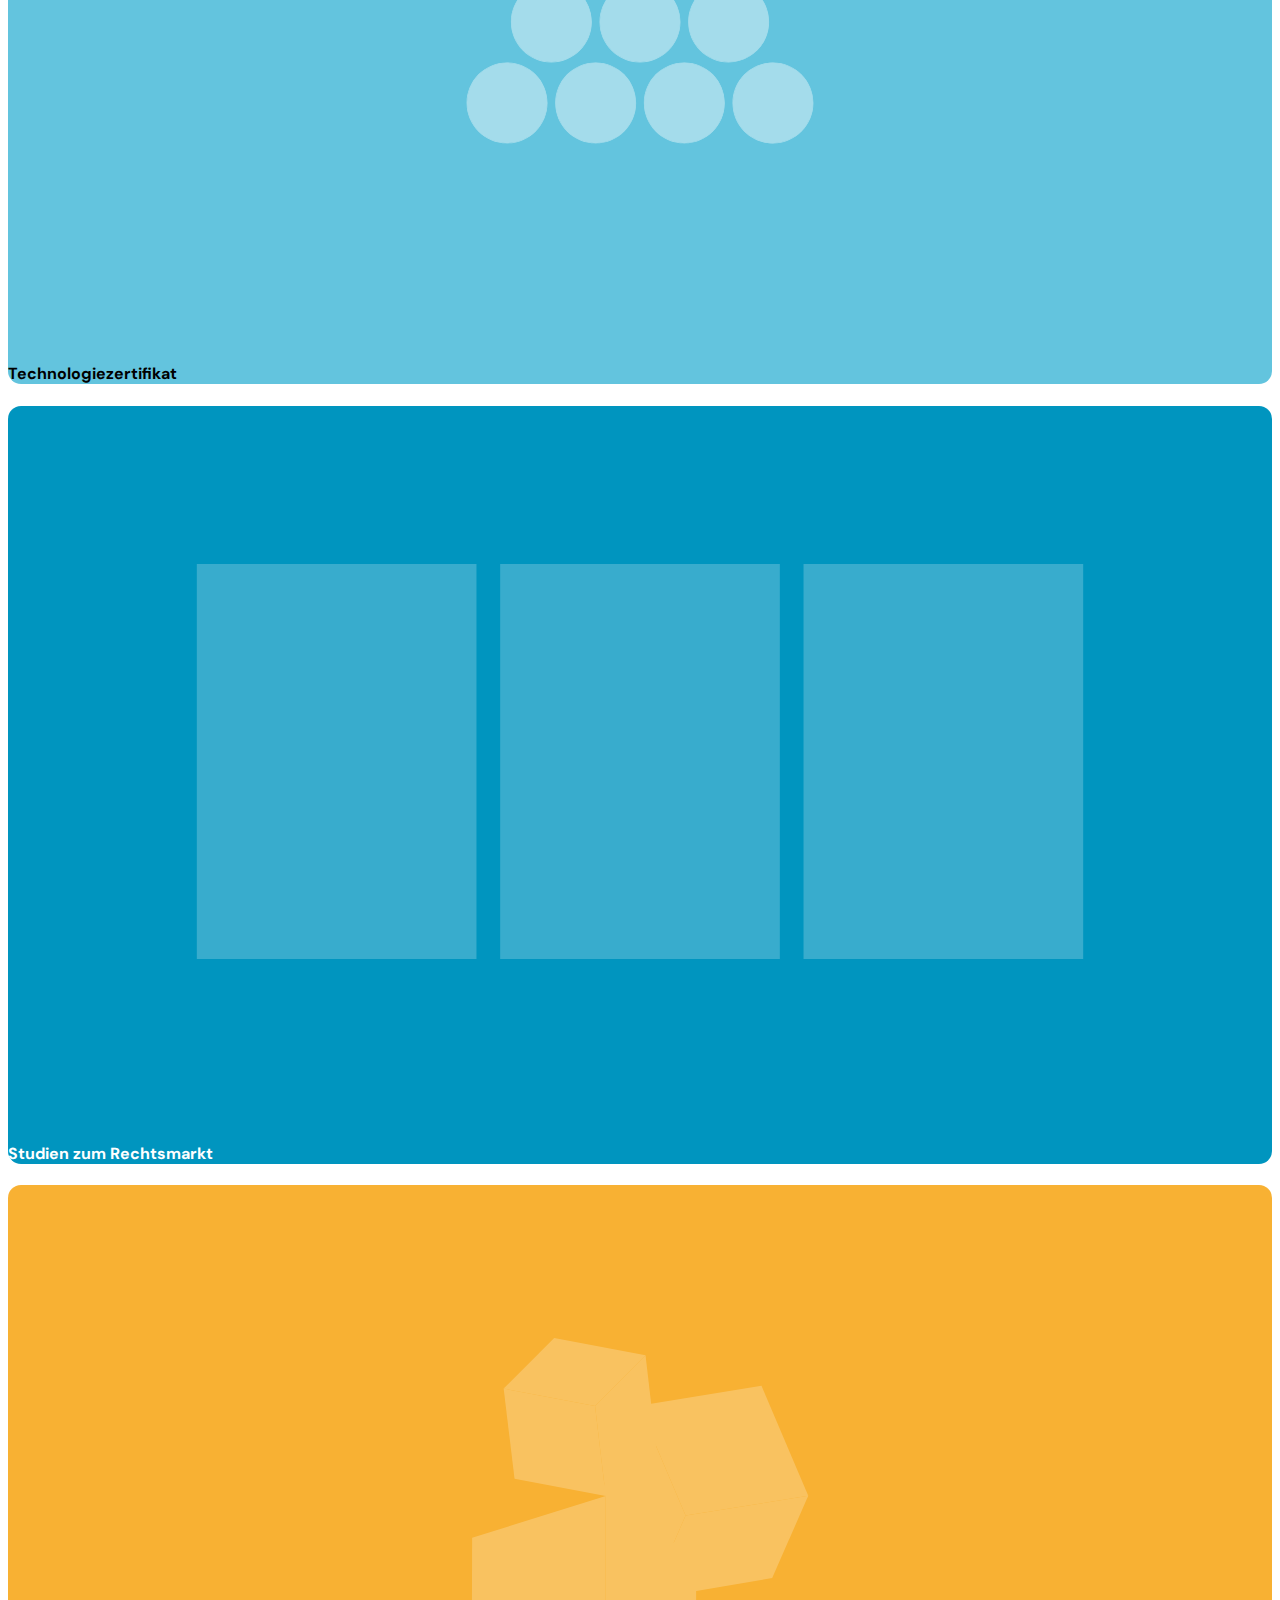
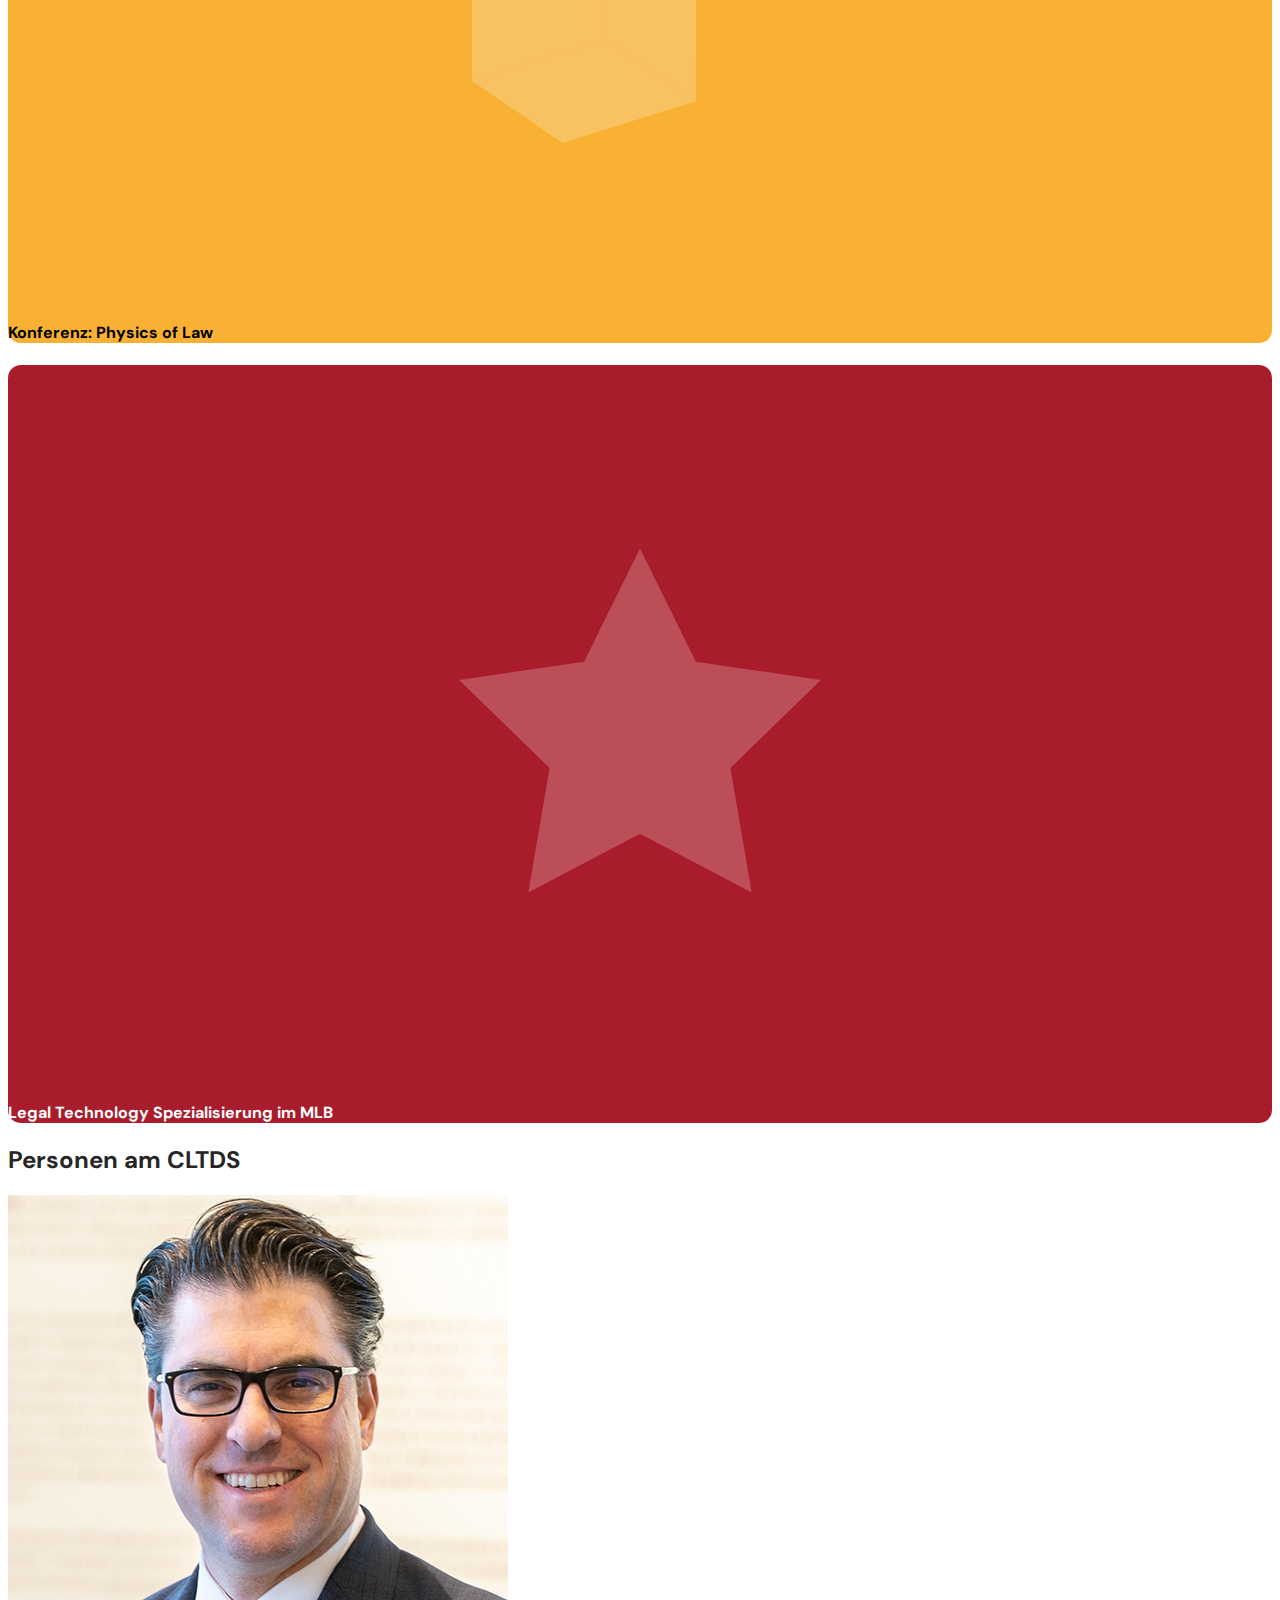
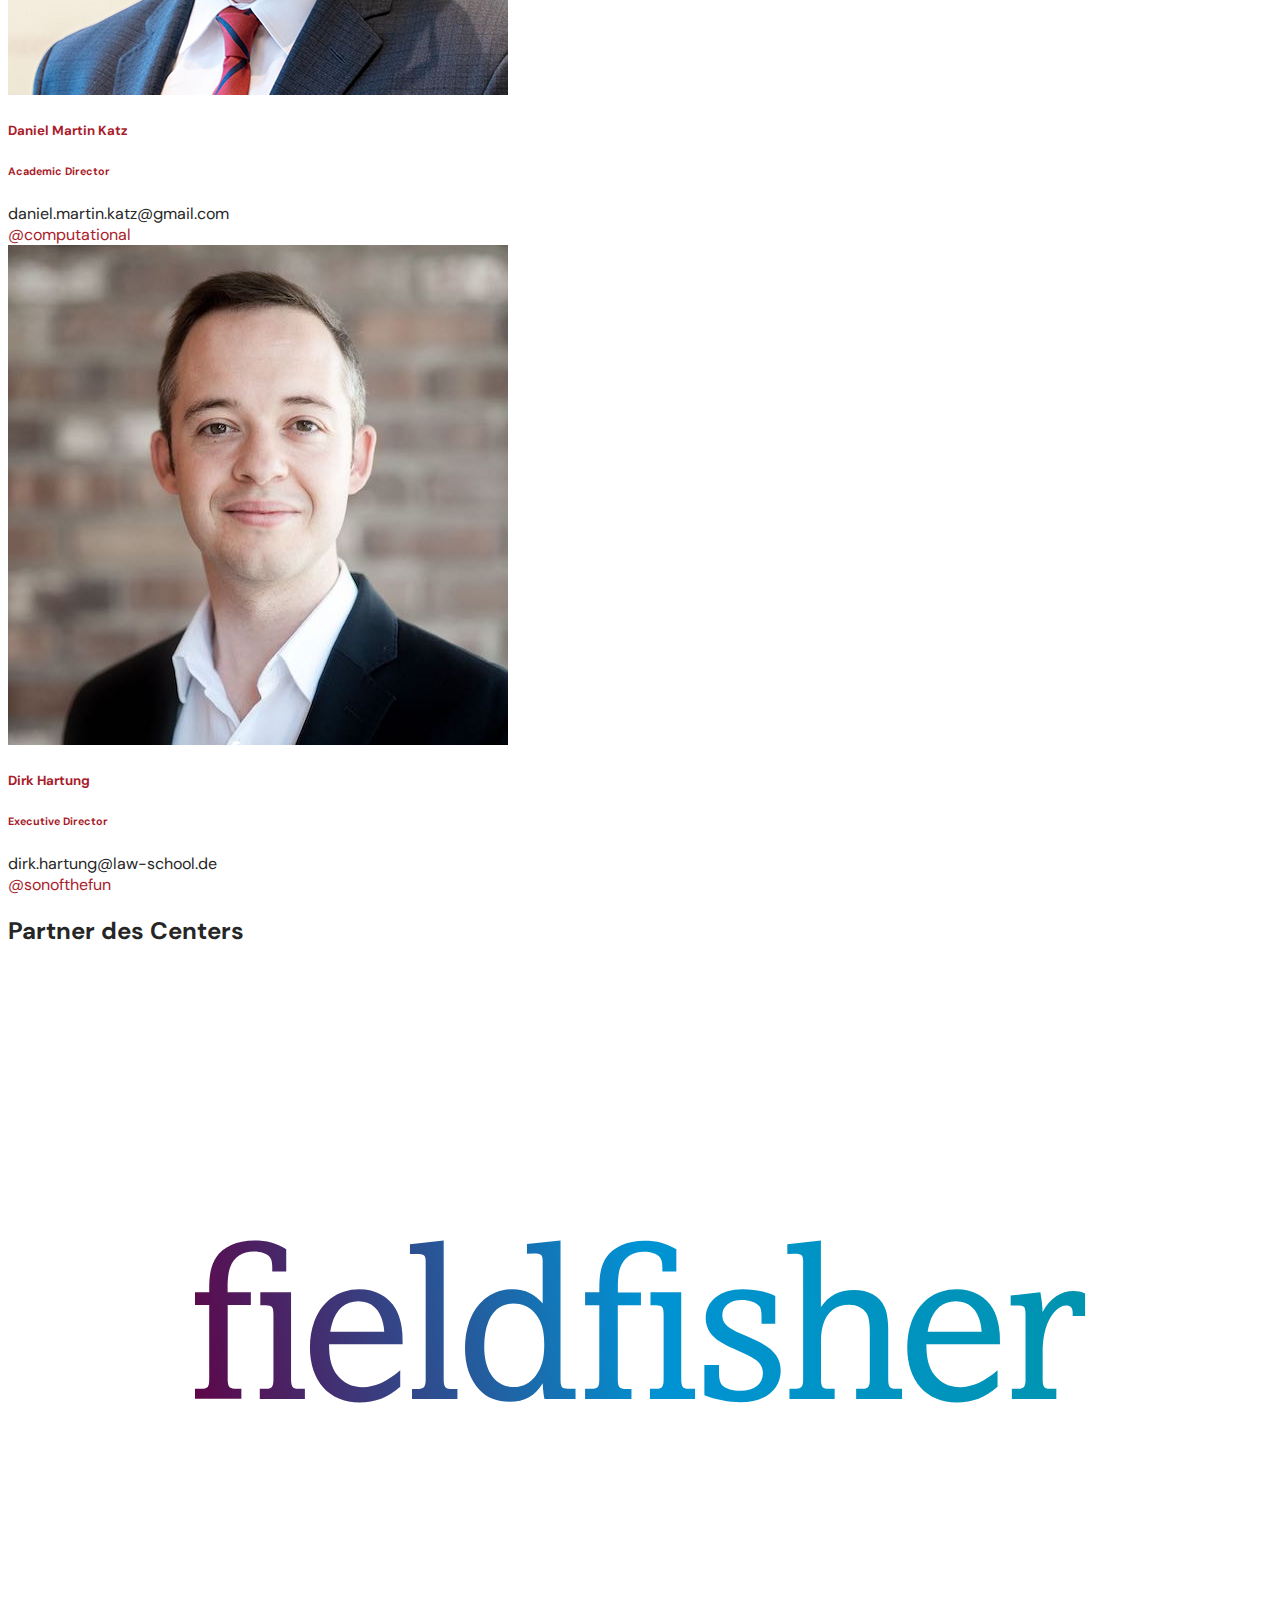
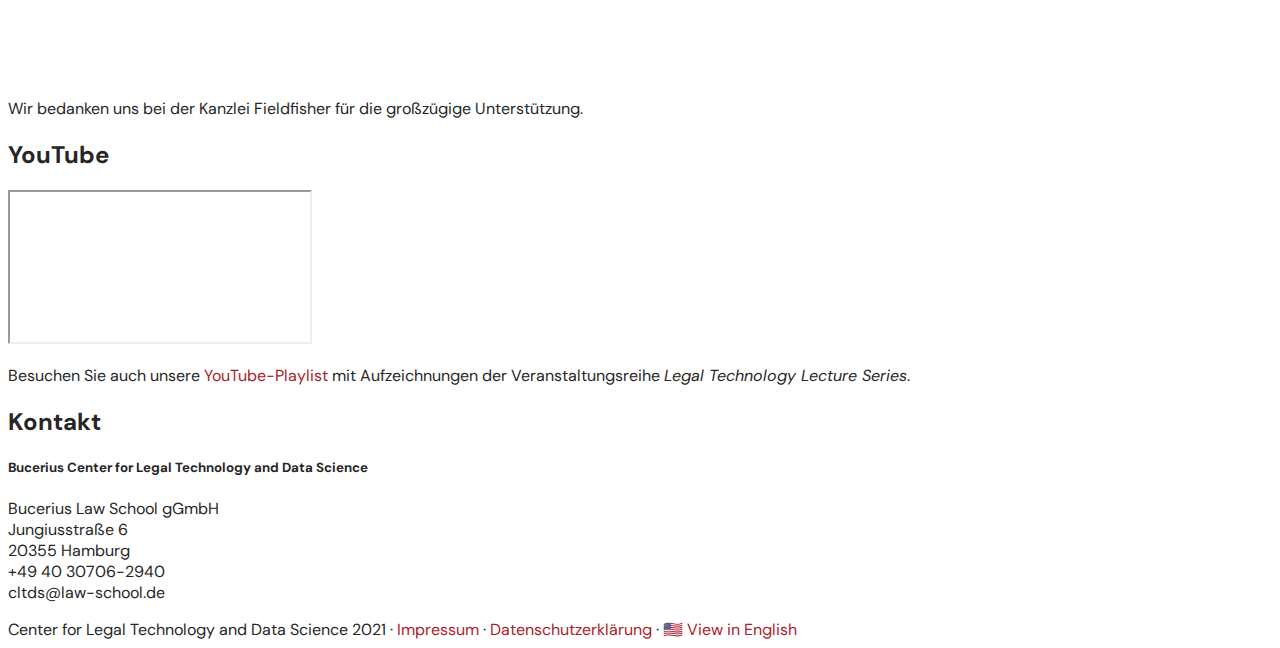
==== commit bb0499e2: "Remove LG" ====
--- a/index.html
+++ b/index.html
@@ -156,7 +156,7 @@
 	<!-- Team -->
 	<div class="container" id="people">
 		<h2 class="mt-5 mb-3">Personen am CLTDS</h2>
-		<div class="row row-cols-md-3 row-cols-1 m-xl-5">
+		<div class="row row-cols-md-2 row-cols-1 m-xl-5">
 			<div class="col mb-3">
 				
 					<div class="card bg-light rounded-x h-100 m-xl-3 p-2">
@@ -188,22 +188,6 @@
 						</div>
 					</div>
 			</div>
-			<div class="col mb-3">
-				
-					<div class="card bg-light rounded-x h-100 m-xl-3 p-2">
-						<a href="de/people/lauritz.html">
-						<img src="img/lauritz-gerlach.jpg" class="card-img-top rounded-circle p-2" alt="Lauritz Gerlach">
-						</a>
-						<div class="card-body">
-							<a href="de/people/lauritz.html">
-								<h5 class="card-title">Lauritz Gerlach</h5>
-								<h6 class="text-muted">Assistant Director</h6>	
-							</a>
-							<span class="">&#x6C;&#x61;<!--&#x40;-->&#x75;&#x72;&#x69;&#x74;&#x7A;&#x2E;&#x67;&#x65;&#x72;&#x6C;&#x61;&#x63;&#x68;&#x40;<!--.com-->&#x6C;&#x61;&#x77;&#x2D;<!--.com-->&#x73;&#x63;&#x68;&#x6F;&#x6F;&#x6C;&#x2E;<!--&#x40;-->&#x64;&#x65;</span><br>
-							<a href="https://twitter.com/lauritzf">@lauritzf</a>
-						</div>
-					</div>
-			</div>
 		</div>	
 		<div class="container my-5 h-100" id="partners">
 			<div class="row">
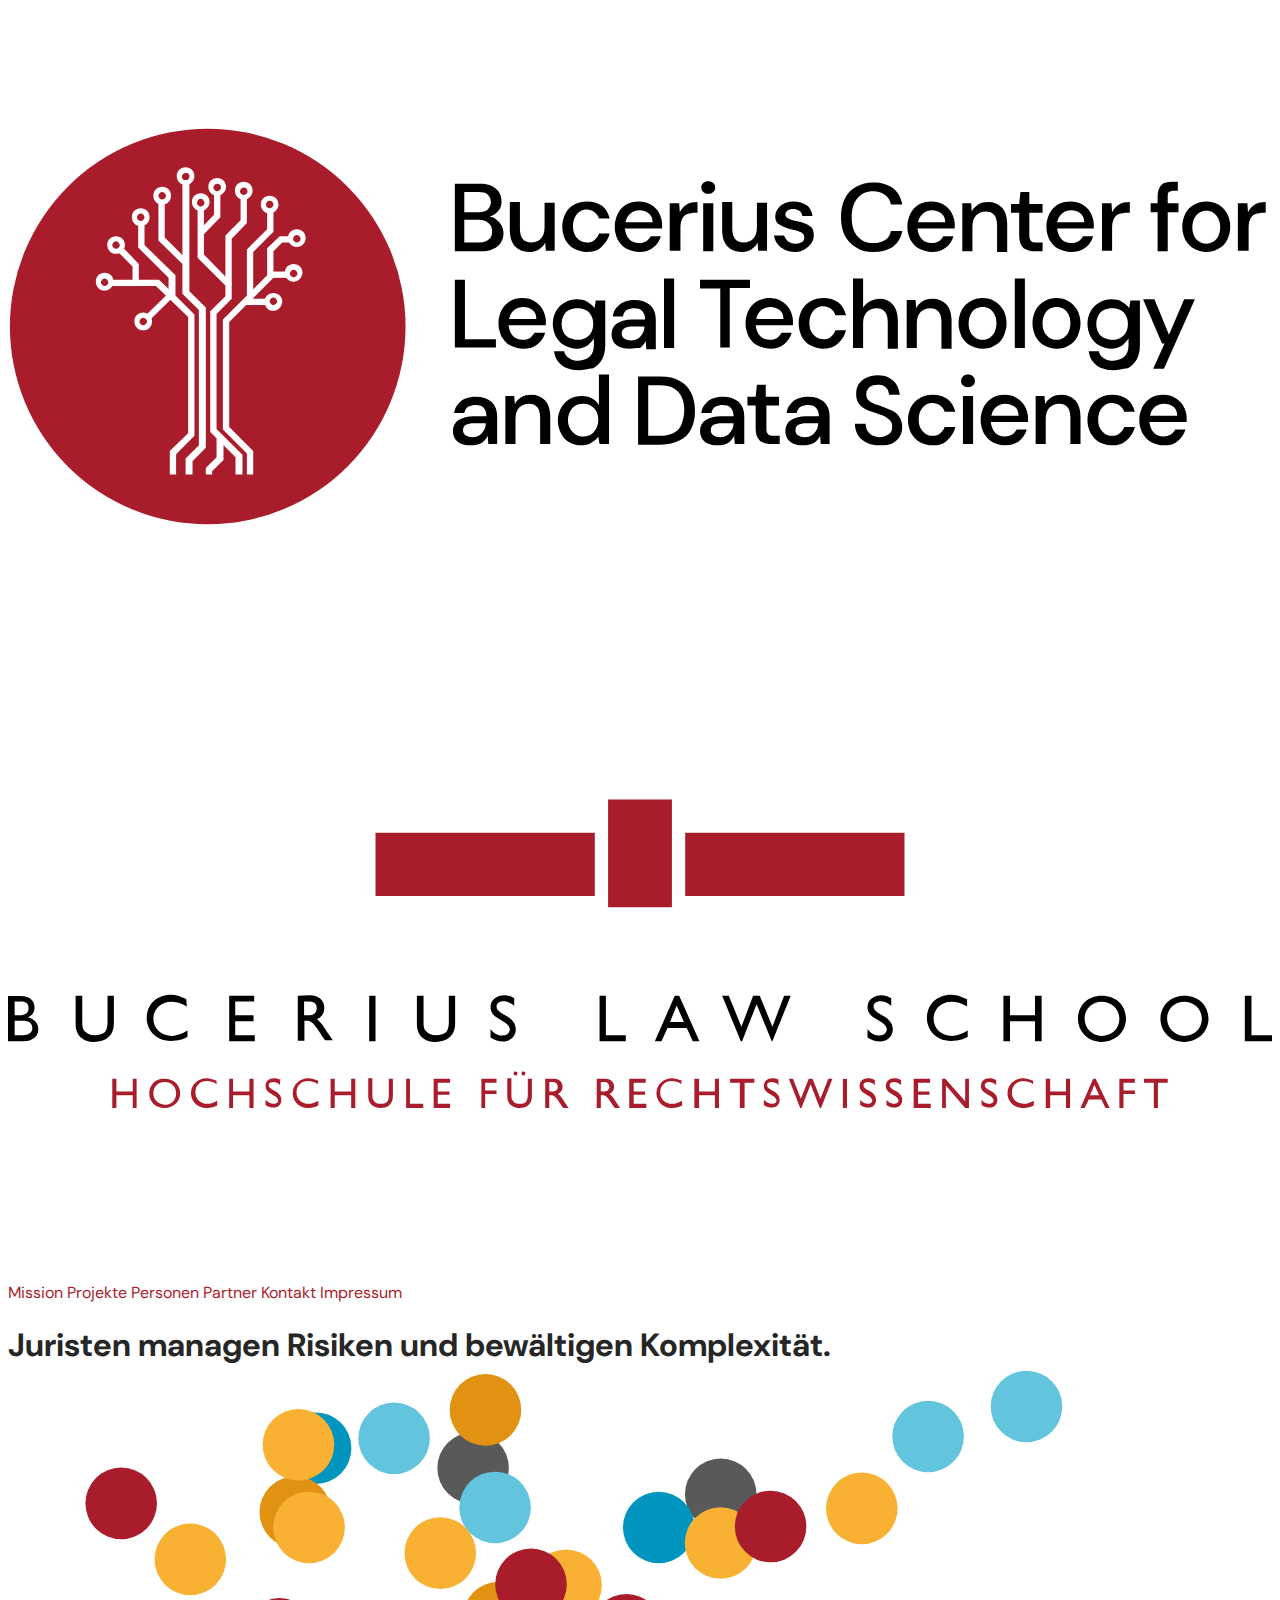
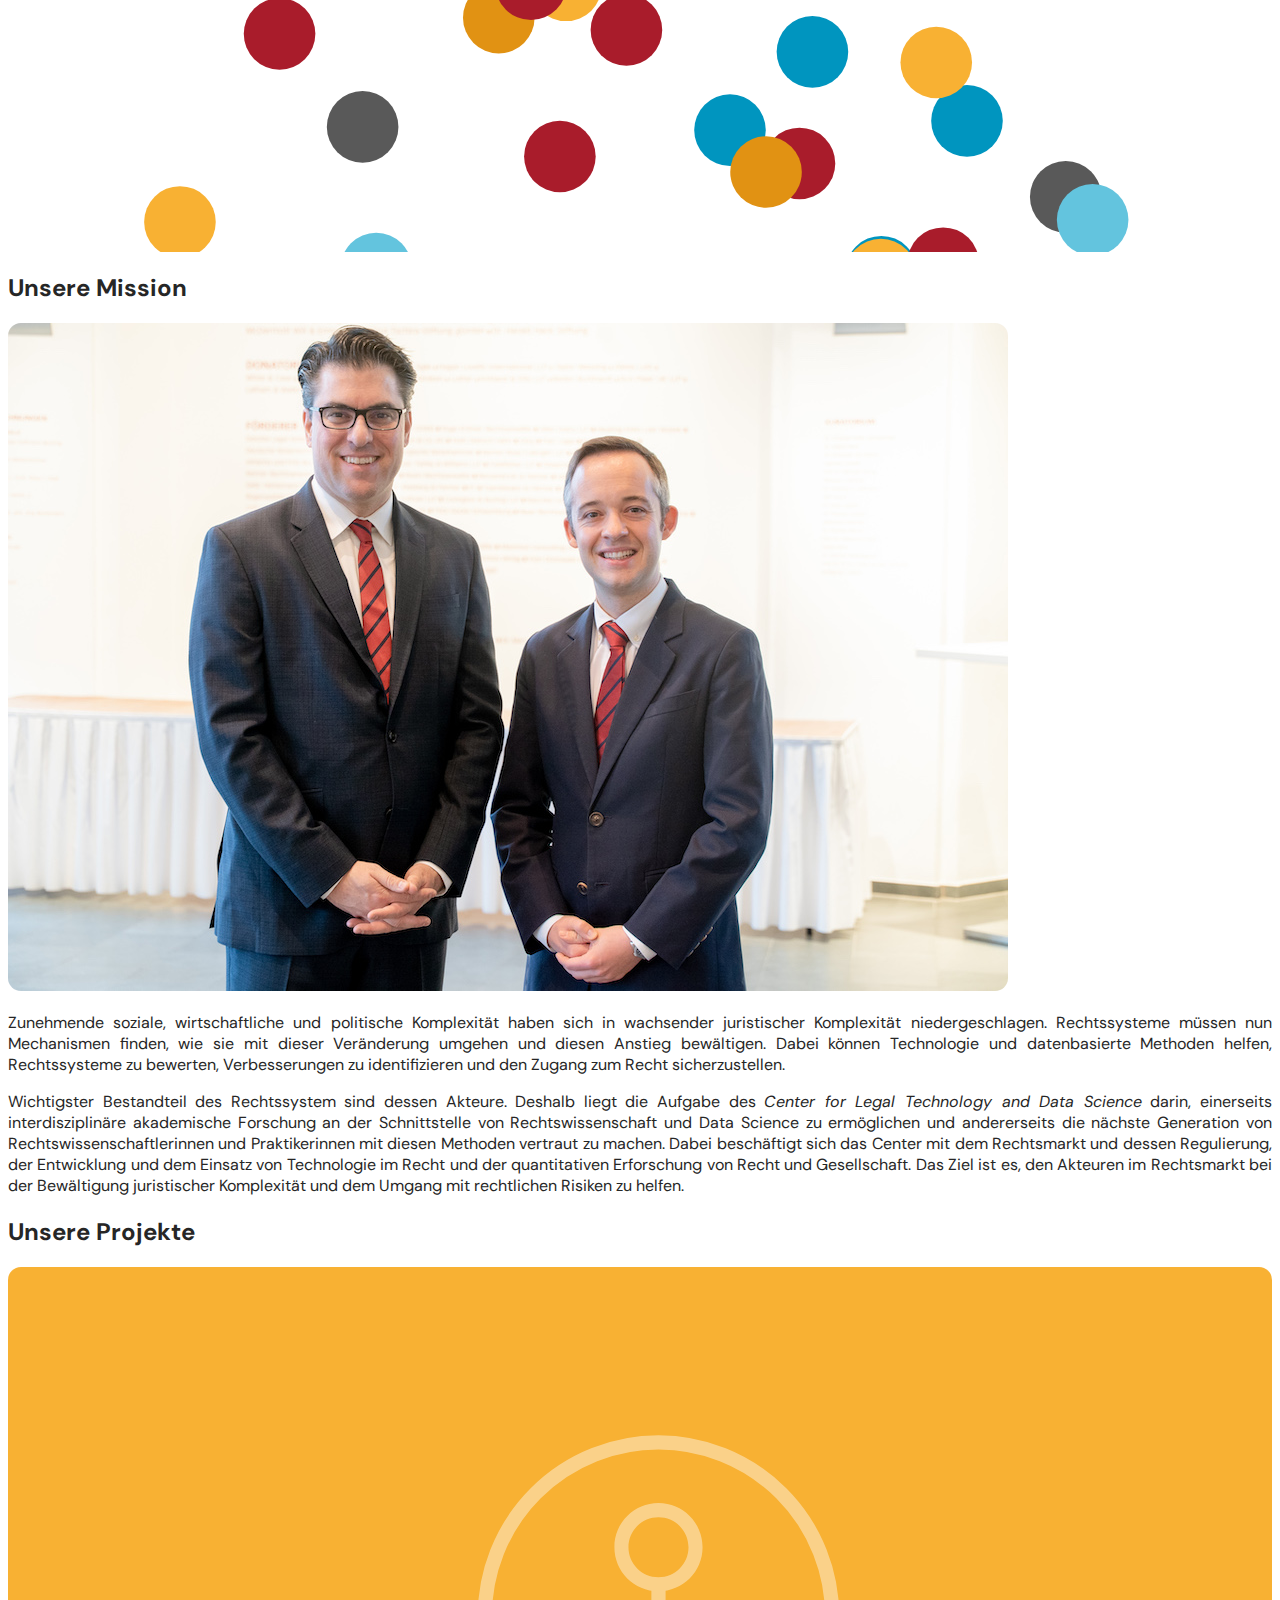
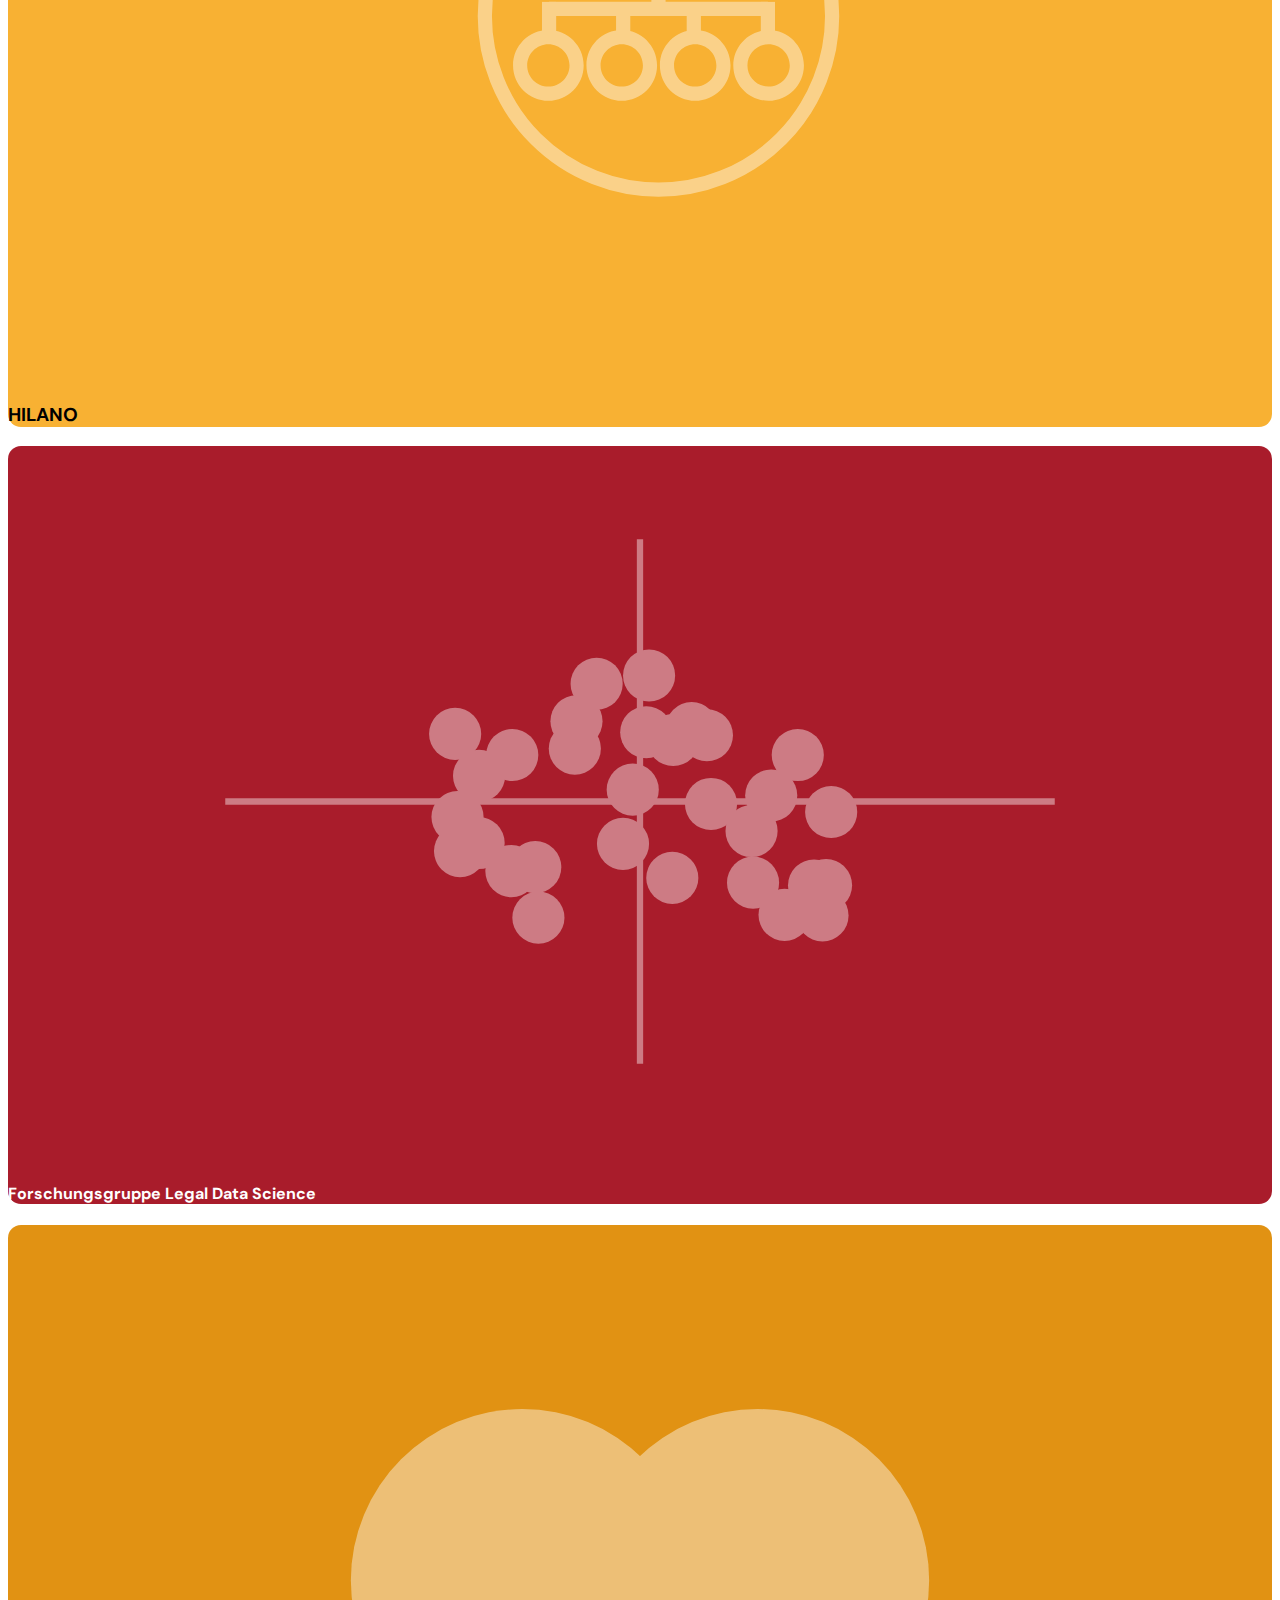
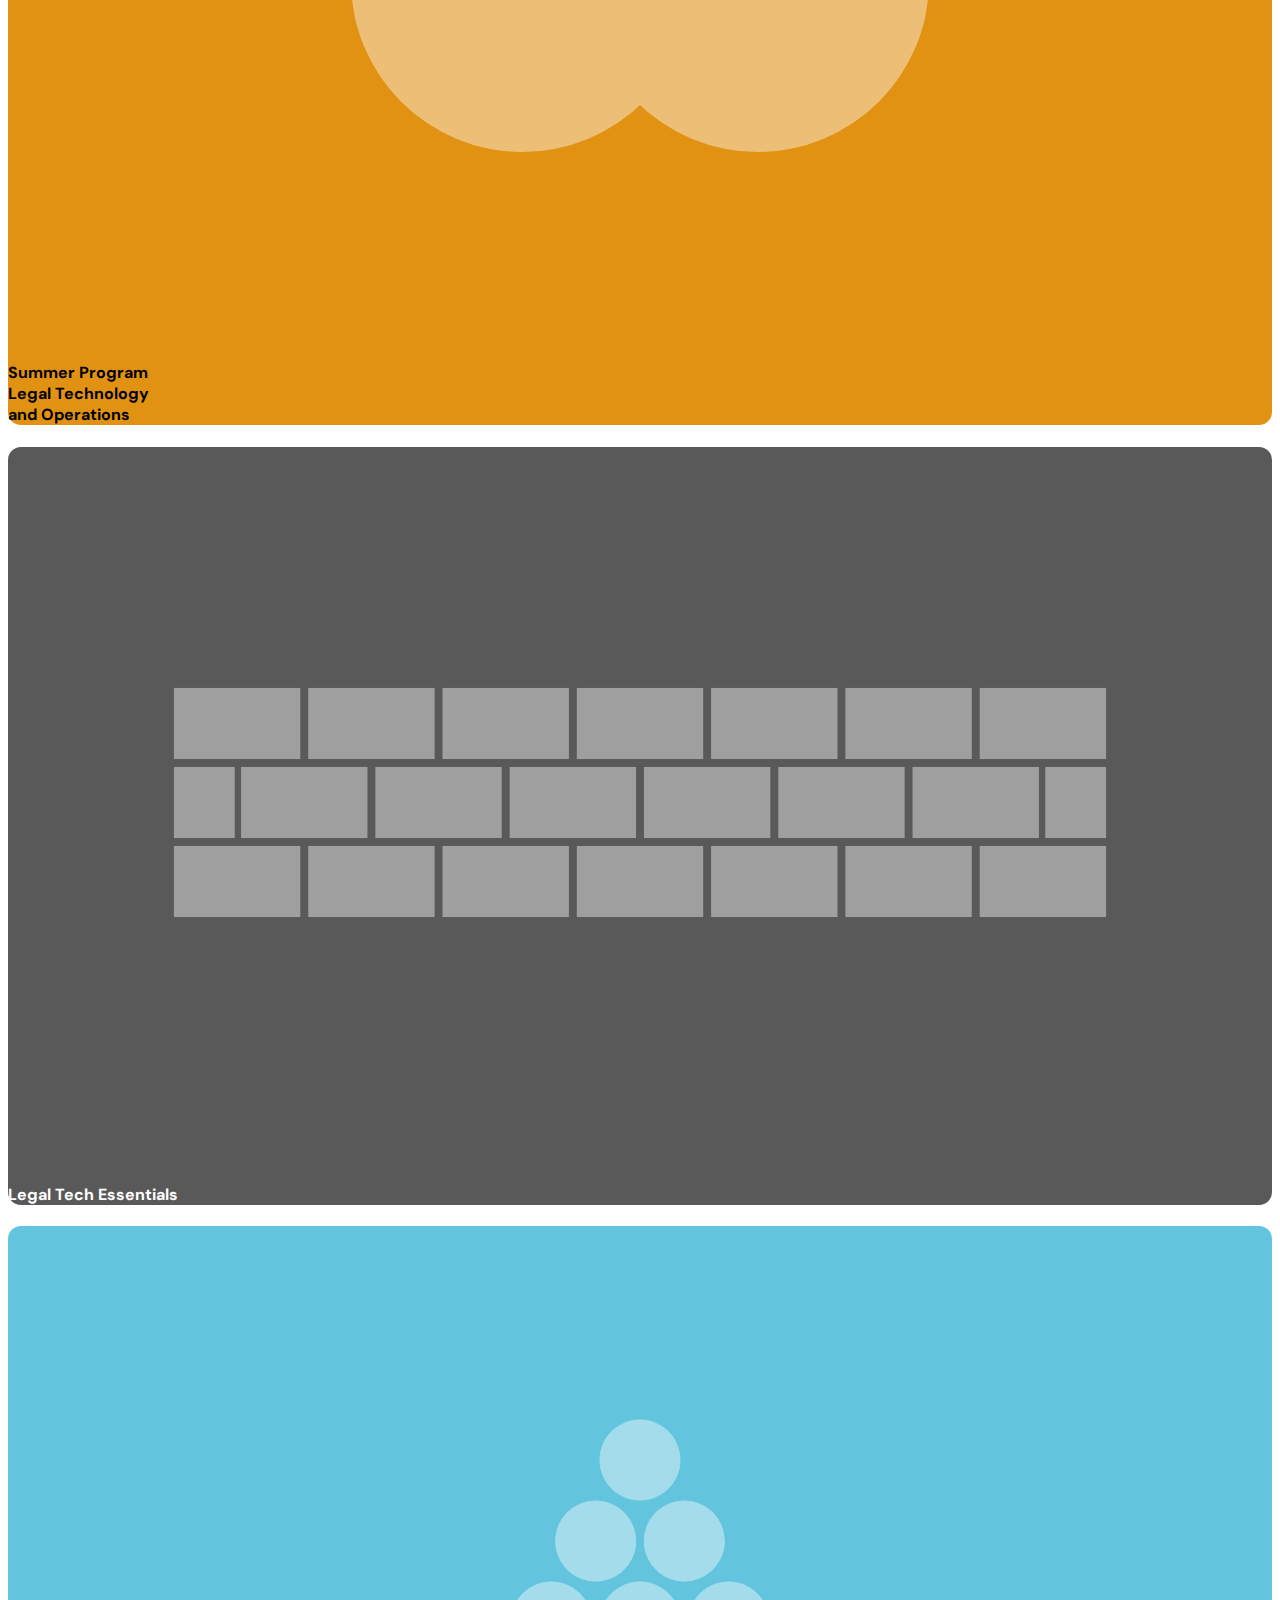
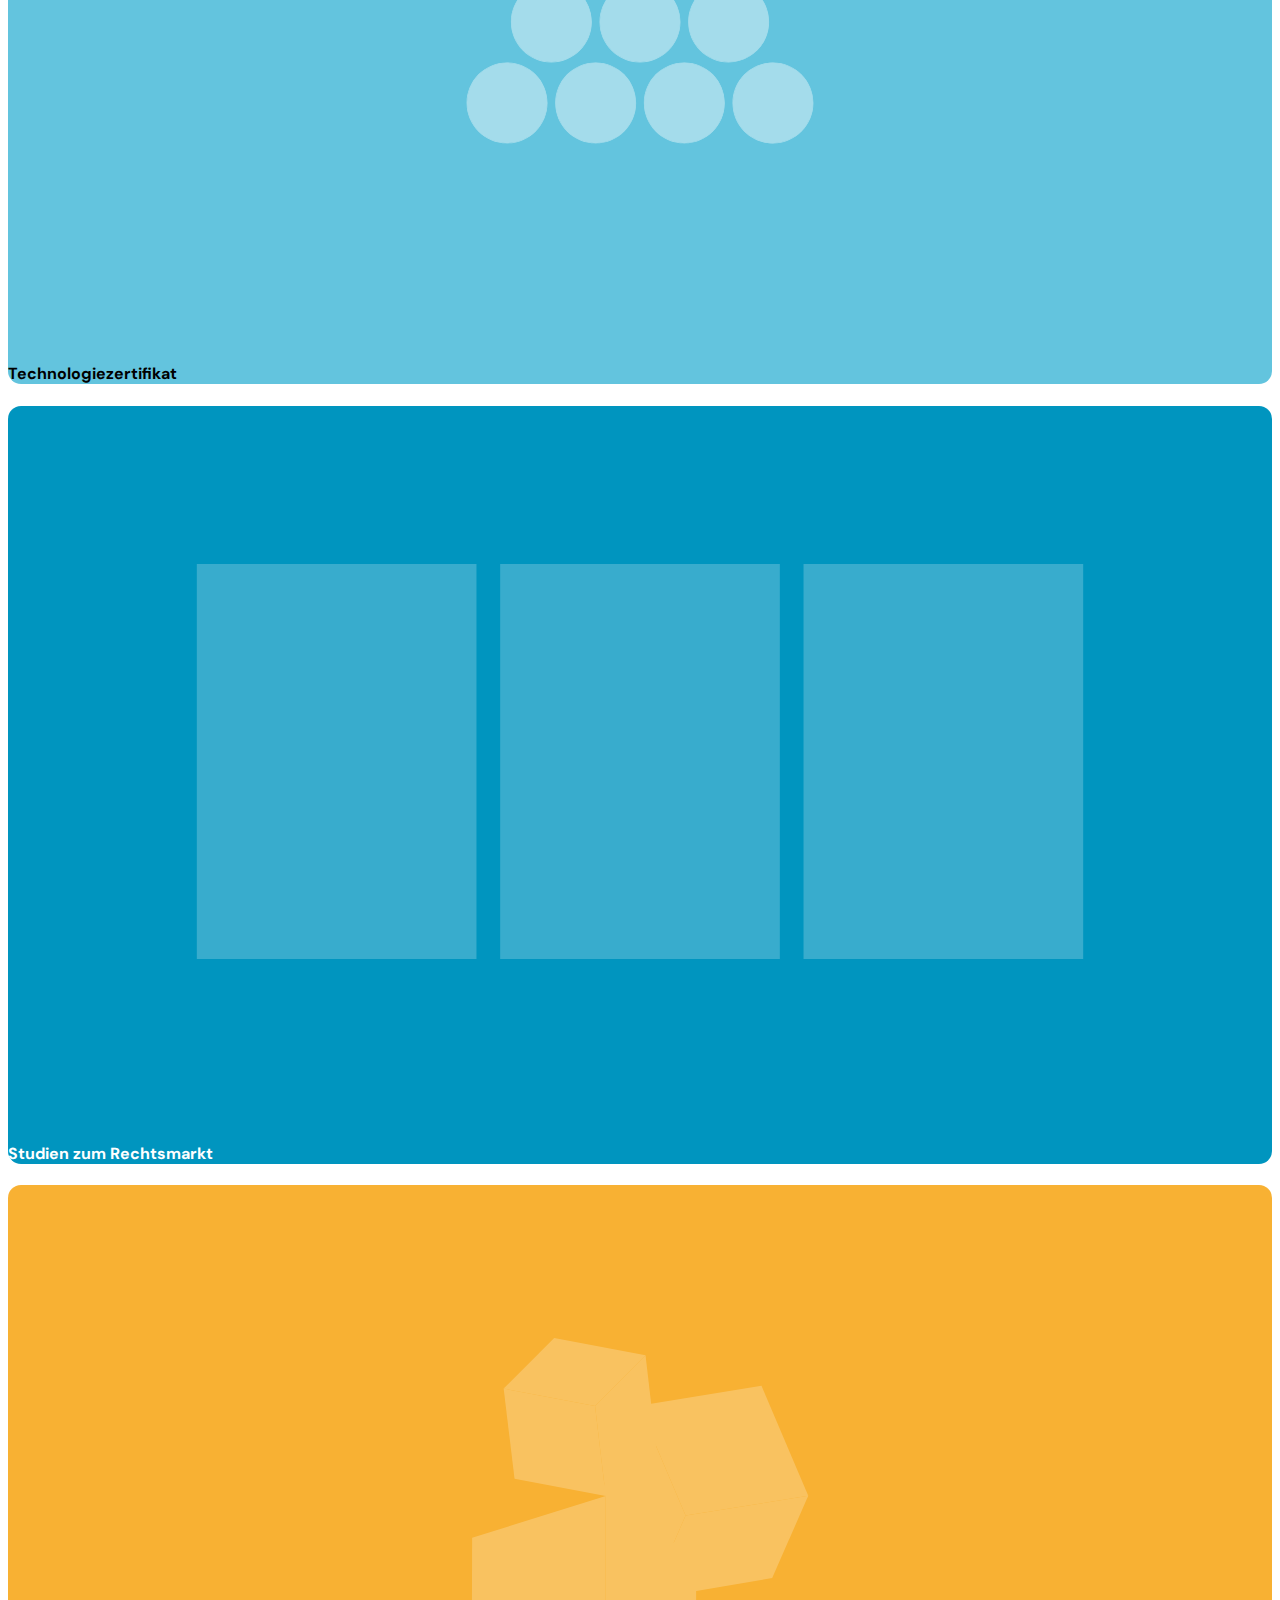
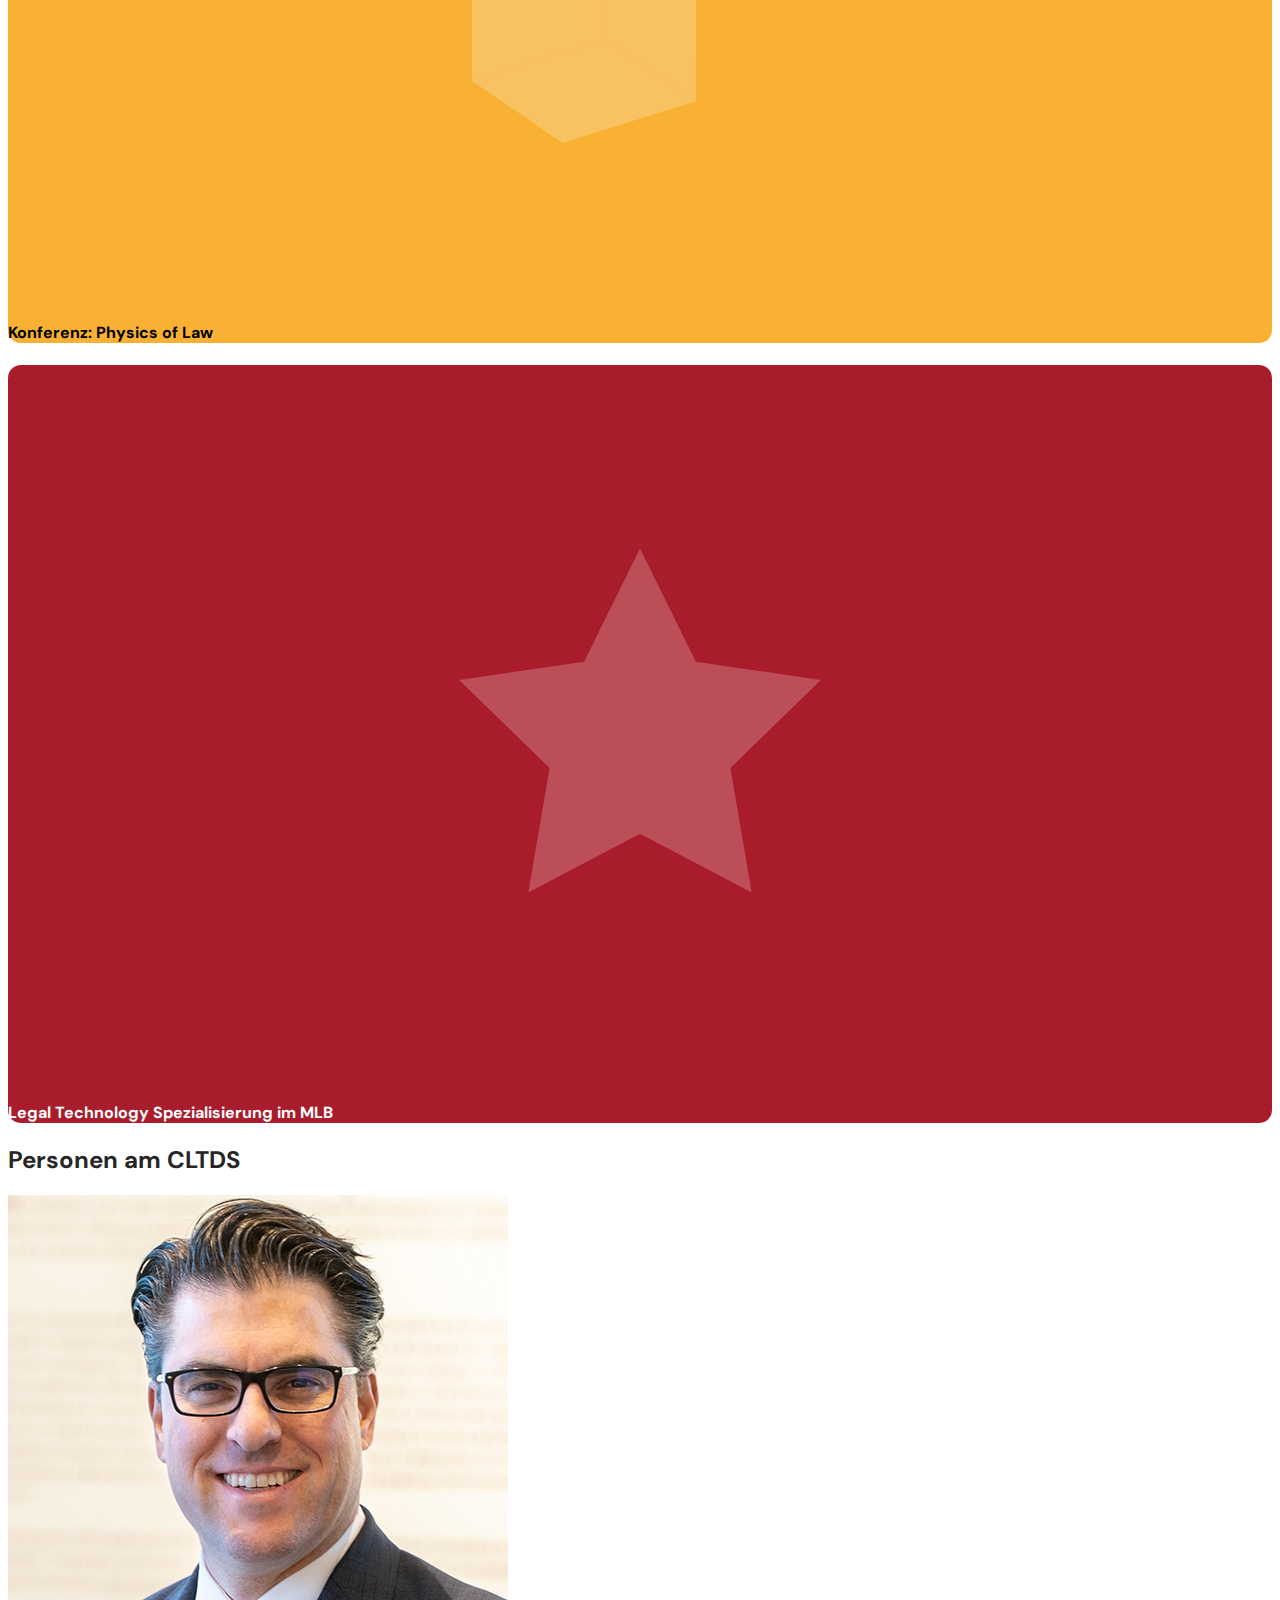
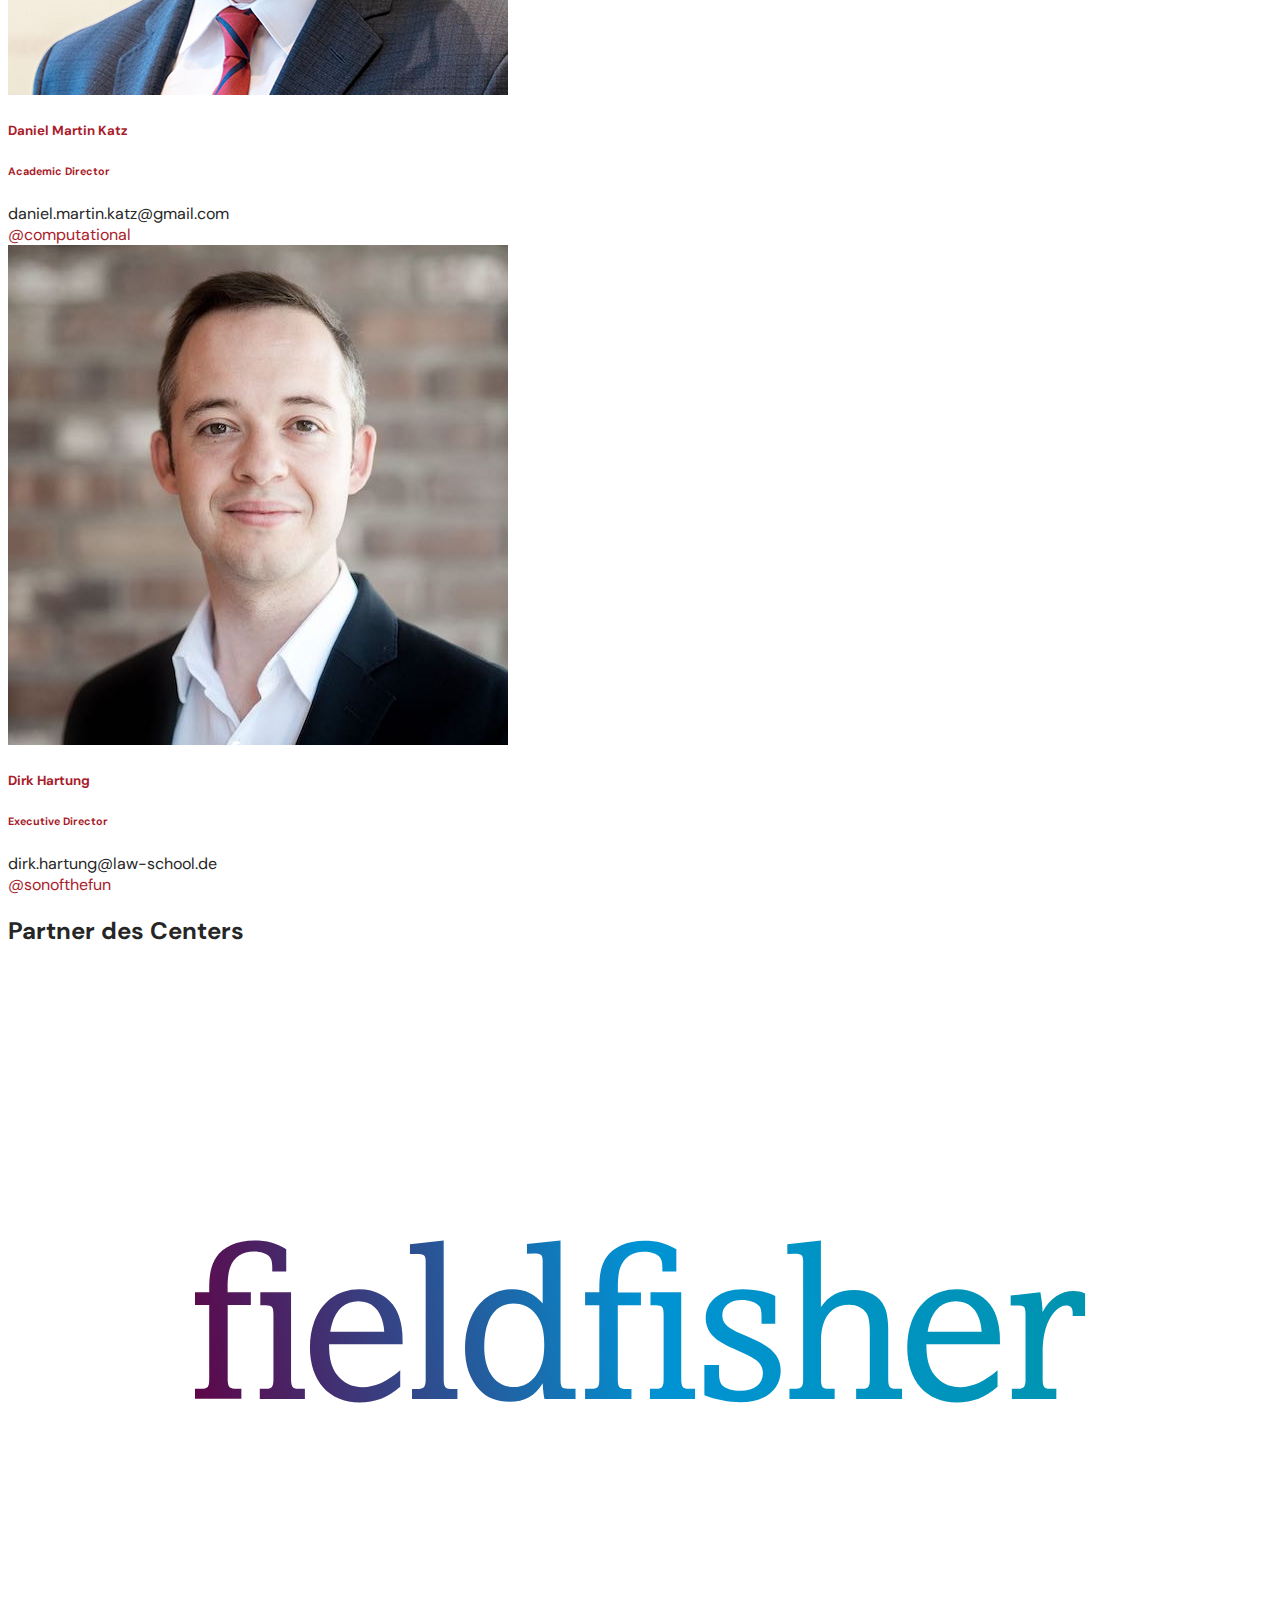
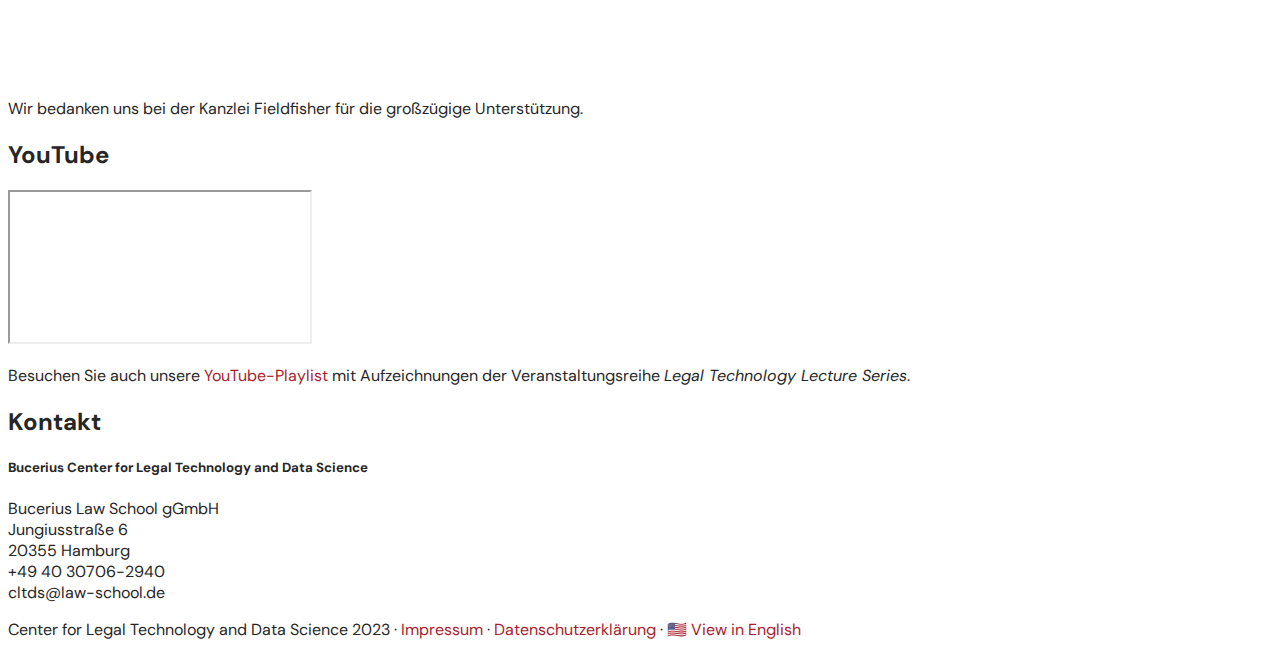
==== commit e6e3eb49: "update 2023-1" ====
--- a/index.html
+++ b/index.html
@@ -219,7 +219,7 @@
 		</div>
 </div>
 		<div class="footer container my-5 text-center" id="imprint">
-			Center for Legal Technology and Data Science 2021 · 
+			Center for Legal Technology and Data Science 2023 · 
 			<a href="https://www.law-school.de/rechtliches/impressum" target="">Impressum</a> · <a href="https://www.law-school.de/datenschutzerklaerung">Datenschutzerkl&auml;rung</a> · <a href="en/index.html">🇺🇸&nbsp;View in English</a>
 		</div>
 		
